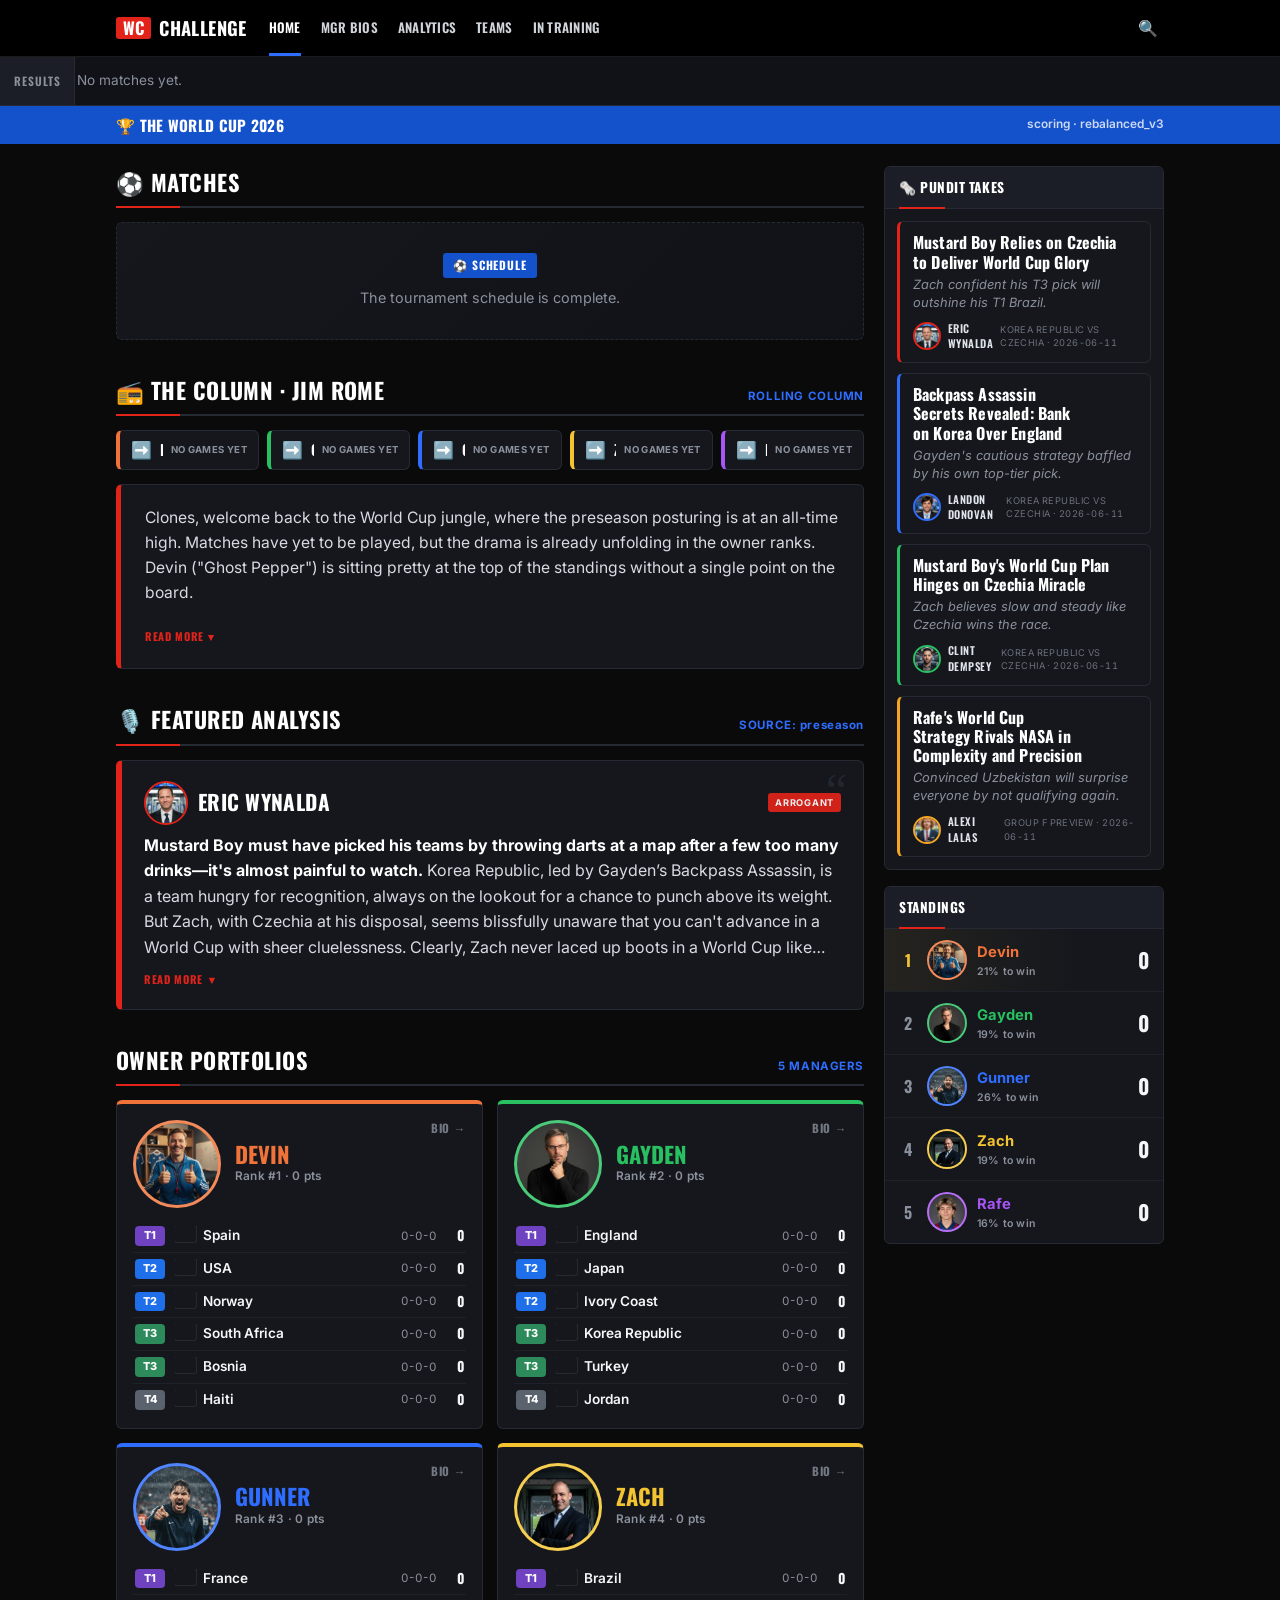
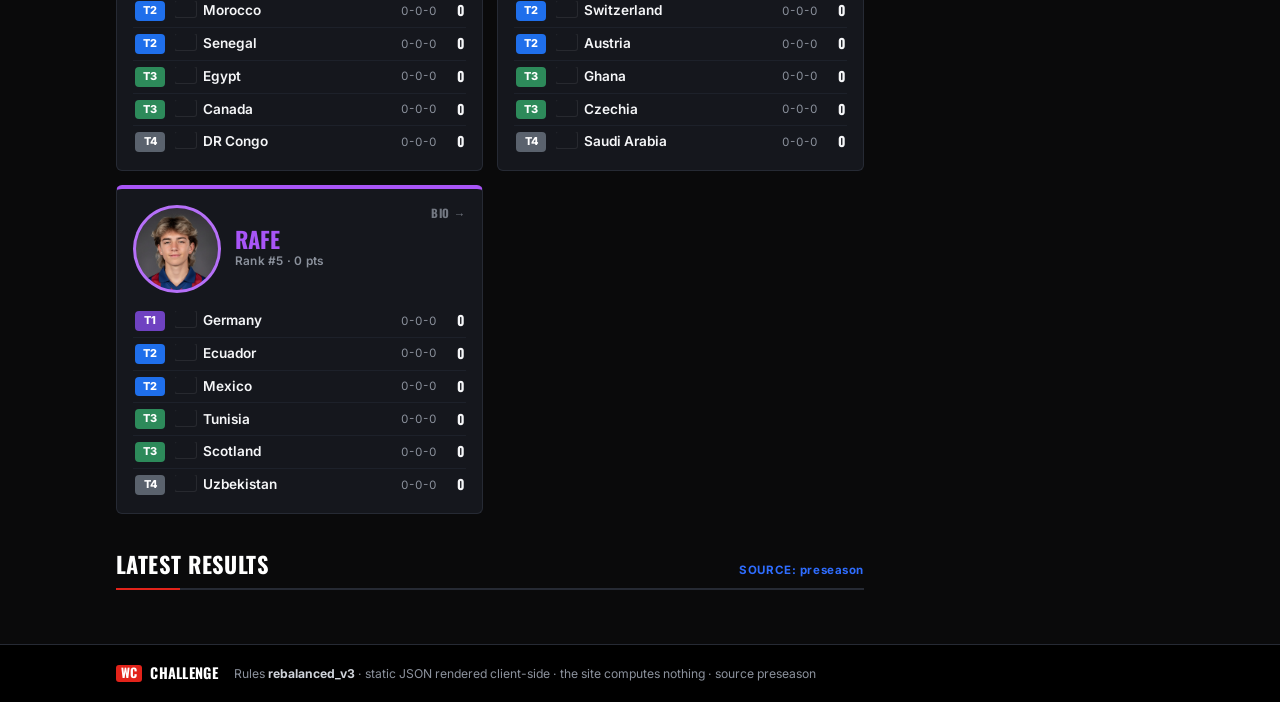
==== site/index.html @ 6f0276f6 "Lead homepage with Today's Matches schedule hero The schedule is the information layer and now leads" ====
<!DOCTYPE html>
<html lang="en">
<head>
  <meta charset="UTF-8" />
  <meta name="viewport" content="width=device-width, initial-scale=1.0" />
  <title>WC Challenge — Fantasy World Cup 2026</title>
  <meta name="description" content="Five owners, six teams each. Real 2026 World Cup results, fantasy points." />
  <link rel="icon" href="data:image/svg+xml,%3Csvg xmlns='http://www.w3.org/2000/svg' viewBox='0 0 32 32'%3E%3Crect width='32' height='32' rx='5' fill='%23e2231a'/%3E%3Ctext x='16' y='22' font-family='Arial,sans-serif' font-size='15' font-weight='bold' text-anchor='middle' fill='white'%3EWC%3C/text%3E%3C/svg%3E" />
  <link rel="preconnect" href="https://fonts.googleapis.com" />
  <link rel="preconnect" href="https://fonts.gstatic.com" crossorigin />
  <link href="https://fonts.googleapis.com/css2?family=Oswald:wght@500;600;700&family=Inter:wght@400;500;600;700;800&display=swap" rel="stylesheet" />
  <link rel="stylesheet" href="style.css" />
</head>
<body>

  <!-- ============ TOP NAV ============ -->
  <header class="topbar">
    <div class="topbar-inner">
      <a class="brand" href="#top" aria-label="WC Challenge home">
        <span class="brand-mark">WC</span>
        <span class="brand-word">CHALLENGE</span>
      </a>
      <nav class="mainnav" aria-label="Primary">
        <a href="index.html" class="active">HOME</a>
        <a href="bios.html">MGR BIOS</a>
        <a href="analytics.html">ANALYTICS</a>
        <a href="teams.html">TEAMS</a>
        <a href="training.html">IN TRAINING</a>
      </nav>
      <div class="topbar-actions">
        <button class="icon-btn" aria-label="Search">🔍</button>
        <button class="icon-btn" aria-label="Menu">☰</button>
      </div>
    </div>
  </header>

  <!-- ============ SCORES TICKER ============ -->
  <div class="ticker" id="top">
    <div class="ticker-label">RESULTS</div>
    <div class="ticker-track" id="ticker-track"><div class="ticker-loading">Loading scores…</div></div>
  </div>

  <!-- ============ LEAGUE BAR ============ -->
  <div class="leaguebar">
    <div class="leaguebar-inner">
      <span class="leaguebar-name">🏆 THE WORLD CUP 2026</span>
      <span class="leaguebar-meta" id="leaguebar-meta">scoring · rebalanced_v3</span>
    </div>
  </div>

  <div class="layout">

    <!-- ============ MAIN CONTENT COLUMN ============ -->
    <main class="main-col">

      <!-- ---- TODAY'S MATCHES (schedule hero — leads the page) ---- -->
      <section class="block" id="matches">
        <div class="block-head">
          <h2 id="tm-title">⚽ TODAY'S MATCHES</h2>
          <span class="block-more" id="tm-meta"></span>
        </div>
        <div id="todays-matches" class="tm-grid loading">Loading the slate…</div>
      </section>

      <!-- ---- THE COLUMN · JIM ROME (rolling narrative, collapsed) ---- -->
      <section class="block" id="news">
        <div class="block-head">
          <h2>📻 THE COLUMN · JIM ROME</h2>
          <span class="block-more">ROLLING COLUMN</span>
        </div>
        <!-- Owner momentum: points each owner banked on the most recent matchday -->
        <div id="owner-momentum" class="momentum-row" aria-label="Owner momentum"></div>
        <div id="jim-rome" class="jimrome-card loading">Loading the column…</div>
        <!-- Upset of the day: tier-gap upset on the most recent matchday (if any) -->
        <div id="upset-of-day"></div>
      </section>

      <!-- ---- TODAY'S PUNDIT (single rotating voice — featured analysis) ---- -->
      <section class="block" id="pundit">
        <div class="block-head">
          <h2>🎙️ FEATURED ANALYSIS</h2>
          <span class="block-more" id="pundit-meta"></span>
        </div>
        <div id="pundit-card" class="loading">Loading today's take…</div>
      </section>

      <!-- ---- OWNER PORTFOLIOS ---- -->
      <section class="block" id="portfolios">
        <div class="block-head">
          <h2>OWNER PORTFOLIOS</h2>
          <span class="block-more">5 MANAGERS</span>
        </div>
        <div id="owner-portfolios" class="loading">Loading portfolios…</div>
      </section>

      <!-- ---- LATEST RESULTS ---- -->
      <section class="block" id="results">
        <div class="block-head">
          <h2>LATEST RESULTS</h2>
          <span class="block-more" id="results-meta"></span>
        </div>
        <div id="results-list" class="loading">Loading results…</div>
      </section>

    </main>

    <!-- ============ SIDEBAR: pundit takes + standings ============ -->
    <aside class="sidebar" id="standings" aria-label="Pundit takes and standings">

      <!-- ---- PUNDIT TAKES (satirical news-ticker strip) — first in sidebar ---- -->
      <div class="sidebar-card" id="pundit-takes-block">
        <div class="sidebar-head">🗞️ PUNDIT TAKES</div>
        <div id="pundit-takes" class="pundit-takes loading">Loading the wire…</div>
      </div>

      <!-- ---- STANDINGS LEADERBOARD ---- -->
      <div class="sidebar-card">
        <div class="sidebar-head">STANDINGS</div>
        <div id="sidebar-board" class="loading">Loading standings…</div>
      </div>
    </aside>

  </div>

  <footer class="site-foot">
    <div class="foot-inner">
      <span class="brand small"><span class="brand-mark">WC</span><span class="brand-word">CHALLENGE</span></span>
      <span>Rules <b id="foot-rules">rebalanced_v3</b> · static JSON rendered client-side · the site computes nothing · source <span id="foot-src">—</span></span>
    </div>
  </footer>

  <script src="https://cdn.jsdelivr.net/npm/chart.js@4.4.6/dist/chart.umd.min.js"></script>
  <script src="https://cdn.jsdelivr.net/npm/marked@12.0.2/marked.min.js"></script>
  <script src="app.js"></script>
  <script src="nav.js"></script>
</body>
</html>
---- site/style.css ----
/* ============================================================
   WC Challenge — Fox Sports–style design system
   Dark theme, Oswald condensed display, blue/red accents.
   ============================================================ */
:root {
  --bg:        #0a0a0b;
  --bg-soft:   #101218;
  --surface:   #15171d;
  --surface-2: #1b1e26;
  --surface-3: #21252f;
  --line:      #262a34;
  --line-soft: #1d212a;
  --text:      #f5f6f8;
  --muted:     #8b919c;
  --muted-2:   #6a707b;
  --blue:      #1452cc;
  --blue-br:   #2f6dff;
  --red:       #e2231a;
  --green:     #28c060;
  --down:      #ec4444;
  --gold:      #f4c430;
  --radius:    6px;
  --maxw:      1080px;
}
* { box-sizing: border-box; }
html { scroll-behavior: smooth; }
body {
  margin: 0;
  background: var(--bg);
  color: var(--text);
  font-family: "Inter", -apple-system, BlinkMacSystemFont, "Segoe UI", Roboto, sans-serif;
  font-size: 15px;
  line-height: 1.45;
  -webkit-font-smoothing: antialiased;
}
a { color: inherit; text-decoration: none; }
.wrap { max-width: var(--maxw); margin: 0 auto; padding: 0 16px; }
.loading, .ticker-loading { color: var(--muted); font-size: .85rem; padding: 14px 2px; }
.flag {
  display: inline-block;
  width: 21px;
  height: 16px;
  margin-right: 7px;
  vertical-align: -2px;
  border-radius: 2px;
  object-fit: cover;
  box-shadow: 0 0 0 1px rgba(255, 255, 255, .08);
}
.boot-meta .flag { width: 16px; height: 12px; margin-right: 5px; vertical-align: -1px; }
.tick-team .flag { width: 40px; height: 30px; margin-right: 0; }

/* display headers use Oswald, condensed + uppercase */
h1, h2, .brand-word, .mainnav a, .block-head h2, .ticker-label, .leaguebar-name {
  font-family: "Oswald", "Inter", sans-serif;
  text-transform: uppercase;
  letter-spacing: .02em;
}

/* ---------------- TOP NAV ---------------- */
.topbar {
  position: sticky; top: 0; z-index: 50;
  background: #000;
  border-bottom: 1px solid #1a1a1c;
}
.topbar-inner {
  max-width: var(--maxw); margin: 0 auto;
  height: 56px; padding: 0 16px;
  display: flex; align-items: center; gap: 22px;
}
.brand { display: flex; align-items: center; gap: 8px; font-weight: 700; }
.brand-mark {
  background: var(--red); color: #fff;
  font-family: "Oswald", sans-serif; font-weight: 700;
  padding: 3px 7px; border-radius: 3px; font-size: 1.05rem; line-height: 1;
  letter-spacing: .01em;
}
.brand-word { font-size: 1.15rem; font-weight: 700; color: #fff; }
.brand.small .brand-mark { font-size: .8rem; padding: 2px 5px; }
.brand.small .brand-word { font-size: .9rem; }

.mainnav { display: flex; gap: 20px; flex: 1; height: 100%; align-items: center; }
.mainnav a {
  font-size: .82rem; font-weight: 600; color: #cfd3da;
  height: 100%; display: flex; align-items: center;
  border-bottom: 3px solid transparent; padding-top: 3px;
  transition: color .15s, border-color .15s;
}
.mainnav a:hover { color: #fff; }
.mainnav a.active { color: #fff; border-bottom-color: var(--blue-br); }

.topbar-actions { display: flex; gap: 6px; }
.icon-btn {
  background: transparent; border: 0; color: #cfd3da; cursor: pointer;
  font-size: 1rem; padding: 6px; border-radius: 4px;
}
.icon-btn:hover { background: #1c1c1f; color: #fff; }
/* The ☰ menu button is the mobile affordance for .mainnav; on desktop the full
   nav is visible inline, so hide the button there (shown again <=760px). */
.icon-btn[aria-label="Menu"] { display: none; }

/* ---------------- SCORES TICKER ---------------- */
.ticker {
  background: var(--bg-soft);
  border-bottom: 1px solid var(--line);
  display: flex; align-items: stretch;
  /* full-bleed: scores span the entire page width, edge to edge (Fox-style) */
  padding-inline: 0;
}
.ticker-label {
  background: var(--surface-2);
  color: var(--muted);
  font-size: .72rem; font-weight: 600; letter-spacing: .08em;
  display: flex; align-items: center; padding: 0 14px;
  border-right: 1px solid var(--line);
  flex: 0 0 auto;
}
.ticker-track {
  display: flex; gap: 0; overflow-x: auto; scrollbar-width: thin;
  flex: 1;
}
.ticker-track::-webkit-scrollbar { height: 6px; }
.ticker-track::-webkit-scrollbar-thumb { background: var(--surface-3); border-radius: 3px; }
.tick {
  flex: 0 0 auto; min-width: 168px;
  padding: 9px 16px; border-right: 1px solid var(--line);
  display: flex; flex-direction: column; gap: 4px;
}
.tick-status { font-size: .62rem; font-weight: 700; letter-spacing: .06em; color: var(--muted-2); text-transform: uppercase; }
.tick-row { display: flex; align-items: center; justify-content: space-between; gap: 10px; font-size: .84rem; }
.tick-row.win .tick-team { color: #fff; font-weight: 700; }
.tick-team { color: var(--muted); display: flex; align-items: center; gap: 7px; white-space: nowrap; }
.tick-score { font-weight: 700; font-variant-numeric: tabular-nums; }
.tick-pts { margin-top: 2px; display: flex; gap: 4px; flex-wrap: wrap; }

/* ---------------- LEAGUE BAR ---------------- */
.leaguebar { background: var(--blue); }
.leaguebar-inner {
  max-width: var(--maxw); margin: 0 auto; padding: 8px 16px;
  display: flex; align-items: center; justify-content: space-between; gap: 12px;
}
.leaguebar-name { font-size: .95rem; font-weight: 700; color: #fff; }
.leaguebar-meta { font-size: .74rem; color: #cdd8f5; font-weight: 600; }

/* ---------------- TODAY'S MATCHES (schedule hero) ---------------- */
.tm-grid { display: block; }                /* wrapper; .tm-cards holds the grid */
.tm-next-note { margin: 0 0 12px; font-size: .85rem; color: var(--muted); }
.tm-next-note b { color: #fff; }
.tm-cards {
  display: grid;
  grid-template-columns: repeat(auto-fill, minmax(300px, 1fr));
  gap: 14px;
}
.tm-card {
  position: relative;
  background: var(--surface);
  border: 1px solid var(--line);
  border-radius: var(--radius);
  overflow: hidden;
  display: flex; flex-direction: column;
}
.tm-card.muted { opacity: .5; }
.tm-card.clash {
  border-color: rgba(244, 196, 48, .55);
  box-shadow: inset 0 0 0 1px rgba(244, 196, 48, .16), 0 0 18px rgba(244, 196, 48, .06);
}

/* OWNER CLASH banner — gold, the highest-drama flag, always card-top (mobile too) */
.tm-clash {
  display: flex; align-items: center; gap: 8px;
  background: linear-gradient(90deg, var(--gold), #f7d873);
  color: #1a1206;
  font-family: "Oswald", sans-serif; font-weight: 700; letter-spacing: .03em;
  font-size: .82rem; text-transform: uppercase; line-height: 1.2;
  padding: 7px 13px;
}
.tm-clash .swords { font-size: .98rem; }

.tm-body { padding: 13px 15px 14px; display: flex; flex-direction: column; gap: 10px; }

.tm-teams { display: flex; flex-direction: column; gap: 9px; }
.tm-team { display: flex; align-items: center; gap: 10px; flex-wrap: wrap; }
.tm-team .flag { width: 30px; height: 22px; margin: 0; }
.tm-name {
  font-family: "Oswald", sans-serif; text-transform: uppercase; letter-spacing: .01em;
  font-weight: 700; font-size: 1.14rem; color: #fff;
}
.tm-team.undrafted .tm-name { color: var(--muted); }
.tm-team.win .tm-name { color: var(--gold); }
.tm-score {
  margin-left: auto;
  font-family: "Oswald", sans-serif; font-weight: 700; font-size: 1.35rem;
  font-variant-numeric: tabular-nums; color: #fff;
}

/* owner tag — ring name + draft-color accent */
.tm-owner {
  display: inline-flex; align-items: center; gap: 5px;
  font-size: .67rem; font-weight: 700; letter-spacing: .02em;
  color: #dfe3ea; background: var(--surface-3);
  border: 1px solid var(--line); border-left: 3px solid var(--c, var(--blue-br));
  border-radius: 4px; padding: 2px 7px; white-space: nowrap;
}
.tm-owner.none { color: var(--muted-2); background: transparent; border-left-color: var(--muted-2); }
.tm-owner-dot { width: 7px; height: 7px; border-radius: 50%; background: var(--c, var(--blue-br)); flex: 0 0 auto; }

/* time + group, one line below team names */
.tm-info {
  display: flex; align-items: center; gap: 8px; flex-wrap: wrap;
  font-size: .72rem; font-weight: 700; letter-spacing: .04em; text-transform: uppercase;
  color: var(--muted);
}
.tm-info .tm-group { color: #cfd3da; }
.tm-info .sep { color: var(--muted-2); }
.tm-info .tm-state.final { color: var(--green); }
.tm-info .tm-state.upcoming { color: var(--blue-br); }

/* upset watch chip */
.tm-upset {
  display: inline-flex; align-items: center; align-self: flex-start;
  font-family: "Oswald", sans-serif; font-weight: 700; letter-spacing: .04em;
  font-size: .68rem; text-transform: uppercase;
  color: #ffd1a6; background: rgba(240, 116, 58, .15);
  border: 1px solid rgba(240, 116, 58, .5); border-radius: 999px; padding: 3px 10px;
}

/* stakes block */
.tm-stakes { display: flex; flex-direction: column; gap: 6px; padding-top: 10px; border-top: 1px solid var(--line-soft); }
.tm-stake {
  font-size: .8rem; color: #cdd2da; line-height: 1.4;
  padding-left: 9px; border-left: 3px solid var(--c, var(--blue-br));
}
.tm-stake b { color: #fff; font-weight: 700; }
.tm-stake .tm-bonus { color: var(--gold); font-weight: 700; }
.tm-stake .tm-adv { display: block; font-size: .72rem; color: var(--muted); margin-top: 1px; }
.tm-stake.none { border-left-color: var(--muted-2); color: var(--muted); font-style: italic; }
.tm-result-pts { display: flex; flex-wrap: wrap; gap: 6px; margin-top: 2px; }

@media (max-width: 640px) {
  .tm-cards { grid-template-columns: 1fr; }
}

/* ---------------- HERO / POWER RANKINGS ---------------- */
.hero {
  display: grid; grid-template-columns: 1.05fr 1fr; gap: 0;
  margin: 22px 0 30px;
  border: 1px solid var(--line); border-radius: var(--radius); overflow: hidden;
  background: var(--surface);
}
.hero-art {
  position: relative; padding: 30px 28px;
  background:
    radial-gradient(120% 140% at 0% 0%, rgba(47,109,255,.32), transparent 55%),
    radial-gradient(120% 140% at 100% 100%, rgba(226,35,26,.30), transparent 55%),
    linear-gradient(135deg, #0c1118, #11151d);
  display: flex; flex-direction: column; justify-content: center; gap: 14px;
  border-right: 1px solid var(--line);
}
.hero-art::after {
  content: ""; position: absolute; inset: 0;
  background-image: repeating-linear-gradient(135deg, rgba(255,255,255,.025) 0 2px, transparent 2px 9px);
  pointer-events: none;
}
.hero-kicker { font-size: .72rem; font-weight: 700; letter-spacing: .14em; color: var(--blue-br); }
.hero-title {
  margin: 0; font-weight: 700; font-size: 3.6rem; line-height: .92;
  letter-spacing: .005em; color: #fff;
  text-shadow: 0 3px 18px rgba(0,0,0,.5);
}
.hero-leader { position: relative; z-index: 1; display: flex; align-items: center; gap: 12px; margin-top: 4px; }
.hero-leader .crown { font-size: 1.5rem; }
.hero-leader .who { font-family: "Oswald", sans-serif; text-transform: uppercase; font-size: 1.35rem; font-weight: 700; }
.hero-leader .lead-pts { font-weight: 800; color: var(--gold); font-size: 1.1rem; }
.hero-leader .lead-cap { font-size: .72rem; color: var(--muted); letter-spacing: .06em; text-transform: uppercase; }

.hero-board { padding: 14px 16px; display: flex; flex-direction: column; }
.rank-row {
  display: grid; grid-template-columns: 22px 16px 60px 1fr auto; align-items: center;
  gap: 11px; padding: 11px 8px; border-bottom: 1px solid var(--line-soft);
}
.owner-avatar {
  width: 60px; height: 60px; border-radius: 50%; position: relative; overflow: hidden;
  background: var(--c, #444); border: 2px solid rgba(255,255,255,.16);
  display: flex; align-items: center; justify-content: center; flex: 0 0 auto;
}
.owner-avatar::after {
  content: attr(data-initial);
  font-family: "Oswald", sans-serif; font-weight: 700; font-size: 1.5rem; color: #fff;
}
.owner-avatar img { position: absolute; inset: 0; width: 100%; height: 100%; object-fit: cover; object-position: center top; }
.owner-avatar.lg { width: 88px; height: 88px; border-width: 3px; }
.owner-avatar.lg::after { font-size: 2.2rem; }

/* ---------------- OWNER PORTFOLIOS ---------------- */
.portfolio-grid { display: grid; grid-template-columns: repeat(auto-fit, minmax(248px, 1fr)); gap: 14px; }
.portfolio-card {
  background: var(--surface); border: 1px solid var(--line);
  border-top: 4px solid var(--c, var(--blue-br)); border-radius: var(--radius);
  padding: 16px 16px 12px; display: flex; flex-direction: column; gap: 12px;
}
.portfolio-card { transition: border-color .15s, transform .15s, box-shadow .15s; }
.portfolio-card:hover { border-color: var(--c, var(--blue-br)); transform: translateY(-2px); box-shadow: 0 8px 24px rgba(0,0,0,.4); }
.portfolio-card:hover .pf-biolink { color: var(--c, var(--blue-br)); opacity: 1; }
.pf-head { display: flex; align-items: center; gap: 14px; }
.pf-biolink { margin-left: auto; align-self: flex-start; font-family: "Oswald", sans-serif; font-size: .72rem; font-weight: 700; letter-spacing: .06em; color: var(--muted); opacity: .8; transition: color .15s, opacity .15s; }
.pf-id { display: flex; flex-direction: column; gap: 3px; }
.pf-name { font-family: "Oswald", sans-serif; text-transform: uppercase; font-weight: 700; font-size: 1.4rem; line-height: 1; }
.pf-sub { font-size: .74rem; color: var(--muted); font-weight: 600; letter-spacing: .02em; }
.pf-teams { display: flex; flex-direction: column; }
.pf-team {
  display: grid; grid-template-columns: 30px 1fr auto auto; align-items: center; gap: 10px;
  padding: 6px 2px; border-top: 1px solid var(--line-soft); font-size: .85rem;
}
.pf-team:first-child { border-top: 0; }
.pf-team-name { font-weight: 600; white-space: nowrap; overflow: hidden; text-overflow: ellipsis; }
.pf-team-rec { font-size: .72rem; color: var(--muted); font-variant-numeric: tabular-nums; }
.pf-team-pts { font-family: "Oswald", sans-serif; font-weight: 700; font-variant-numeric: tabular-nums; min-width: 18px; text-align: right; }
.rank-row:last-child { border-bottom: 0; }
.rank-row .rk { font-family: "Oswald", sans-serif; font-size: 1.25rem; font-weight: 700; color: var(--muted); text-align: center; }
.rank-row.first .rk { color: var(--gold); }
.rank-row .arrow { font-size: .8rem; text-align: center; }
.arrow.up { color: var(--green); }
.arrow.down { color: var(--down); }
.arrow.flat { color: var(--muted-2); }
.rank-row .owner-cell { display: flex; flex-direction: column; gap: 2px; min-width: 0; }
.rank-row .owner-name { font-weight: 700; font-size: 1.02rem; }
.rank-row .owner-sub { font-size: .68rem; color: var(--muted); letter-spacing: .02em; }
.rank-row .owner-pts { font-family: "Oswald", sans-serif; font-size: 1.5rem; font-weight: 700; font-variant-numeric: tabular-nums; }
.bar-tab { width: 4px; align-self: stretch; border-radius: 2px; }

/* ---------------- PUNDIT ROUNDTABLE ---------------- */
.roundtable-grid {
  display: grid; grid-template-columns: repeat(auto-fit, minmax(248px, 1fr)); gap: 14px;
}
.pundit-card {
  position: relative;
  background: var(--surface);
  border: 1px solid var(--line);
  border-left: 5px solid var(--pundit, var(--blue-br));
  border-radius: var(--radius);
  padding: 14px 16px 16px;
  display: flex; flex-direction: column; gap: 8px;
}
.pundit-head { display: flex; align-items: center; gap: 10px; }
.pundit-avatar {
  width: 44px; height: 44px; flex: none; border-radius: 50%;
  object-fit: cover; object-position: top center;
  border: 2px solid var(--pundit, var(--blue-br)); background: #11141a;
}
.pundit-name {
  font-family: "Oswald", sans-serif; text-transform: uppercase; letter-spacing: .02em;
  font-weight: 700; font-size: 1.08rem; color: #fff;
}
.pundit-tone {
  margin-left: auto;
  font-size: .58rem; font-weight: 700; letter-spacing: .08em; text-transform: uppercase;
  color: #fff; background: var(--pundit, var(--blue-br));
  padding: 3px 7px; border-radius: 3px; opacity: .92;
}
.pundit-take { font-size: .9rem; line-height: 1.5; color: #d7dbe2; margin: 0; }
.pundit-take strong { color: #fff; font-weight: 700; }
.take-toggle {
  align-self: flex-start; margin-top: 2px; padding: 0;
  background: transparent; border: 0; cursor: pointer;
  font-family: "Oswald", sans-serif; font-size: .68rem; font-weight: 700;
  letter-spacing: .06em; color: var(--pundit, var(--blue-br));
}
.take-toggle:hover { text-decoration: underline; }
.pundit-card::before {
  content: "\201C"; position: absolute; top: 4px; right: 12px;
  font-family: Georgia, serif; font-size: 2.4rem; line-height: 1; color: var(--line); opacity: .8;
}
.roundtable-warming {
  border: 1px dashed var(--line); border-radius: var(--radius);
  background: linear-gradient(135deg, var(--surface), var(--bg-soft));
  padding: 26px 22px; text-align: center; color: var(--muted); font-size: .95rem;
}

/* single rotating pundit — one full-width card instead of the four-up grid */
.pundit-card.solo {
  border-left-width: 6px;
  padding: 20px 22px 22px;
}
.pundit-card.solo .pundit-name { font-size: 1.32rem; }
.pundit-card.solo .pundit-take { font-size: 1rem; line-height: 1.6; }
.pundit-card.solo::before { font-size: 3rem; top: 6px; right: 16px; }

/* ---------------- PUNDIT TAKES (Babylon Bee–style satirical wire) ----------------
   Stacked deadpan one-liners: headline + knife-twist subtitle + tiny byline.
   No body, no read-more — the headline is the whole unit. */
.pundit-takes { display: flex; flex-direction: column; gap: 9px; }
.take-card {
  position: relative;
  background: var(--surface);
  border: 1px solid var(--line);
  border-left: 4px solid var(--pundit, var(--blue-br));
  border-radius: var(--radius);
  padding: 13px 16px 11px;
  transition: background .15s ease, border-color .15s ease;
}
.take-card:hover { background: var(--surface-2); border-color: var(--surface-3); }
.take-headline {
  margin: 0;
  font-family: "Oswald", sans-serif;
  font-weight: 700;
  font-size: 1.16rem;
  line-height: 1.18;
  letter-spacing: .01em;
  color: #fff;
  text-wrap: balance;
}
.take-subtitle {
  margin: 5px 0 0;
  font-size: .88rem;
  line-height: 1.4;
  font-style: italic;
  color: var(--muted);
}
.take-byline {
  display: flex; align-items: center; gap: 8px;
  margin-top: 11px;
}
.take-avatar {
  width: 34px; height: 34px; flex: none; border-radius: 50%;
  object-fit: cover; object-position: top center;
  border: 2px solid var(--pundit, var(--blue-br)); background: #11141a;
}
.take-pundit {
  font-family: "Oswald", sans-serif; text-transform: uppercase;
  letter-spacing: .04em; font-weight: 600; font-size: .74rem; color: #dfe3ea;
}
.take-meta {
  margin-left: auto;
  font-size: .64rem; letter-spacing: .05em; text-transform: uppercase;
  color: var(--muted-2); font-variant-numeric: tabular-nums;
}

/* Pundit Takes living in the narrow sidebar: full-width tiny cards, stacked.
   Tighter padding + smaller type + 28px headshots so they fit the 280px rail. */
#pundit-takes-block { margin-bottom: 16px; }
#pundit-takes-block .pundit-takes { padding: 12px; gap: 10px; }
#pundit-takes-block .pundit-takes.loading { padding: 16px 14px; }
#pundit-takes-block .take-card { padding: 11px 13px 10px; border-left-width: 3px; }
#pundit-takes-block .take-headline { font-size: 1rem; line-height: 1.2; }
#pundit-takes-block .take-subtitle { font-size: .8rem; margin-top: 4px; }
#pundit-takes-block .take-byline { margin-top: 9px; gap: 7px; }
#pundit-takes-block .take-avatar { width: 28px; height: 28px; border-width: 2px; }
#pundit-takes-block .take-pundit { font-size: .68rem; }
#pundit-takes-block .take-meta { font-size: .58rem; }

/* ---------------- LAYOUT: main column + standings sidebar ---------------- */
.layout {
  max-width: var(--maxw); margin: 0 auto; padding: 22px 16px 0;
  display: flex; align-items: flex-start; gap: 20px;
}
.main-col { flex: 1 1 auto; min-width: 0; }            /* ~780px on a 1080 layout */
.sidebar { flex: 0 0 280px; position: sticky; top: 72px; }

.sidebar-card {
  background: var(--surface); border: 1px solid var(--line);
  border-radius: var(--radius); overflow: hidden;
}
.sidebar-head {
  position: relative;
  font-family: "Oswald", sans-serif; text-transform: uppercase; letter-spacing: .04em;
  font-size: .85rem; font-weight: 700; color: #fff;
  padding: 11px 14px; background: var(--surface-2);
  border-bottom: 1px solid var(--line);
}
.sidebar-head::after {
  content: ""; position: absolute; left: 14px; bottom: -1px;
  width: 46px; height: 2px; background: var(--red);
}
.sb-row {
  display: grid; grid-template-columns: 18px 40px 1fr auto; align-items: center;
  gap: 10px; padding: 11px 14px; border-bottom: 1px solid var(--line-soft);
}
.sb-row:last-child { border-bottom: 0; }
.sb-row.first { background: linear-gradient(90deg, rgba(244,196,48,.07), transparent 70%); }
.sb-rk { font-family: "Oswald", sans-serif; font-weight: 700; color: var(--muted); text-align: center; font-size: 1rem; }
.sb-row.first .sb-rk { color: var(--gold); }
.sb-id { display: flex; flex-direction: column; gap: 1px; min-width: 0; }
.sb-name { font-weight: 700; font-size: .92rem; white-space: nowrap; overflow: hidden; text-overflow: ellipsis; }
.sb-prob { font-size: .66rem; color: var(--muted); font-weight: 600; letter-spacing: .02em; }
.sb-pts { font-family: "Oswald", sans-serif; font-weight: 700; font-size: 1.3rem; font-variant-numeric: tabular-nums; }

/* 40px circular portrait variant of .owner-avatar (used in the sidebar) */
.owner-avatar.sm { width: 40px; height: 40px; border-width: 2px; }
.owner-avatar.sm::after { font-size: 1rem; }

/* mobile: sidebar collapses to a compact, non-sticky horizontal bar at the top */
@media (max-width: 768px) {
  .layout { flex-direction: column; padding-top: 0; gap: 0; }
  .sidebar { order: -1; position: static; flex: none; width: 100%; top: auto; margin: 0 0 18px; }
  .sidebar-card { border-radius: 0; border-left: 0; border-right: 0; }
  .sidebar-head { display: none; }
  /* keep the Pundit Takes wire as a normal stacked card on mobile (head visible) */
  #pundit-takes-block { margin-bottom: 18px; }
  #pundit-takes-block .sidebar-head { display: block; }
  #sidebar-board { display: flex; }
  .sb-row {
    flex: 1; display: flex; flex-direction: column; align-items: center; gap: 2px;
    padding: 9px 6px; text-align: center;
    border-bottom: 0; border-right: 1px solid var(--line-soft);
  }
  .sb-row:last-child { border-right: 0; }
  .sb-row.first { background: rgba(244,196,48,.06); }
  .sb-row .sb-rk, .sb-row .owner-avatar, .sb-row .sb-prob { display: none; }
  .sb-name { font-size: .82rem; }
  .sb-pts { font-size: 1.15rem; }
}

/* ---------------- CONTENT BLOCKS ---------------- */
.block { margin: 0 0 34px; }
.block-head {
  display: flex; align-items: baseline; justify-content: space-between;
  border-bottom: 2px solid var(--line);
  padding-bottom: 8px; margin-bottom: 14px; position: relative;
}
.block-head::before {
  content: ""; position: absolute; left: 0; bottom: -2px; width: 64px; height: 2px; background: var(--red);
}
.block-head h2 { margin: 0; font-size: 1.4rem; font-weight: 700; color: #fff; }
.block-more { font-size: .72rem; font-weight: 700; color: var(--blue-br); letter-spacing: .05em; }

/* ---------------- TABLES ---------------- */
.table-wrap { border: 1px solid var(--line); border-radius: var(--radius); overflow: hidden; }
table { width: 100%; border-collapse: collapse; }
thead th {
  background: var(--surface-2); color: var(--muted);
  font-size: .68rem; font-weight: 700; letter-spacing: .06em; text-transform: uppercase;
  text-align: left; padding: 9px 12px; border-bottom: 1px solid var(--line);
}
tbody td { padding: 10px 12px; border-bottom: 1px solid var(--line-soft); font-size: .9rem; }
tbody tr:last-child td { border-bottom: 0; }
tbody tr { background: var(--surface); transition: background .12s; }
tbody tr:nth-child(even) { background: var(--bg-soft); }
tbody tr:hover { background: var(--surface-3); }
td.num, th.num { text-align: right; font-variant-numeric: tabular-nums; }
td.rk-col { color: var(--muted); font-family: "Oswald", sans-serif; font-weight: 700; width: 34px; }
.team-name { font-weight: 700; }
.pts-strong { font-family: "Oswald", sans-serif; font-weight: 700; font-size: 1.05rem; }

/* tier chips */
.tier { display: inline-block; min-width: 26px; text-align: center; padding: 2px 6px; border-radius: 4px; font-size: .68rem; font-weight: 800; color: #fff; }
.tier-1 { background: #6f42c1; } .tier-2 { background: #1f6feb; }
.tier-3 { background: #2d8a5a; } .tier-4 { background: #5a626d; }

/* owner pill */
.owner-pill { display: inline-flex; align-items: center; gap: 6px; font-weight: 700; }
.owner-dot { width: 8px; height: 8px; border-radius: 50%; flex: 0 0 auto; }
.pts-pill {
  display: inline-flex; align-items: center; gap: 5px;
  background: var(--surface-3); border: 1px solid var(--line);
  border-radius: 999px; padding: 2px 8px; font-size: .72rem; font-weight: 700;
}
.pts-pill .pd { width: 7px; height: 7px; border-radius: 50%; }

/* ---------------- RESULTS ---------------- */
.result-day { margin-bottom: 18px; }
.result-day-label {
  font-family: "Oswald", sans-serif; text-transform: uppercase; letter-spacing: .04em;
  font-size: .8rem; font-weight: 600; color: var(--muted);
  display: flex; align-items: center; gap: 10px; margin: 0 0 10px;
}
.result-day-label::after { content: ""; flex: 1; height: 1px; background: var(--line); }
.result-grid { display: grid; grid-template-columns: repeat(auto-fill, minmax(248px, 1fr)); gap: 12px; }
.match-card {
  background: var(--surface); border: 1px solid var(--line); border-radius: var(--radius);
  padding: 12px 14px; display: flex; flex-direction: column; gap: 8px;
}
.match-stage { font-size: .62rem; font-weight: 700; letter-spacing: .08em; color: var(--muted-2); text-transform: uppercase; }
.match-line { display: flex; align-items: center; justify-content: space-between; gap: 10px; }
.match-line.win .mt { color: #fff; font-weight: 700; }
.mt { color: var(--muted); font-size: .92rem; }
.ms { font-family: "Oswald", sans-serif; font-weight: 700; font-size: 1.1rem; font-variant-numeric: tabular-nums; }
.match-pts { display: flex; flex-wrap: wrap; gap: 6px; padding-top: 6px; border-top: 1px solid var(--line-soft); }
.match-pts.none { color: var(--muted-2); font-size: .72rem; }

/* ---------------- GOLDEN BOOT ---------------- */
.boot-list { border: 1px solid var(--line); border-radius: var(--radius); overflow: hidden; }
.boot-row {
  display: grid; grid-template-columns: 34px 1fr auto; align-items: center; gap: 12px;
  padding: 10px 14px; border-bottom: 1px solid var(--line-soft); background: var(--surface);
}
.boot-row:nth-child(even) { background: var(--bg-soft); }
.boot-row:last-child { border-bottom: 0; }
.boot-rk { font-family: "Oswald", sans-serif; font-weight: 700; color: var(--muted); text-align: center; }
.boot-row.top .boot-rk { color: var(--gold); }
.boot-who { display: flex; flex-direction: column; gap: 2px; min-width: 0; }
.boot-player { font-weight: 700; }
.boot-meta { font-size: .72rem; color: var(--muted); }
.boot-goals { display: flex; align-items: center; gap: 6px; font-family: "Oswald", sans-serif; font-weight: 700; font-size: 1.15rem; }
.boot-goals .ball { font-size: .9rem; }
.boot-pens { font-size: .64rem; color: var(--muted-2); font-weight: 700; }

/* ---------------- NEWS EMPTY ---------------- */
.news-empty {
  border: 1px dashed var(--line); border-radius: var(--radius);
  background: linear-gradient(135deg, var(--surface), var(--bg-soft));
  padding: 30px 22px; text-align: center; color: var(--muted);
}
.news-empty-badge {
  display: inline-block; background: var(--blue); color: #fff;
  font-family: "Oswald", sans-serif; font-weight: 700; letter-spacing: .08em;
  font-size: .72rem; padding: 4px 10px; border-radius: 3px; margin-bottom: 10px;
}
.news-empty p { margin: 0; font-size: .9rem; }

/* ---------------- JIM ROME'S TAKE ---------------- */
.jimrome-card {
  background: var(--surface); border: 1px solid var(--line);
  border-left: 5px solid var(--red); border-radius: var(--radius);
  padding: 20px 24px;
}
.jimrome-body { color: #d7dbe2; font-size: .95rem; line-height: 1.65; }
.jimrome-body p { margin: 0 0 13px; }
.jimrome-body p:last-child { margin-bottom: 0; }
.jimrome-body strong { color: #fff; font-weight: 700; }
.jimrome-body em { color: var(--muted); }
.jimrome-body h1, .jimrome-body h2, .jimrome-body h3 {
  font-family: "Oswald", sans-serif; text-transform: uppercase; letter-spacing: .02em;
  color: #fff; margin: 0 0 10px; font-size: 1.15rem;
}
.jimrome-body a { color: var(--blue-br); text-decoration: underline; }
.jimrome-body ul, .jimrome-body ol { margin: 0 0 13px; padding-left: 20px; }
/* collapsed teaser + READ MORE toggle (column sits below the match cards) */
.jimrome-preview { margin: 0; color: #d7dbe2; font-size: .98rem; line-height: 1.6; }
.jimrome-toggle { color: var(--red); margin-top: 10px; }

/* ---------------- FOOTER ---------------- */
.site-foot { border-top: 1px solid var(--line); margin-top: 20px; background: #000; }
.foot-inner {
  max-width: var(--maxw); margin: 0 auto; padding: 18px 16px;
  display: flex; align-items: center; gap: 16px; flex-wrap: wrap;
  color: var(--muted); font-size: .76rem;
}
.foot-inner b { color: #cfd3da; }

/* ---------------- RESPONSIVE ---------------- */
@media (max-width: 760px) {
  .hero { grid-template-columns: 1fr; }
  .hero-art { border-right: 0; border-bottom: 1px solid var(--line); }
  .hero-title { font-size: 2.8rem; }
  .leaguebar-meta { display: none; }

  /* Reveal the hamburger; it toggles .open on .mainnav (see nav.js). */
  .icon-btn[aria-label="Menu"] { display: inline-flex; }

  /* Collapsed by default; .open drops the full link list as a full-width
     panel beneath the sticky topbar. .topbar is position:sticky, so the
     absolute panel anchors to it (top = the 56px topbar-inner height). */
  .mainnav { display: none; }
  .mainnav.open {
    display: flex;
    flex-direction: column;
    align-items: stretch;
    gap: 0;
    height: auto;
    position: absolute;
    top: 56px; left: 0; right: 0;
    background: #000;
    border-bottom: 1px solid #1a1a1c;
    padding: 4px 0;
    z-index: 60;
    max-height: calc(100vh - 56px);
    overflow-y: auto;
    box-shadow: 0 8px 24px rgba(0, 0, 0, .5);
  }
  .mainnav.open a {
    height: auto;
    padding: 13px 18px;
    border-bottom: 1px solid #141416;
    border-left: 3px solid transparent;
  }
  /* Stacked items: move the active indicator from the bottom edge to the left. */
  .mainnav.open a.active {
    border-bottom-color: #141416;
    border-left-color: var(--blue-br);
  }
}

/* ---------------- WIN PROBABILITY CHART ---------------- */
.winprob-wrap {
  position: relative;
  height: 340px;
  padding: 16px 12px 6px;
  background: var(--surface);
  border: 1px solid var(--line);
  border-radius: var(--radius);
}
.winprob-note {
  margin: 10px 2px 0;
  font-size: .78rem;
  color: var(--muted-2);
  line-height: 1.45;
}
@media (max-width: 640px) {
  .winprob-wrap { height: 280px; }
}

/* ---------------- OWNER MOMENTUM (Rome inline badges) ---------------- */
.momentum-row { display: grid; grid-template-columns: repeat(auto-fit, minmax(108px, 1fr)); gap: 8px; margin: 0 0 14px; }
.mom-badge {
  display: flex; align-items: center; gap: 8px; min-width: 0;
  background: var(--surface); border: 1px solid var(--line);
  border-left: 4px solid var(--c, var(--blue-br)); border-radius: var(--radius);
  padding: 8px 11px;
}
.mom-icon { font-size: 1.05rem; line-height: 1; flex: 0 0 auto; }
.mom-owner {
  font-family: "Oswald", sans-serif; text-transform: uppercase; font-weight: 700;
  font-size: .92rem; color: #fff; white-space: nowrap; overflow: hidden; text-overflow: ellipsis;
}
.mom-note {
  margin-left: auto; font-size: .6rem; font-weight: 700; letter-spacing: .04em;
  text-transform: uppercase; color: var(--muted); white-space: nowrap;
}
.mom-badge.hot { border-left-color: var(--red); }
.mom-badge.hot .mom-note { color: var(--red); }
.mom-badge.cold .mom-note { color: var(--blue-br); }
@media (max-width: 640px) { .momentum-row { grid-template-columns: repeat(2, 1fr); } }

/* Upset of the day — highlighted one-liner below Rome's take */
.upset-banner {
  display: flex; align-items: center; gap: 10px; margin-top: 12px;
  padding: 10px 14px; border-radius: var(--radius);
  background: linear-gradient(90deg, rgba(226,35,26,.18), rgba(226,35,26,.04));
  border: 1px solid rgba(226,35,26,.4);
}
.upset-tag {
  font-family: "Oswald", sans-serif; font-weight: 700; letter-spacing: .06em;
  font-size: .72rem; color: #fff; background: var(--red);
  padding: 3px 8px; border-radius: 3px; white-space: nowrap; flex: 0 0 auto;
}
.upset-text { font-size: .9rem; color: #f5d9d7; }
.upset-text b { color: #fff; }

/* ============================================================
   ANALYTICS PAGE
   ============================================================ */
.analytics-section { margin-bottom: 44px; }
.subblock { margin: 22px 0 0; }
.sub-head {
  font-family: "Oswald", sans-serif; text-transform: uppercase; letter-spacing: .02em;
  font-size: 1.05rem; font-weight: 600; color: #fff; margin: 0 0 4px;
  display: flex; align-items: baseline; gap: 10px;
}
.sub-meta { font-family: "Inter", sans-serif; font-size: .68rem; font-weight: 700; color: var(--blue-br); letter-spacing: .05em; text-transform: none; }
.sub-note { margin: 0 0 12px; font-size: .82rem; color: var(--muted); line-height: 1.5; }
.sub-note.tiny { font-size: .72rem; color: var(--muted-2); margin-top: 10px; }
.muted-range { color: var(--muted-2); font-size: .82em; font-weight: 500; }
.muted { color: var(--muted); }
td.pos, .pos { color: var(--green); }
td.neg, .neg { color: var(--down); }
td.pos, td.neg { font-weight: 700; }

/* Rome pull-quote callout */
.rome-quote {
  margin: 0 0 6px; padding: 14px 18px; position: relative;
  background: linear-gradient(135deg, rgba(226,35,26,.10), var(--surface) 60%);
  border: 1px solid var(--line); border-left: 5px solid var(--red);
  border-radius: var(--radius); display: flex; align-items: center; gap: 12px; flex-wrap: wrap;
}
.rome-quote .rome-mark { font-size: 1.15rem; flex: 0 0 auto; }
.rome-quote .rome-text { font-size: 1rem; font-weight: 600; color: #f0e3e2; font-style: italic; flex: 1 1 200px; }
.rome-quote cite { font-style: normal; font-family: "Oswald", sans-serif; text-transform: uppercase; font-size: .72rem; font-weight: 700; letter-spacing: .06em; color: var(--red); }

/* chart wrapper (reuses winprob-wrap sizing) */
.chart-wrap {
  position: relative; height: 320px; padding: 16px 12px 6px;
  background: var(--surface); border: 1px solid var(--line); border-radius: var(--radius);
}
@media (max-width: 640px) { .chart-wrap { height: 260px; } }

/* 1B luck verdict tags */
.luck-tag { display: inline-block; font-size: .68rem; font-weight: 700; letter-spacing: .03em; padding: 3px 8px; border-radius: 999px; white-space: nowrap; }
.luck-tag.hot { background: rgba(226,35,26,.16); color: #ff7a72; border: 1px solid rgba(226,35,26,.4); }
.luck-tag.pace { background: rgba(40,192,96,.14); color: #5fd98c; border: 1px solid rgba(40,192,96,.35); }
.luck-tag.cursed { background: rgba(120,120,130,.18); color: #b6bcc6; border: 1px solid var(--line); }

/* 1C / 3B horizontal bars */
.bar-row { display: grid; grid-template-columns: 150px 1fr 130px; align-items: center; gap: 12px; padding: 8px 2px; }
.bar-label { font-family: "Oswald", sans-serif; font-weight: 700; text-transform: uppercase; font-size: .95rem; display: flex; flex-direction: column; gap: 2px; }
.bar-sub { font-family: "Inter", sans-serif; font-weight: 600; text-transform: none; font-size: .66rem; color: var(--muted); letter-spacing: .02em; }
.couch-flag { color: #ff7a72; }
.bar-track { position: relative; height: 22px; background: var(--surface-2); border: 1px solid var(--line); border-radius: 4px; overflow: hidden; }
.bar-fill { position: absolute; top: 0; bottom: 0; left: 0; border-radius: 4px 0 0 4px; }
.bar-fill.ceil { background: repeating-linear-gradient(45deg, var(--surface-3) 0 6px, var(--surface-2) 6px 12px); opacity: .9; }
.bar-fill.cur { box-shadow: 0 0 0 1px rgba(0,0,0,.25); }
.bar-leader { position: absolute; top: -2px; bottom: -2px; width: 2px; background: var(--gold); box-shadow: 0 0 4px rgba(244,196,48,.7); }
.bar-val { font-family: "Oswald", sans-serif; font-weight: 700; font-variant-numeric: tabular-nums; text-align: right; font-size: .95rem; }
.bar-row.couch .bar-label > span:first-child { color: var(--muted) !important; }

/* 1D elimination watch */
#elim-grid { display: flex; flex-direction: column; gap: 10px; }
.elim-row { display: grid; grid-template-columns: 130px 1fr; align-items: center; gap: 12px; padding: 10px 12px; background: var(--surface); border: 1px solid var(--line); border-left: 4px solid var(--c, var(--blue-br)); border-radius: var(--radius); }
.elim-owner { display: flex; flex-direction: column; gap: 2px; font-family: "Oswald", sans-serif; font-weight: 700; text-transform: uppercase; font-size: 1rem; }
.elim-count { font-family: "Inter", sans-serif; font-weight: 600; text-transform: none; font-size: .66rem; color: var(--muted); }
.elim-teams { display: flex; flex-wrap: wrap; gap: 6px; }
.elim-team { display: inline-flex; align-items: center; gap: 5px; padding: 3px 8px 3px 6px; background: var(--surface-2); border: 1px solid var(--line); border-radius: 999px; font-size: .74rem; font-weight: 600; }
.elim-team .flag { width: 18px; height: 13px; margin: 0; }
.elim-name { color: #d7dbe2; }
.elim-team.dead { opacity: .4; filter: grayscale(1); text-decoration: line-through; }

/* 2A draft value index tags */
.dvi-tag { display: inline-block; margin-left: 6px; font-size: .56rem; font-weight: 800; letter-spacing: .05em; padding: 1px 5px; border-radius: 3px; vertical-align: 1px; }
.dvi-tag.steal { background: rgba(40,192,96,.2); color: #5fd98c; }
.dvi-tag.bust { background: rgba(226,35,26,.2); color: #ff7a72; }
.dvi-avg td { color: var(--muted); font-style: italic; background: var(--bg-soft) !important; border-top: 1px solid var(--line); }

/* 2C dependency index */
#dep-list { display: flex; flex-direction: column; gap: 10px; }
.dep-row { display: grid; grid-template-columns: 180px 1fr 190px; align-items: center; gap: 12px; }
.dep-label { font-family: "Oswald", sans-serif; font-weight: 700; text-transform: uppercase; font-size: .95rem; display: flex; flex-direction: column; gap: 2px; }
.dep-sub { font-family: "Inter", sans-serif; font-weight: 600; text-transform: none; font-size: .68rem; color: var(--muted); }
.dep-track { height: 18px; background: var(--surface-2); border: 1px solid var(--line); border-radius: 4px; overflow: hidden; }
.dep-fill { height: 100%; border-radius: 4px 0 0 4px; }
.dep-val { font-family: "Oswald", sans-serif; font-weight: 700; font-size: .95rem; }
.dep-note { font-family: "Inter", sans-serif; font-weight: 600; font-size: .64rem; color: var(--muted); display: block; }

/* 3A head-to-head cards */
.h2h-cards { display: grid; grid-template-columns: repeat(auto-fit, minmax(230px, 1fr)); gap: 12px; }
.h2h-card { background: var(--surface); border: 1px solid var(--line); border-radius: var(--radius); padding: 12px 14px; display: flex; flex-direction: column; gap: 6px; }
.h2h-card.dominant { border-color: rgba(244,196,48,.4); box-shadow: inset 0 0 0 1px rgba(244,196,48,.12); }
.h2h-card.empty { opacity: .7; }
.h2h-pair { font-family: "Oswald", sans-serif; font-weight: 700; text-transform: uppercase; font-size: 1.05rem; display: flex; align-items: center; gap: 8px; }
.h2h-pair .vs { color: var(--muted-2); font-size: .8rem; }
.h2h-rec { font-family: "Oswald", sans-serif; font-weight: 700; font-size: 1.1rem; }
.h2h-diff { font-size: .8rem; color: var(--muted); }
.h2h-swing { font-family: "Oswald", sans-serif; font-weight: 700; }
.h2h-swing.pos { color: var(--green); } .h2h-swing.neg { color: var(--down); }

/* 3B schedule difficulty */
#sched-list { display: flex; flex-direction: column; gap: 8px; }
.sched-row { display: grid; grid-template-columns: 28px 1fr 130px 44px; align-items: center; gap: 12px; }
.sched-rank { font-family: "Oswald", sans-serif; font-weight: 700; color: var(--muted); text-align: center; font-size: 1.1rem; }
.sched-owner { display: flex; flex-direction: column; gap: 2px; font-family: "Oswald", sans-serif; font-weight: 700; text-transform: uppercase; font-size: .95rem; min-width: 0; }
.sched-sub { font-family: "Inter", sans-serif; font-weight: 600; text-transform: none; font-size: .66rem; color: var(--muted); white-space: nowrap; overflow: hidden; text-overflow: ellipsis; }
.sched-bar { height: 16px; background: var(--surface-2); border: 1px solid var(--line); border-radius: 4px; overflow: hidden; }
.sched-fill { height: 100%; border-radius: 4px 0 0 4px; }
.sched-val { font-family: "Oswald", sans-serif; font-weight: 700; font-size: 1.05rem; text-align: right; }

/* 4A prediction accuracy */
.stat-row { display: grid; grid-template-columns: repeat(3, 1fr); gap: 12px; margin-bottom: 14px; }
.stat-card { background: var(--surface); border: 1px solid var(--line); border-radius: var(--radius); padding: 14px 16px; text-align: center; }
.stat-num { display: block; font-family: "Oswald", sans-serif; font-weight: 700; font-size: 2rem; color: #fff; line-height: 1; }
.stat-num .stat-of { font-size: 1.1rem; color: var(--muted); }
.stat-lbl { display: block; margin-top: 6px; font-size: .7rem; font-weight: 700; letter-spacing: .04em; text-transform: uppercase; color: var(--muted); }
.pred-table-wrap { max-height: 460px; overflow-y: auto; border: 1px solid var(--line); border-radius: var(--radius); }
.pred-table-wrap::-webkit-scrollbar { width: 8px; }
.pred-table-wrap::-webkit-scrollbar-thumb { background: var(--surface-3); border-radius: 4px; }
.pred-table thead th { position: sticky; top: 0; z-index: 1; }
.pred-table td { font-size: .82rem; }
.pred-date { color: var(--muted); font-variant-numeric: tabular-nums; white-space: nowrap; }
.pred-match { white-space: nowrap; }
.pred-match .vs { color: var(--muted-2); font-size: .8em; }
.pred-match .flag { width: 18px; height: 13px; }
.pred-probs { white-space: nowrap; }
.pred-probs .prob { display: inline-block; font-size: .72rem; color: var(--muted); padding: 1px 5px; border-radius: 3px; font-variant-numeric: tabular-nums; }
.pred-probs .prob.pick { background: var(--surface-3); color: #fff; font-weight: 700; }
.pred-mark { text-align: center; font-size: .95rem; }
tbody tr.pred-hit { background: rgba(40,192,96,.08); }
tbody tr.pred-hit:hover { background: rgba(40,192,96,.16); }
tbody tr.pred-miss { background: rgba(226,35,26,.08); }
tbody tr.pred-miss:hover { background: rgba(226,35,26,.16); }

@media (max-width: 720px) {
  .bar-row { grid-template-columns: 110px 1fr 96px; }
  .dep-row { grid-template-columns: 120px 1fr; }
  .dep-val { grid-column: 2; text-align: left; }
  .stat-row { grid-template-columns: 1fr; }
  .sched-row { grid-template-columns: 24px 1fr 70px 36px; }
}
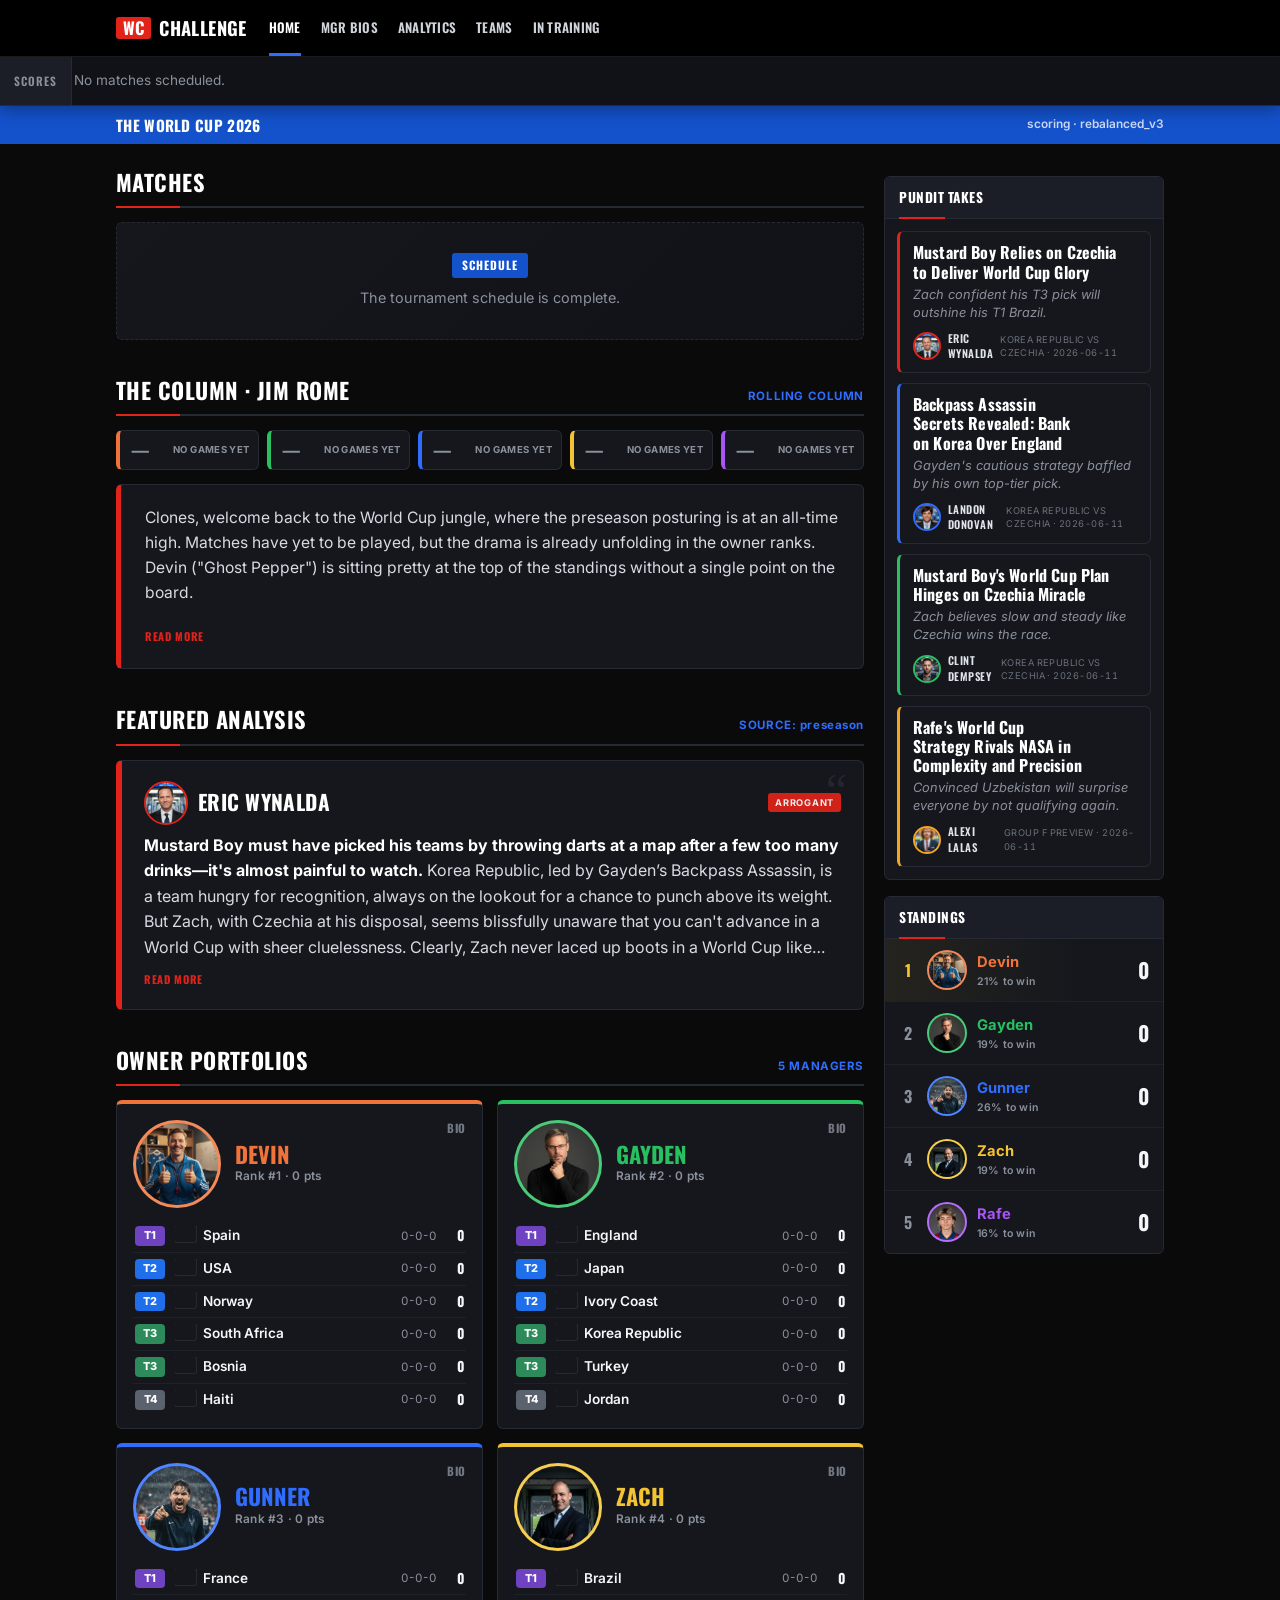
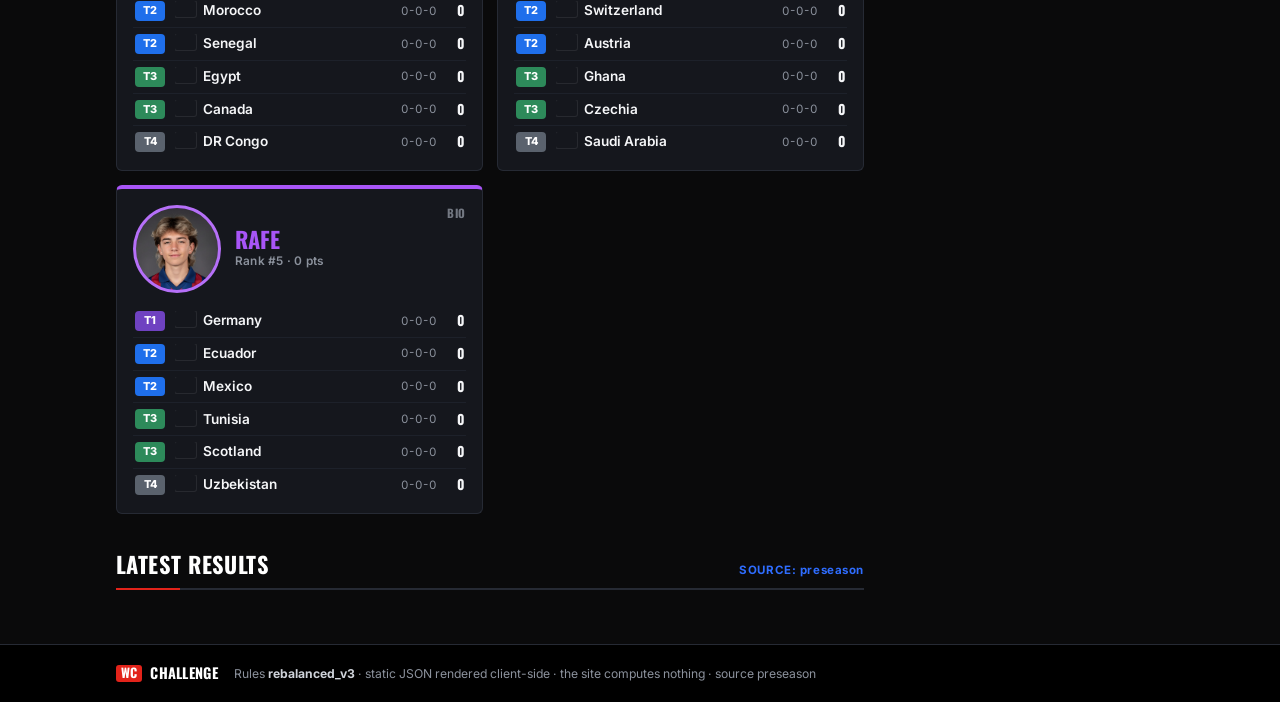
==== commit cad3744d: "Homepage v2: scores ticker, yesterday's results, dynamic match art Frontend redesign (Steps 3-5) on " ====
--- a/site/index.html
+++ b/site/index.html
@@ -28,22 +28,21 @@
         <a href="training.html">IN TRAINING</a>
       </nav>
       <div class="topbar-actions">
-        <button class="icon-btn" aria-label="Search">🔍</button>
-        <button class="icon-btn" aria-label="Menu">☰</button>
+        <button class="icon-btn menu-btn" aria-label="Menu">MENU</button>
       </div>
     </div>
   </header>
 
-  <!-- ============ SCORES TICKER ============ -->
+  <!-- ============ SCORES TICKER (today's glance layer) ============ -->
   <div class="ticker" id="top">
-    <div class="ticker-label">RESULTS</div>
+    <div class="ticker-label" id="ticker-label">TODAY</div>
     <div class="ticker-track" id="ticker-track"><div class="ticker-loading">Loading scores…</div></div>
   </div>
 
   <!-- ============ LEAGUE BAR ============ -->
   <div class="leaguebar">
     <div class="leaguebar-inner">
-      <span class="leaguebar-name">🏆 THE WORLD CUP 2026</span>
+      <span class="leaguebar-name">THE WORLD CUP 2026</span>
       <span class="leaguebar-meta" id="leaguebar-meta">scoring · rebalanced_v3</span>
     </div>
   </div>
@@ -53,10 +52,19 @@
     <!-- ============ MAIN CONTENT COLUMN ============ -->
     <main class="main-col">
 
+      <!-- ---- YESTERDAY'S RESULTS (most recent scored day; hidden until data) ---- -->
+      <section class="block" id="yesterday" hidden>
+        <div class="block-head">
+          <h2 id="yr-title">YESTERDAY'S RESULTS</h2>
+          <span class="block-more" id="yr-meta"></span>
+        </div>
+        <div id="yesterday-results"></div>
+      </section>
+
       <!-- ---- TODAY'S MATCHES (schedule hero — leads the page) ---- -->
       <section class="block" id="matches">
         <div class="block-head">
-          <h2 id="tm-title">⚽ TODAY'S MATCHES</h2>
+          <h2 id="tm-title">TODAY'S MATCHES</h2>
           <span class="block-more" id="tm-meta"></span>
         </div>
         <div id="todays-matches" class="tm-grid loading">Loading the slate…</div>
@@ -65,7 +73,7 @@
       <!-- ---- THE COLUMN · JIM ROME (rolling narrative, collapsed) ---- -->
       <section class="block" id="news">
         <div class="block-head">
-          <h2>📻 THE COLUMN · JIM ROME</h2>
+          <h2>THE COLUMN · JIM ROME</h2>
           <span class="block-more">ROLLING COLUMN</span>
         </div>
         <!-- Owner momentum: points each owner banked on the most recent matchday -->
@@ -78,7 +86,7 @@
       <!-- ---- TODAY'S PUNDIT (single rotating voice — featured analysis) ---- -->
       <section class="block" id="pundit">
         <div class="block-head">
-          <h2>🎙️ FEATURED ANALYSIS</h2>
+          <h2>FEATURED ANALYSIS</h2>
           <span class="block-more" id="pundit-meta"></span>
         </div>
         <div id="pundit-card" class="loading">Loading today's take…</div>
@@ -109,7 +117,7 @@
 
       <!-- ---- PUNDIT TAKES (satirical news-ticker strip) — first in sidebar ---- -->
       <div class="sidebar-card" id="pundit-takes-block">
-        <div class="sidebar-head">🗞️ PUNDIT TAKES</div>
+        <div class="sidebar-head">PUNDIT TAKES</div>
         <div id="pundit-takes" class="pundit-takes loading">Loading the wire…</div>
       </div>
 
--- a/site/style.css
+++ b/site/style.css
@@ -94,8 +94,13 @@
   font-size: 1rem; padding: 6px; border-radius: 4px;
 }
 .icon-btn:hover { background: #1c1c1f; color: #fff; }
-/* The ☰ menu button is the mobile affordance for .mainnav; on desktop the full
-   nav is visible inline, so hide the button there (shown again <=760px). */
+/* MENU is the mobile affordance for .mainnav; on desktop the full nav is visible
+   inline, so hide the button there (shown again <=760px). Typographic, not an icon. */
+.menu-btn {
+  font-family: "Oswald", sans-serif; font-weight: 700; font-size: .78rem;
+  letter-spacing: .08em; text-transform: uppercase; padding: 7px 12px;
+  border: 1px solid #2a2a2e; border-radius: 4px;
+}
 .icon-btn[aria-label="Menu"] { display: none; }
 
 /* ---------------- SCORES TICKER ---------------- */
@@ -105,6 +110,9 @@
   display: flex; align-items: stretch;
   /* full-bleed: scores span the entire page width, edge to edge (Fox-style) */
   padding-inline: 0;
+  /* the glance layer stays put under the sticky topbar as the page scrolls */
+  position: sticky; top: 56px; z-index: 40;
+  box-shadow: 0 6px 14px rgba(0, 0, 0, .28);
 }
 .ticker-label {
   background: var(--surface-2);
@@ -121,16 +129,25 @@
 .ticker-track::-webkit-scrollbar { height: 6px; }
 .ticker-track::-webkit-scrollbar-thumb { background: var(--surface-3); border-radius: 3px; }
 .tick {
-  flex: 0 0 auto; min-width: 168px;
-  padding: 9px 16px; border-right: 1px solid var(--line);
-  display: flex; flex-direction: column; gap: 4px;
-}
-.tick-status { font-size: .62rem; font-weight: 700; letter-spacing: .06em; color: var(--muted-2); text-transform: uppercase; }
-.tick-row { display: flex; align-items: center; justify-content: space-between; gap: 10px; font-size: .84rem; }
-.tick-row.win .tick-team { color: #fff; font-weight: 700; }
+  flex: 0 0 auto; min-width: 150px;
+  padding: 8px 16px; border-right: 1px solid var(--line);
+  display: flex; flex-direction: column; gap: 3px;
+}
+/* owner-clash cells get a subtle gold wash */
+.tick.clash { background: linear-gradient(180deg, rgba(244,196,48,.12), rgba(244,196,48,.03)); }
+.tick-grp { font-size: .58rem; font-weight: 700; letter-spacing: .07em; color: var(--muted-2); text-transform: uppercase; }
+.tick-row { display: flex; align-items: center; justify-content: space-between; gap: 12px; font-size: .86rem; }
+.tick-row.win .tick-code { color: #fff; }
 .tick-team { color: var(--muted); display: flex; align-items: center; gap: 7px; white-space: nowrap; }
-.tick-score { font-weight: 700; font-variant-numeric: tabular-nums; }
-.tick-pts { margin-top: 2px; display: flex; gap: 4px; flex-wrap: wrap; }
+.tick-team .flag { width: 22px; height: 16px; margin: 0; }
+.tick-code { font-family: "Oswald", sans-serif; font-weight: 600; letter-spacing: .03em; color: #cfd3da; }
+.tick-row.win .tick-code { font-weight: 700; }
+.tick-val { font-family: "Oswald", sans-serif; font-weight: 700; font-size: 1rem; font-variant-numeric: tabular-nums; min-width: 12px; text-align: right; }
+/* thin owner-color accent bar under a drafted team (transparent if undrafted) */
+.tick-bar { height: 2px; border-radius: 2px; margin: 1px 0 2px; }
+.tick-foot { margin-top: 1px; font-size: .62rem; font-weight: 700; letter-spacing: .04em; text-transform: uppercase; }
+.tick-foot .tf-time { color: var(--blue-br); }
+.tick-foot .tf-final { color: var(--green); }
 
 /* ---------------- LEAGUE BAR ---------------- */
 .leaguebar { background: var(--blue); }
@@ -164,6 +181,17 @@
   box-shadow: inset 0 0 0 1px rgba(244, 196, 48, .16), 0 0 18px rgba(244, 196, 48, .06);
 }
 
+/* COVER ART — match-cover (16:9) or clash banner (3:1) as a card-top image header.
+   For a clash, the gold OWNER CLASH badge overlays the banner's lower edge. */
+.tm-cover { position: relative; line-height: 0; background: #0c0e14; border-bottom: 1px solid var(--line); }
+.tm-cover-img { display: block; width: 100%; height: auto; }
+.tm-cover-badge {
+  position: absolute; left: 0; right: 0; bottom: 0;
+  background: linear-gradient(90deg, var(--gold), #f7d873);
+  color: #1a1206; font-family: "Oswald", sans-serif; font-weight: 700; letter-spacing: .03em;
+  font-size: .8rem; line-height: 1.2; text-transform: uppercase; padding: 6px 13px;
+}
+
 /* OWNER CLASH banner — gold, the highest-drama flag, always card-top (mobile too) */
 .tm-clash {
   display: flex; align-items: center; gap: 8px;
@@ -237,6 +265,45 @@
 
 @media (max-width: 640px) {
   .tm-cards { grid-template-columns: 1fr; }
+}
+
+/* ---------------- YESTERDAY'S RESULTS (compact recap) ---------------- */
+.yr-list { display: flex; flex-direction: column; gap: 8px; }
+.yr-row {
+  display: flex; align-items: center; justify-content: space-between; gap: 16px; flex-wrap: wrap;
+  background: var(--surface); border: 1px solid var(--line); border-radius: var(--radius);
+  padding: 10px 15px;
+}
+.yr-row.clash { border-color: rgba(244, 196, 48, .5); box-shadow: inset 0 0 0 1px rgba(244, 196, 48, .12); }
+.yr-fixture { display: flex; align-items: center; gap: 11px; min-width: 0; flex: 1 1 auto; }
+.yr-team { display: flex; align-items: center; gap: 7px; min-width: 0; }
+.yr-team .flag { width: 24px; height: 18px; margin: 0; }
+.yr-name { font-family: "Oswald", sans-serif; font-weight: 700; text-transform: uppercase; letter-spacing: .01em; font-size: 1rem; color: #e8eaf0; white-space: nowrap; }
+.yr-team.win .yr-name { color: var(--gold); }
+.yr-team.undrafted .yr-name { color: var(--muted); }
+.yr-owner {
+  font-size: .58rem; font-weight: 700; text-transform: uppercase; letter-spacing: .03em;
+  color: #dfe3ea; background: var(--surface-3);
+  border-left: 3px solid var(--c, var(--blue-br)); border-radius: 3px; padding: 1px 6px; white-space: nowrap;
+}
+.yr-score { font-family: "Oswald", sans-serif; font-weight: 700; font-size: 1.2rem; font-variant-numeric: tabular-nums; color: #fff; padding: 0 2px; flex: 0 0 auto; }
+.yr-pts { display: flex; gap: 10px; flex-wrap: wrap; }
+.yr-pt { font-size: .78rem; color: #cdd2da; border-left: 3px solid var(--c, var(--blue-br)); padding-left: 8px; white-space: nowrap; }
+.yr-pt b { color: #fff; font-weight: 700; }
+.yr-reason { color: var(--muted); }
+.yr-pts.none { color: var(--muted-2); font-style: italic; font-size: .78rem; }
+.yr-clash {
+  display: flex; align-items: center; gap: 8px;
+  font-family: "Oswald", sans-serif; font-weight: 700; text-transform: uppercase; letter-spacing: .03em;
+  font-size: .76rem; color: var(--muted);
+}
+.yr-clash-side { color: #fff; padding-bottom: 1px; border-bottom: 2px solid var(--c, var(--blue-br)); }
+.yr-clash-side.won { color: var(--gold); }
+.yr-clash-side.lost { color: var(--muted-2); opacity: .6; }
+.yr-vs { color: var(--muted-2); font-weight: 600; }
+@media (max-width: 560px) {
+  .yr-row { gap: 8px; }
+  .yr-fixture { flex-basis: 100%; }
 }
 
 /* ---------------- HERO / POWER RANKINGS ---------------- */
@@ -453,7 +520,9 @@
   display: flex; align-items: flex-start; gap: 20px;
 }
 .main-col { flex: 1 1 auto; min-width: 0; }            /* ~780px on a 1080 layout */
-.sidebar { flex: 0 0 280px; position: sticky; top: 72px; }
+/* stick below BOTH the sticky topbar (56px) and the sticky scores ticker (~112px)
+   so the standings rail never slides under the glance layer */
+.sidebar { flex: 0 0 280px; position: sticky; top: 176px; }
 
 .sidebar-card {
   background: var(--surface); border: 1px solid var(--line);
@@ -706,7 +775,10 @@
   border-left: 4px solid var(--c, var(--blue-br)); border-radius: var(--radius);
   padding: 8px 11px;
 }
-.mom-icon { font-size: 1.05rem; line-height: 1; flex: 0 0 auto; }
+.mom-pts {
+  font-family: "Oswald", sans-serif; font-weight: 700; font-size: 1.1rem; line-height: 1;
+  font-variant-numeric: tabular-nums; color: var(--muted); flex: 0 0 auto; min-width: 26px;
+}
 .mom-owner {
   font-family: "Oswald", sans-serif; text-transform: uppercase; font-weight: 700;
   font-size: .92rem; color: #fff; white-space: nowrap; overflow: hidden; text-overflow: ellipsis;
@@ -716,8 +788,8 @@
   text-transform: uppercase; color: var(--muted); white-space: nowrap;
 }
 .mom-badge.hot { border-left-color: var(--red); }
-.mom-badge.hot .mom-note { color: var(--red); }
-.mom-badge.cold .mom-note { color: var(--blue-br); }
+.mom-badge.hot .mom-pts, .mom-badge.hot .mom-note { color: var(--red); }
+.mom-badge.cold .mom-pts, .mom-badge.cold .mom-note { color: var(--blue-br); }
 @media (max-width: 640px) { .momentum-row { grid-template-columns: repeat(2, 1fr); } }
 
 /* Upset of the day — highlighted one-liner below Rome's take */
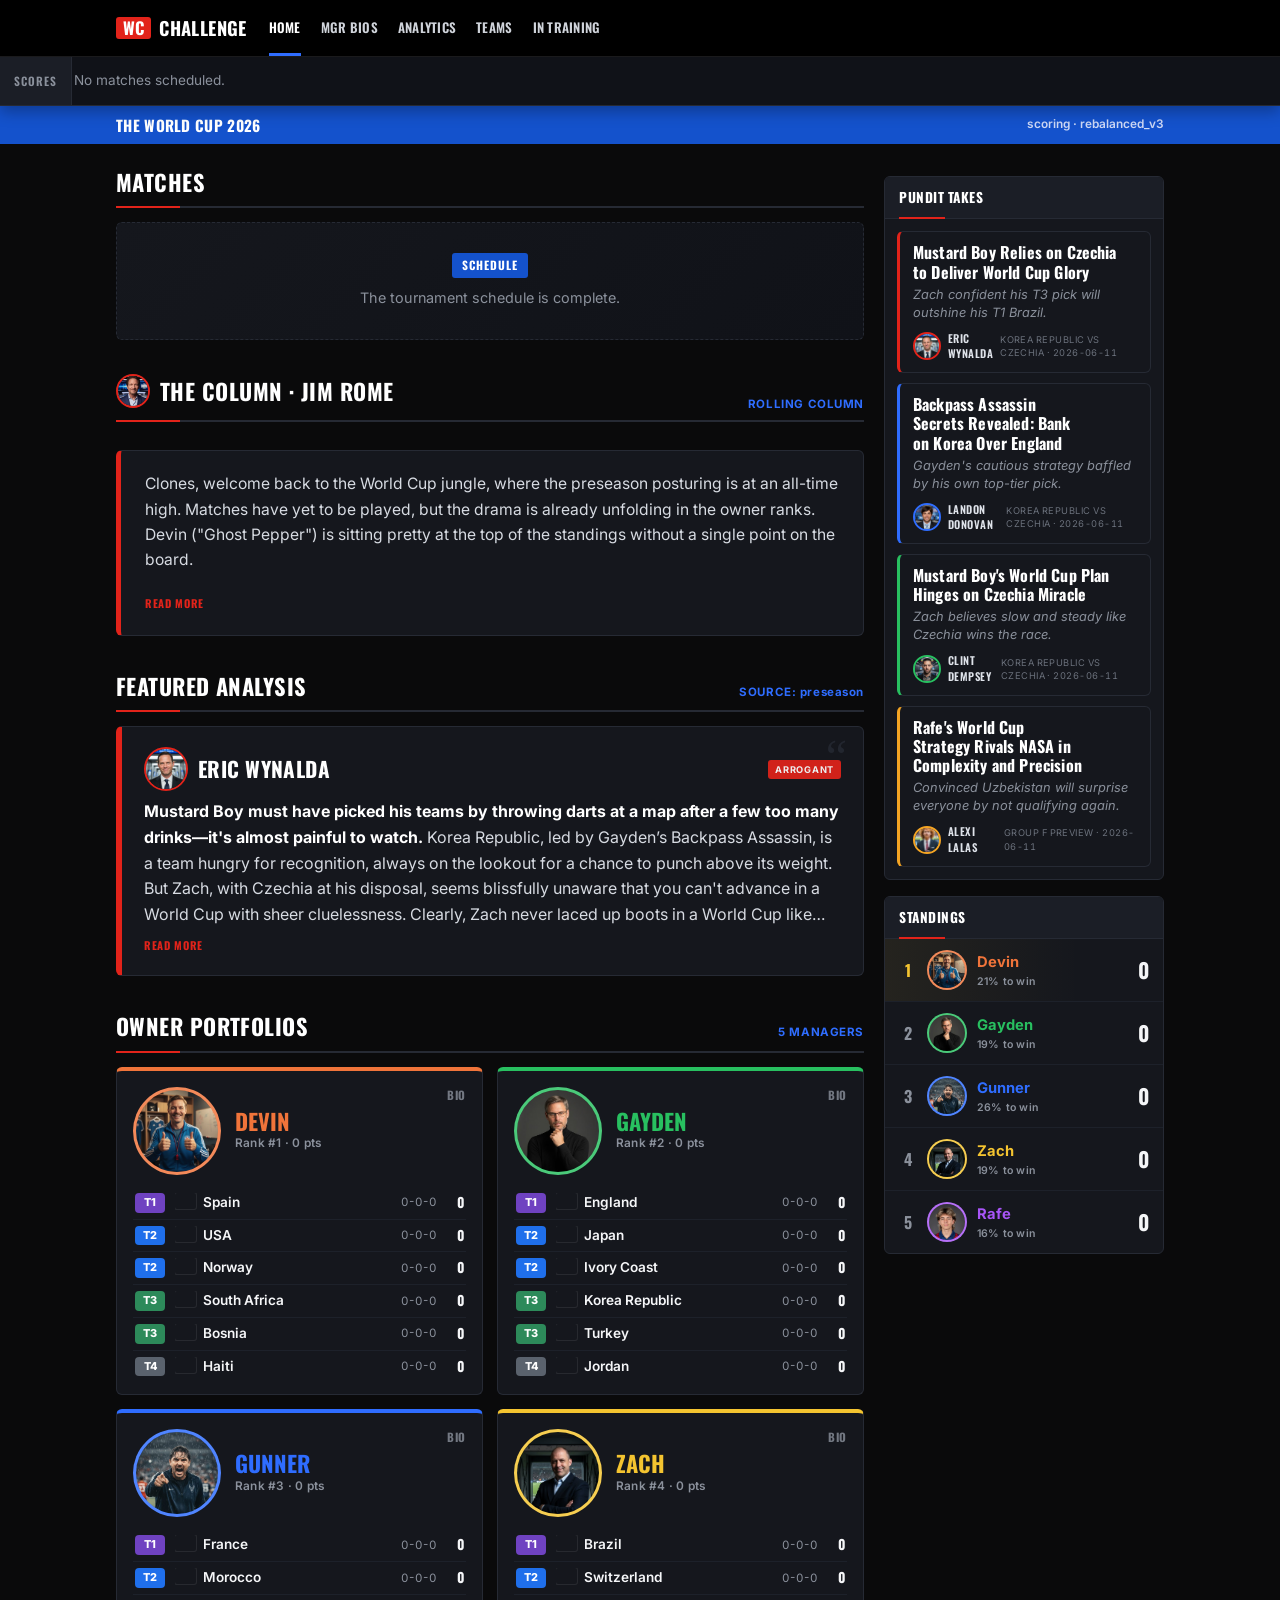
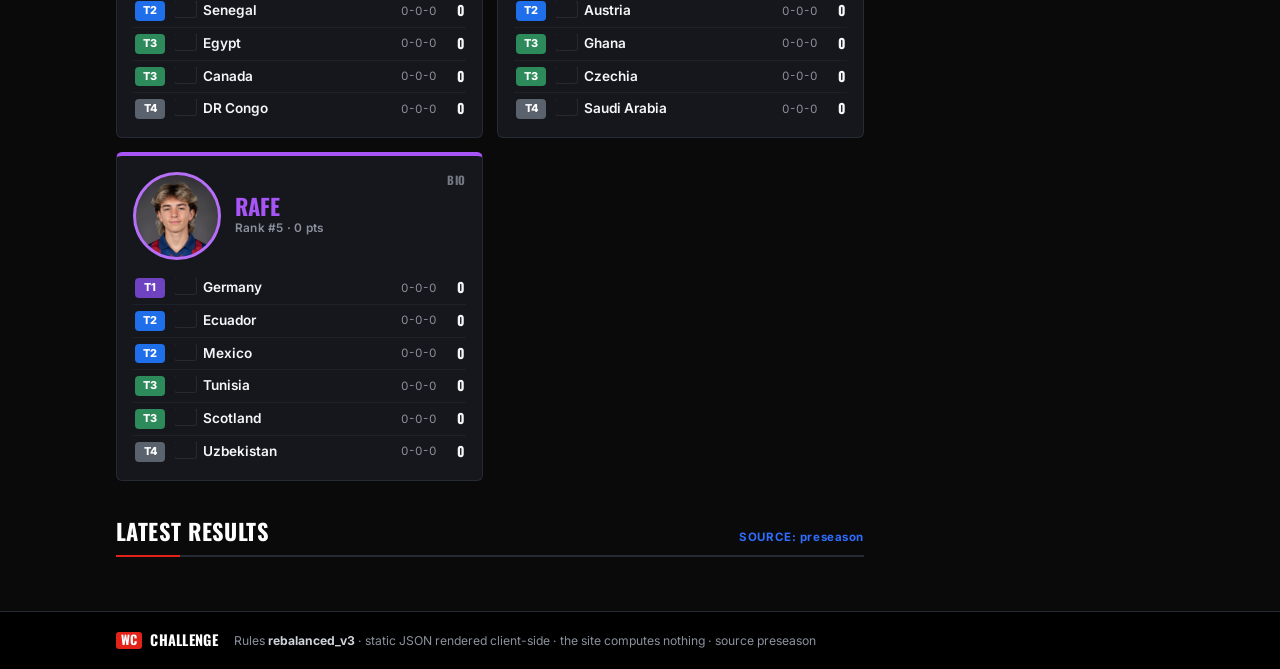
==== commit 1f62d173: "Homepage v2 fixes: real-face clash banners, Rome avatar, ticker scores, pundit rotation - Ticker: wi" ====
--- a/site/index.html
+++ b/site/index.html
@@ -73,7 +73,12 @@
       <!-- ---- THE COLUMN · JIM ROME (rolling narrative, collapsed) ---- -->
       <section class="block" id="news">
         <div class="block-head">
-          <h2>THE COLUMN · JIM ROME</h2>
+          <div class="block-head-title">
+            <img class="column-avatar" src="assets/portraits/pundits/rome/rome.png"
+                 alt="Jim Rome" width="34" height="34" loading="lazy"
+                 onerror="this.style.display='none'">
+            <h2>THE COLUMN · JIM ROME</h2>
+          </div>
           <span class="block-more">ROLLING COLUMN</span>
         </div>
         <!-- Owner momentum: points each owner banked on the most recent matchday -->
--- a/site/style.css
+++ b/site/style.css
@@ -142,7 +142,9 @@
 .tick-team .flag { width: 22px; height: 16px; margin: 0; }
 .tick-code { font-family: "Oswald", sans-serif; font-weight: 600; letter-spacing: .03em; color: #cfd3da; }
 .tick-row.win .tick-code { font-weight: 700; }
-.tick-val { font-family: "Oswald", sans-serif; font-weight: 700; font-size: 1rem; font-variant-numeric: tabular-nums; min-width: 12px; text-align: right; }
+/* score value: loser dimmer, winner bold + white so the result reads at a glance */
+.tick-val { font-family: "Oswald", sans-serif; font-weight: 600; font-size: 1rem; font-variant-numeric: tabular-nums; min-width: 12px; text-align: right; color: var(--muted); }
+.tick-row.win .tick-val { font-weight: 800; color: #fff; }
 /* thin owner-color accent bar under a drafted team (transparent if undrafted) */
 .tick-bar { height: 2px; border-radius: 2px; margin: 1px 0 2px; }
 .tick-foot { margin-top: 1px; font-size: .62rem; font-weight: 700; letter-spacing: .04em; text-transform: uppercase; }
@@ -589,6 +591,13 @@
   content: ""; position: absolute; left: 0; bottom: -2px; width: 64px; height: 2px; background: var(--red);
 }
 .block-head h2 { margin: 0; font-size: 1.4rem; font-weight: 700; color: #fff; }
+/* Jim Rome's circular avatar beside THE COLUMN header (pundit-avatar treatment) */
+.block-head-title { display: flex; align-items: center; gap: 10px; }
+.column-avatar {
+  width: 34px; height: 34px; flex: none; border-radius: 50%;
+  object-fit: cover; object-position: top center;
+  border: 2px solid var(--red); background: #11141a;
+}
 .block-more { font-size: .72rem; font-weight: 700; color: var(--blue-br); letter-spacing: .05em; }
 
 /* ---------------- TABLES ---------------- */
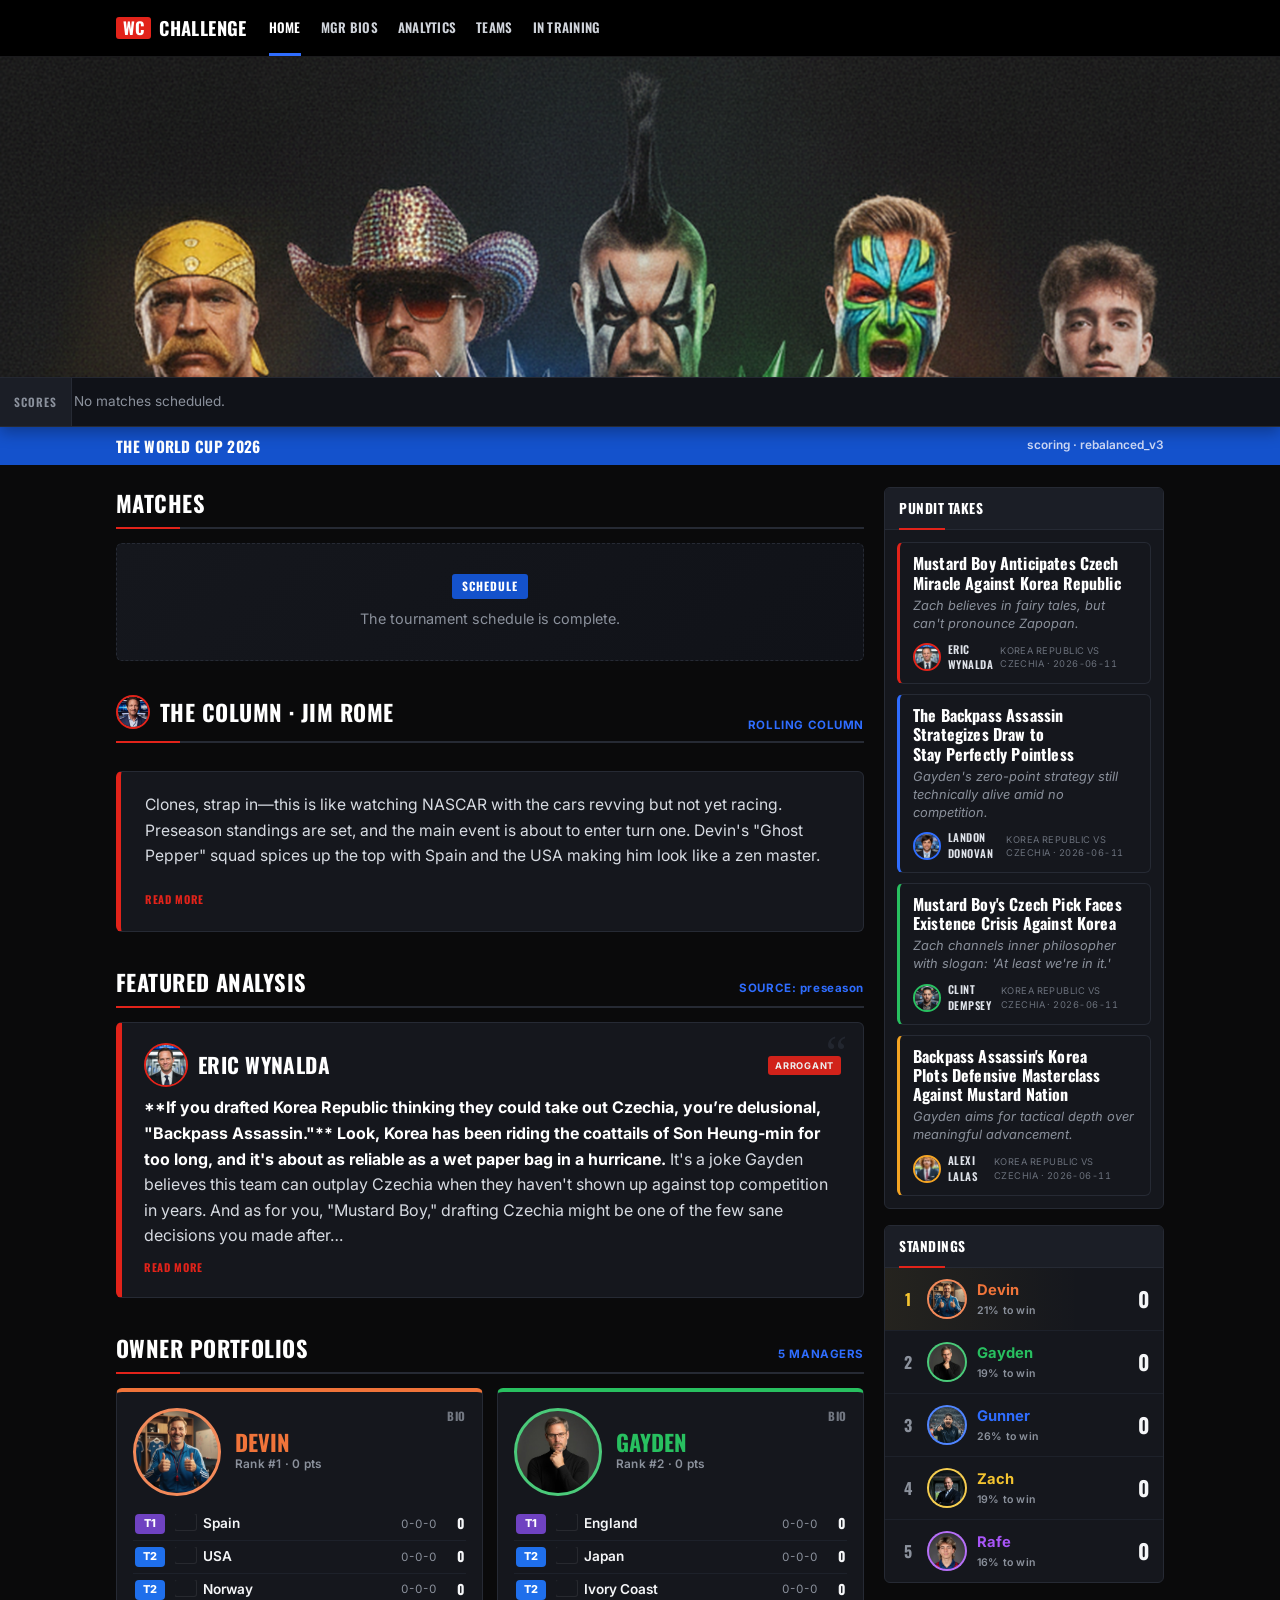
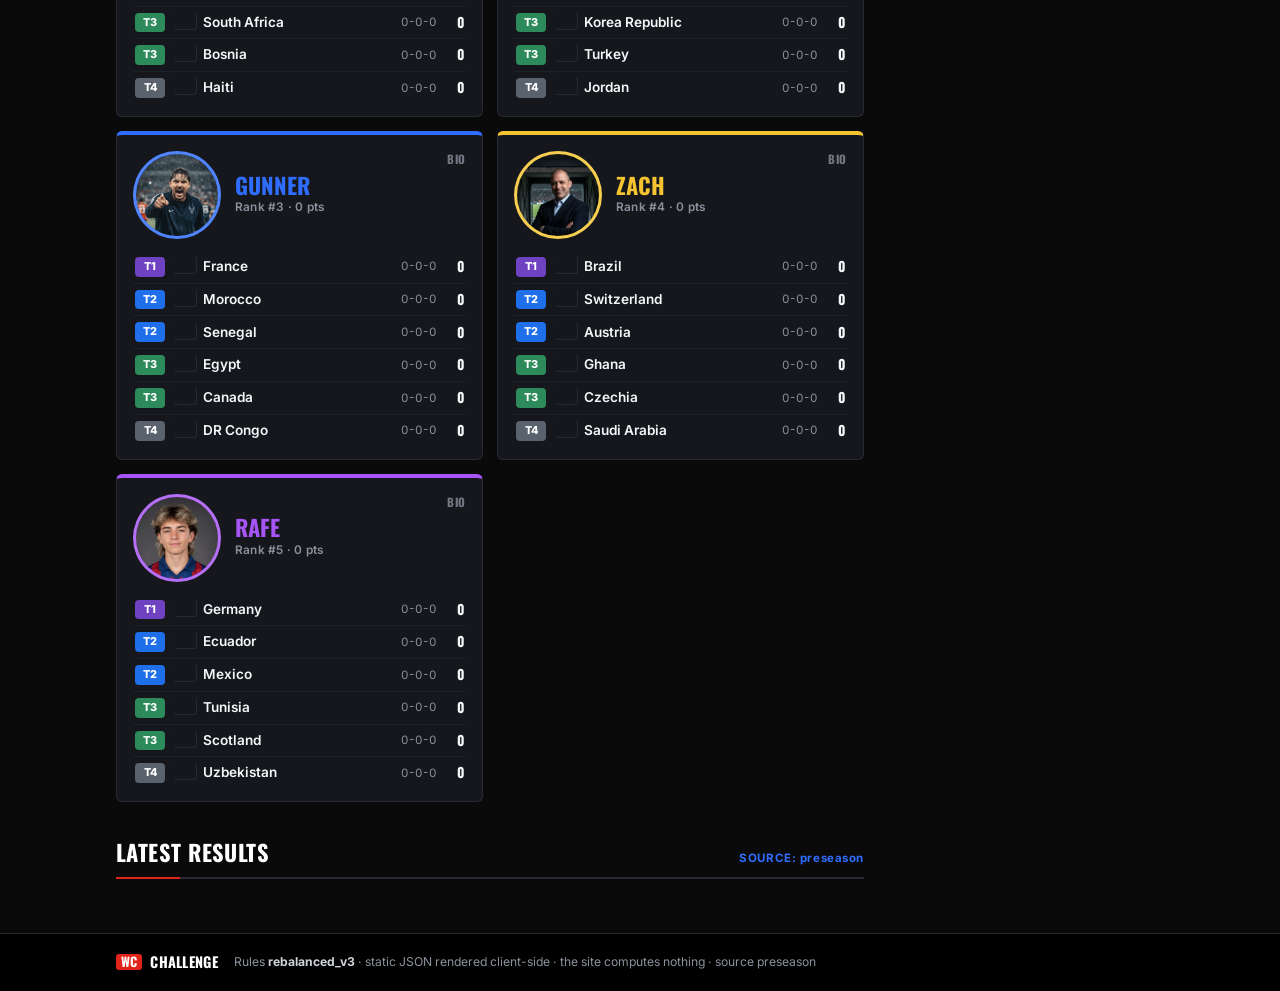
==== commit b0c3902c: "Step 2: dynamic editorial banners + frontend rotation + workflow generate_editorial_illustrations.py" ====
--- a/site/index.html
+++ b/site/index.html
@@ -32,6 +32,11 @@
       </div>
     </div>
   </header>
+
+  <!-- ============ ROTATING BANNER (random decoration: static + dynamic pool) ============ -->
+  <!-- app.js renderBanner() injects one random <img> from banner_manifest.json. Pure visual
+       decoration, no text overlay. Stays empty (collapsed) until/unless a banner loads. -->
+  <div class="hero-banner" id="hero-banner" aria-hidden="true"></div>
 
   <!-- ============ SCORES TICKER (today's glance layer) ============ -->
   <div class="ticker" id="top">
--- a/site/style.css
+++ b/site/style.css
@@ -102,6 +102,24 @@
   border: 1px solid #2a2a2e; border-radius: 4px;
 }
 .icon-btn[aria-label="Menu"] { display: none; }
+
+/* ---------------- ROTATING BANNER ----------------
+   Full-width decoration strip below the nav, above the ticker. Caps at the banner's
+   native 1400px so it never upscales past source resolution; 4:1 letterbox, the image
+   covers it. Collapses to nothing when empty (no manifest / failed load). */
+.hero-banner {
+  width: 100%; max-width: 1400px; margin: 0 auto;
+  background: #0c0e14;
+  border-bottom: 1px solid var(--line);
+  line-height: 0;            /* kill descender gap under the inline-replaced img */
+}
+.hero-banner:empty { display: none; border: 0; }
+.hero-banner-img {
+  display: block; width: 100%; aspect-ratio: 1400 / 350;
+  object-fit: cover; background: #0c0e14;
+  opacity: 0; transition: opacity .6s ease;
+}
+.hero-banner-img.loaded { opacity: 1; }
 
 /* ---------------- SCORES TICKER ---------------- */
 .ticker {
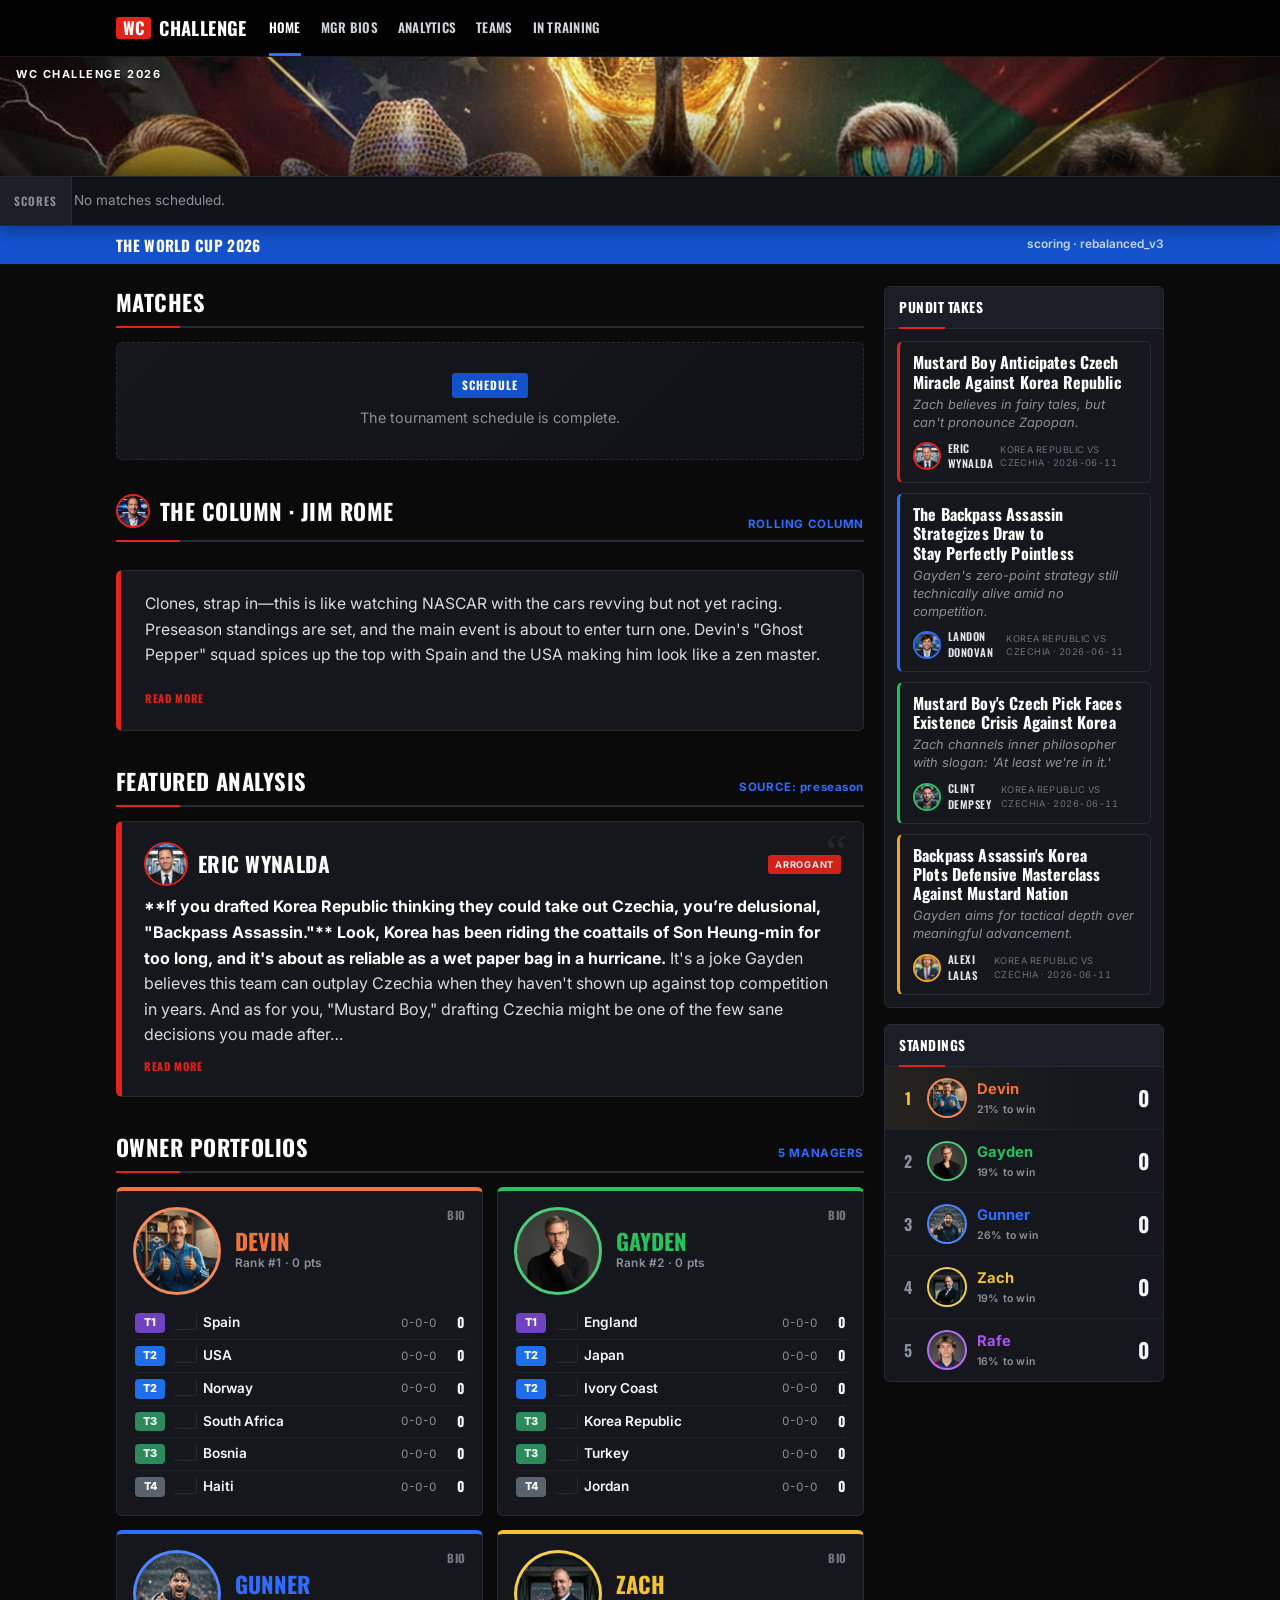
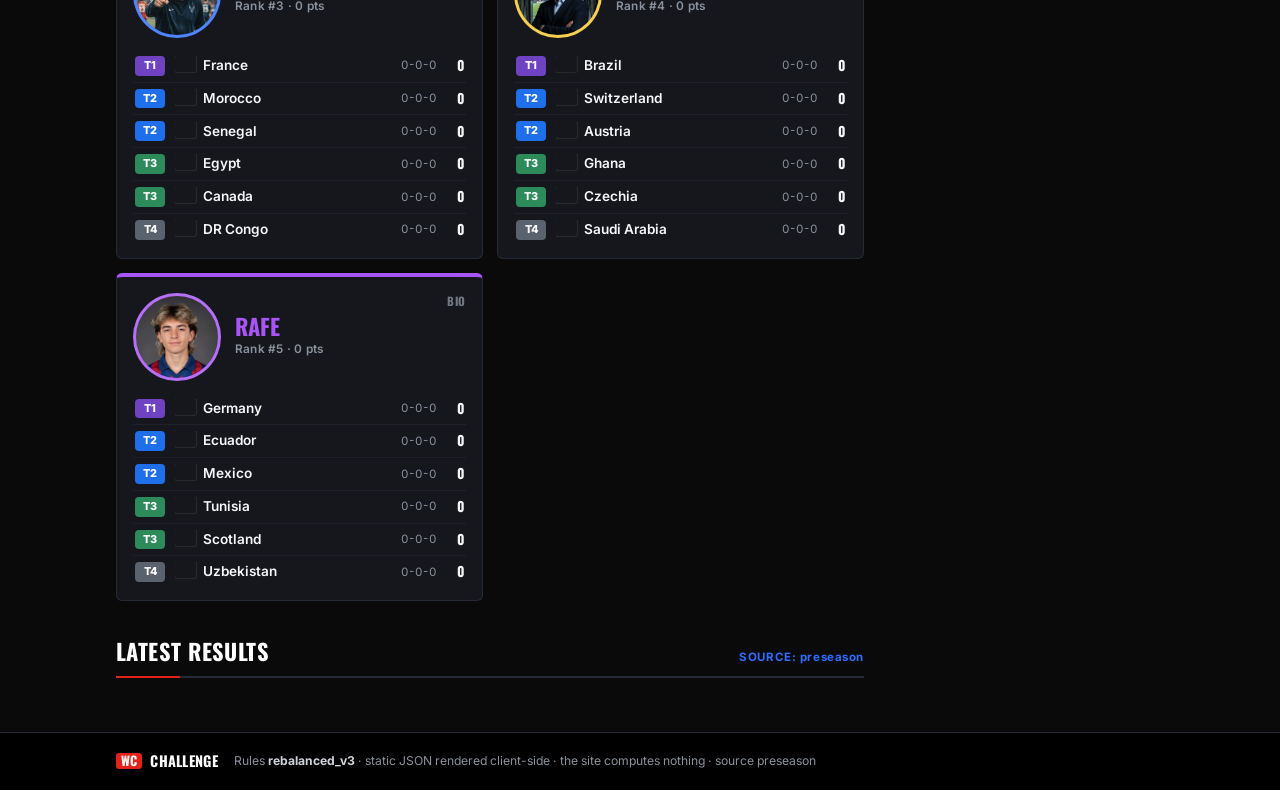
==== commit 47923a0b: "Hero banner: Fox-style background-image + text overlay Swap the banner from an <img> to a CSS backgr" ====
--- a/site/index.html
+++ b/site/index.html
@@ -33,10 +33,11 @@
     </div>
   </header>
 
-  <!-- ============ ROTATING BANNER (random decoration: static + dynamic pool) ============ -->
-  <!-- app.js renderBanner() injects one random <img> from banner_manifest.json. Pure visual
-       decoration, no text overlay. Stays empty (collapsed) until/unless a banner loads. -->
-  <div class="hero-banner" id="hero-banner" aria-hidden="true"></div>
+  <!-- ============ HERO BANNER (Fox-style image header + text overlay) ============ -->
+  <!-- app.js renderBanner() sets a random banner_manifest.json image as this div's CSS
+       background (the box clips it, so faces never warp) and overlays the "WC Challenge
+       2026" kicker + the day's featured match. Stays empty (collapsed) until it renders. -->
+  <div class="hero-banner" id="hero-banner"></div>
 
   <!-- ============ SCORES TICKER (today's glance layer) ============ -->
   <div class="ticker" id="top">
--- a/site/style.css
+++ b/site/style.css
@@ -103,23 +103,51 @@
 }
 .icon-btn[aria-label="Menu"] { display: none; }
 
-/* ---------------- ROTATING BANNER ----------------
-   Full-width decoration strip below the nav, above the ticker. Caps at the banner's
-   native 1400px so it never upscales past source resolution; 4:1 letterbox, the image
-   covers it. Collapses to nothing when empty (no manifest / failed load). */
+/* ---------------- HERO BANNER ----------------
+   Fox-style fixed-height header below the nav, above the ticker. A random illustration
+   is set as a background-image (via app.js renderBanner) and clipped by the container
+   — background-size: cover + a fixed height means the image keeps its natural
+   proportions and the box just shows a slice, so faces never warp regardless of source
+   aspect. background-position biases toward the upper face zone. A bottom-up dark
+   gradient keeps the overlaid text legible over any banner. Collapses (removed) only if
+   it can't render at all. */
 .hero-banner {
+  position: relative;
   width: 100%; max-width: 1400px; margin: 0 auto;
-  background: #0c0e14;
+  height: 120px;
+  background-size: cover;
+  background-position: center 20%;   /* bias toward faces */
+  background-repeat: no-repeat;
+  background-color: #0c0e14;         /* fallback before/without an image */
   border-bottom: 1px solid var(--line);
-  line-height: 0;            /* kill descender gap under the inline-replaced img */
-}
+  overflow: hidden;
+  opacity: 0; transition: opacity .6s ease;
+}
+.hero-banner.loaded { opacity: 1; }
 .hero-banner:empty { display: none; border: 0; }
-.hero-banner-img {
-  display: block; width: 100%; aspect-ratio: 1400 / 350;
-  object-fit: cover; background: #0c0e14;
-  opacity: 0; transition: opacity .6s ease;
-}
-.hero-banner-img.loaded { opacity: 1; }
+/* Subtle dark gradient at the bottom so white text always reads clean. */
+.hero-banner::after {
+  content: ""; position: absolute; inset: 0; pointer-events: none;
+  background: linear-gradient(transparent 40%, rgba(0, 0, 0, 0.6));
+}
+.hero-banner-kicker {
+  position: absolute; top: 10px; left: 16px; z-index: 1;
+  font-size: 11px; font-weight: 700; letter-spacing: .14em;
+  text-transform: uppercase; color: #fff;
+  text-shadow: 0 1px 3px rgba(0, 0, 0, .7);
+}
+.hero-banner-feature {
+  position: absolute; left: 0; right: 0; bottom: 12px; z-index: 1;
+  text-align: center; padding: 0 14px;
+  font-size: 19px; font-weight: 800; letter-spacing: .04em;
+  text-transform: uppercase; color: #fff;
+  text-shadow: 0 1px 4px rgba(0, 0, 0, .8);
+}
+@media (max-width: 640px) {
+  .hero-banner { height: 80px; }
+  .hero-banner-kicker { top: 7px; left: 12px; font-size: 9px; }
+  .hero-banner-feature { bottom: 8px; font-size: 13px; }
+}
 
 /* ---------------- SCORES TICKER ---------------- */
 .ticker {
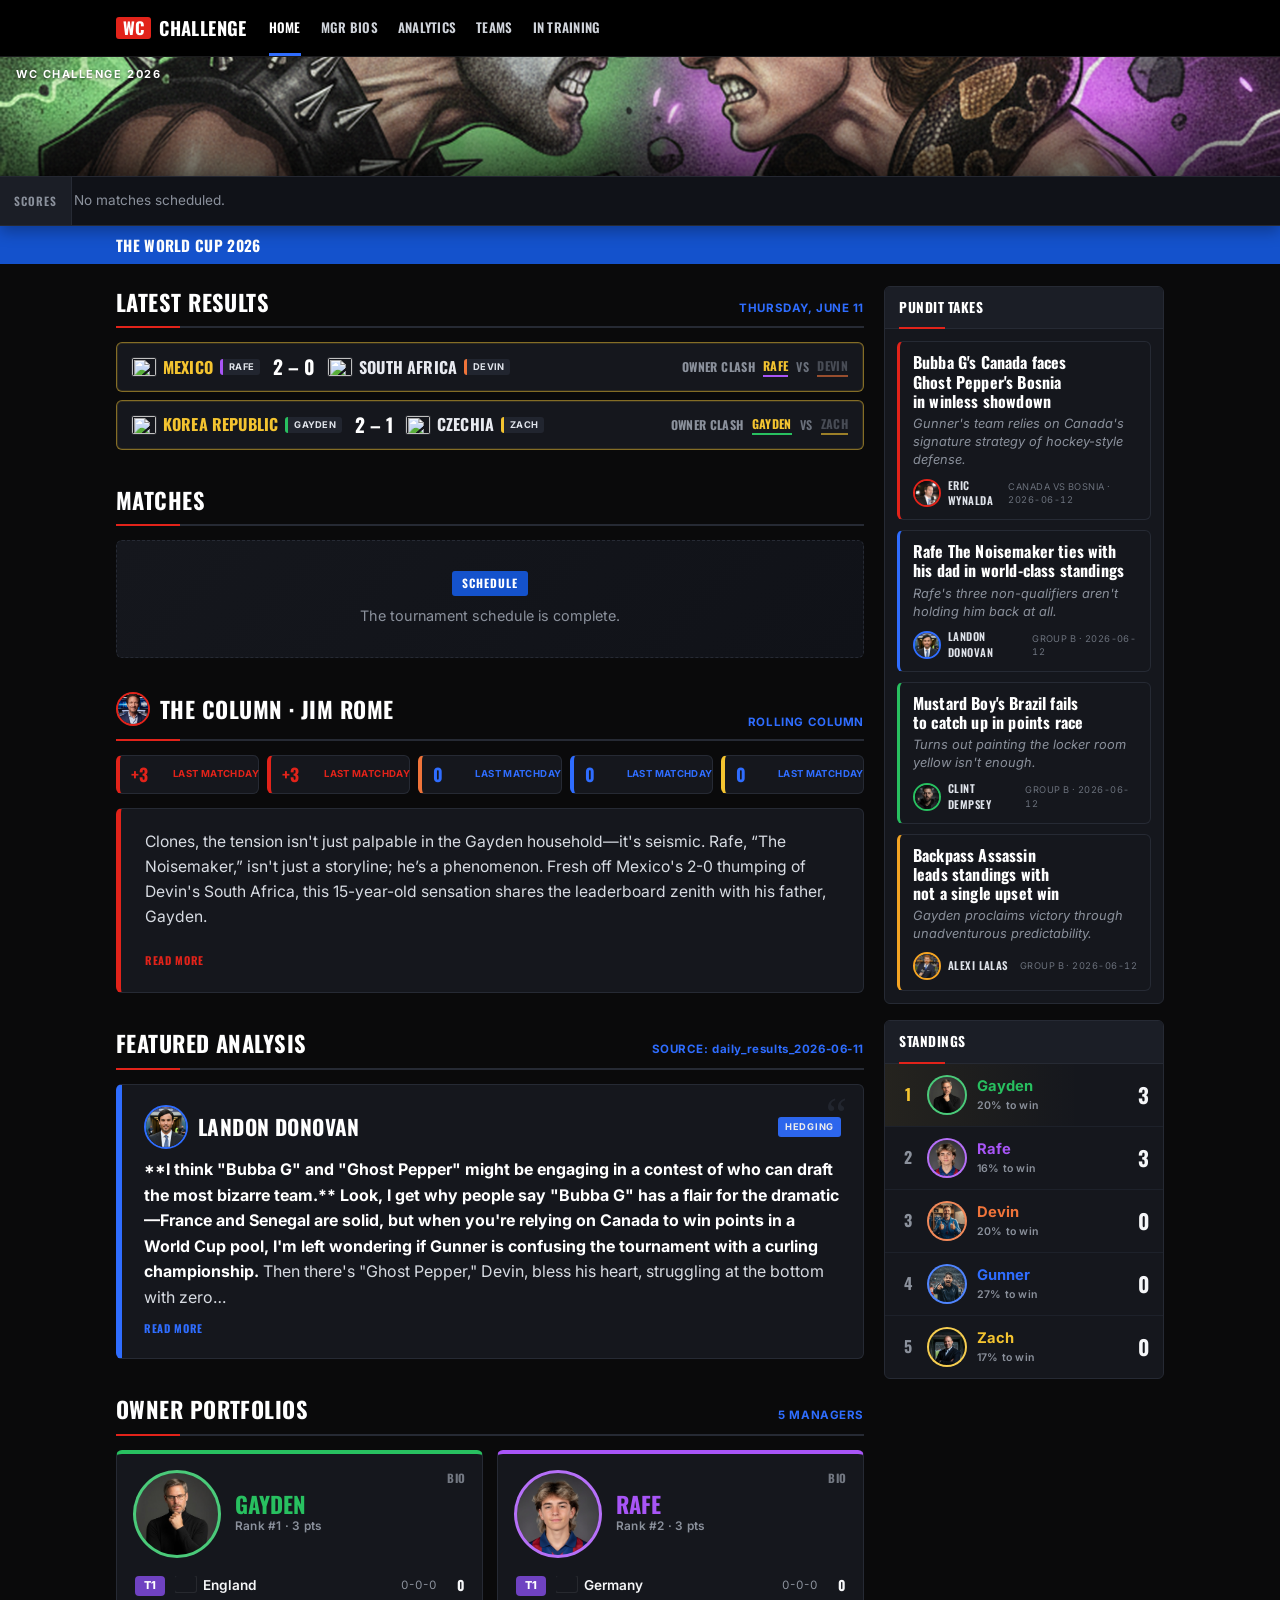
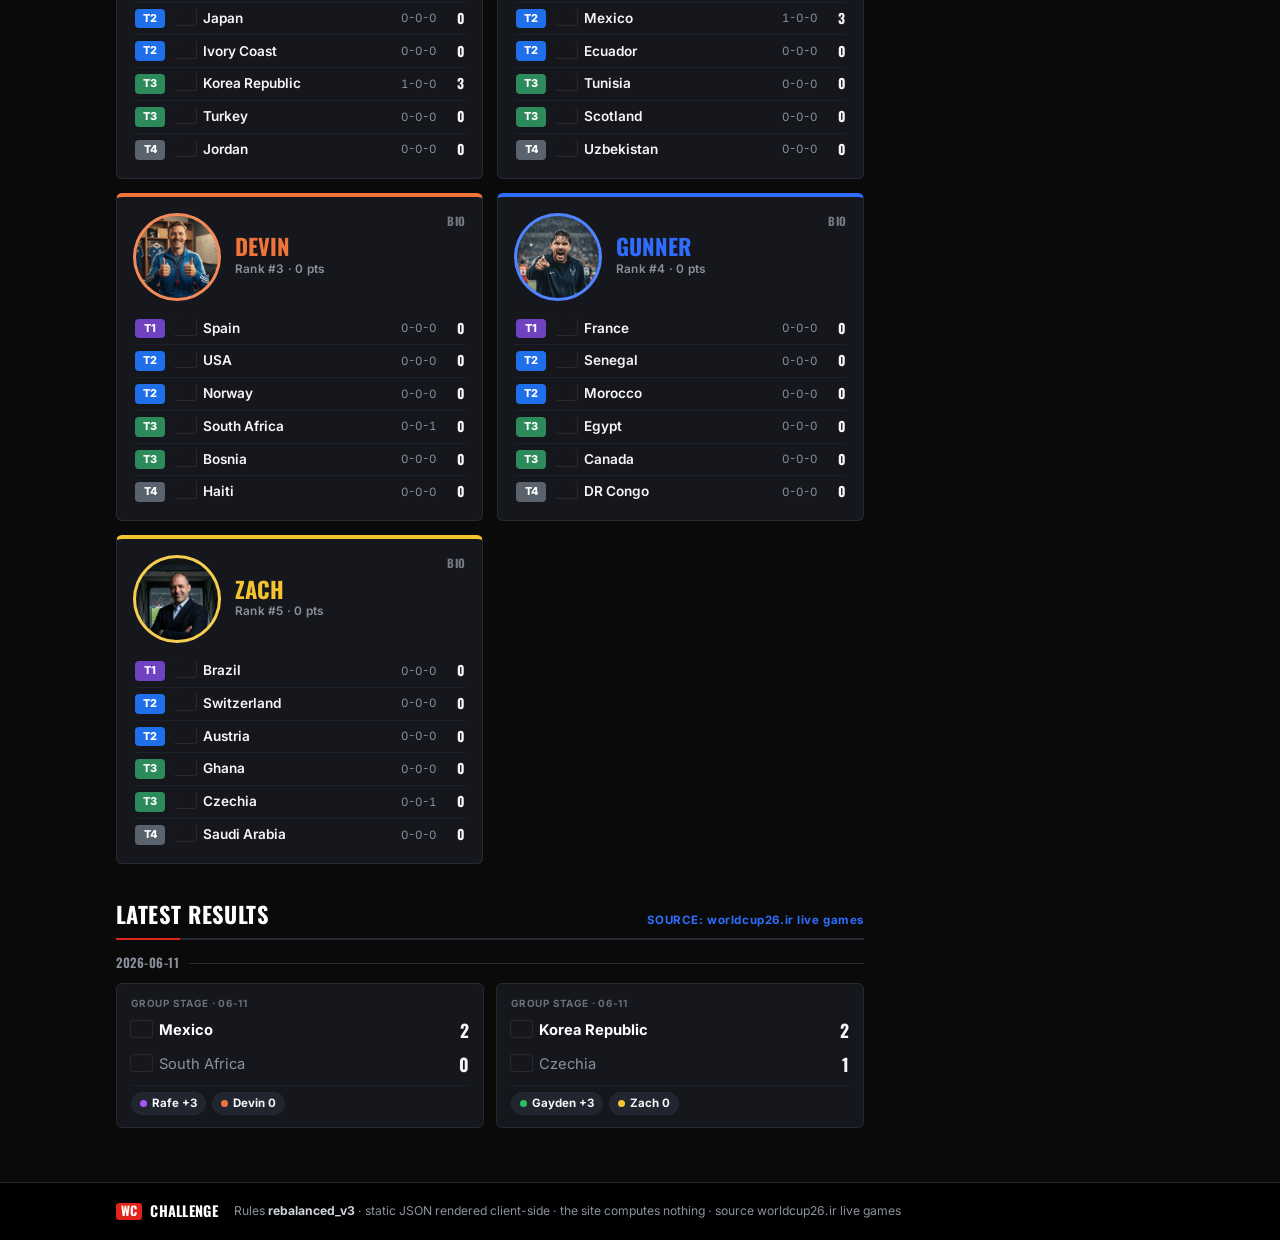
==== commit 54b9d6ed: "fix: force hero banner to 120px and drop scoring version from league bar - Enforce hero-banner heigh" ====
--- a/site/index.html
+++ b/site/index.html
@@ -49,7 +49,6 @@
   <div class="leaguebar">
     <div class="leaguebar-inner">
       <span class="leaguebar-name">THE WORLD CUP 2026</span>
-      <span class="leaguebar-meta" id="leaguebar-meta">scoring · rebalanced_v3</span>
     </div>
   </div>
 
--- a/site/style.css
+++ b/site/style.css
@@ -114,13 +114,14 @@
 .hero-banner {
   position: relative;
   width: 100%; max-width: 1400px; margin: 0 auto;
-  height: 120px;
+  height: 120px !important;
+  max-height: 120px !important;
   background-size: cover;
-  background-position: center 20%;   /* bias toward faces */
+  background-position: center 15%;   /* bias toward the top, where the faces are */
   background-repeat: no-repeat;
   background-color: #0c0e14;         /* fallback before/without an image */
   border-bottom: 1px solid var(--line);
-  overflow: hidden;
+  overflow: hidden !important;
   opacity: 0; transition: opacity .6s ease;
 }
 .hero-banner.loaded { opacity: 1; }
@@ -144,7 +145,7 @@
   text-shadow: 0 1px 4px rgba(0, 0, 0, .8);
 }
 @media (max-width: 640px) {
-  .hero-banner { height: 80px; }
+  .hero-banner { height: 80px !important; max-height: 80px !important; }
   .hero-banner-kicker { top: 7px; left: 12px; font-size: 9px; }
   .hero-banner-feature { bottom: 8px; font-size: 13px; }
 }
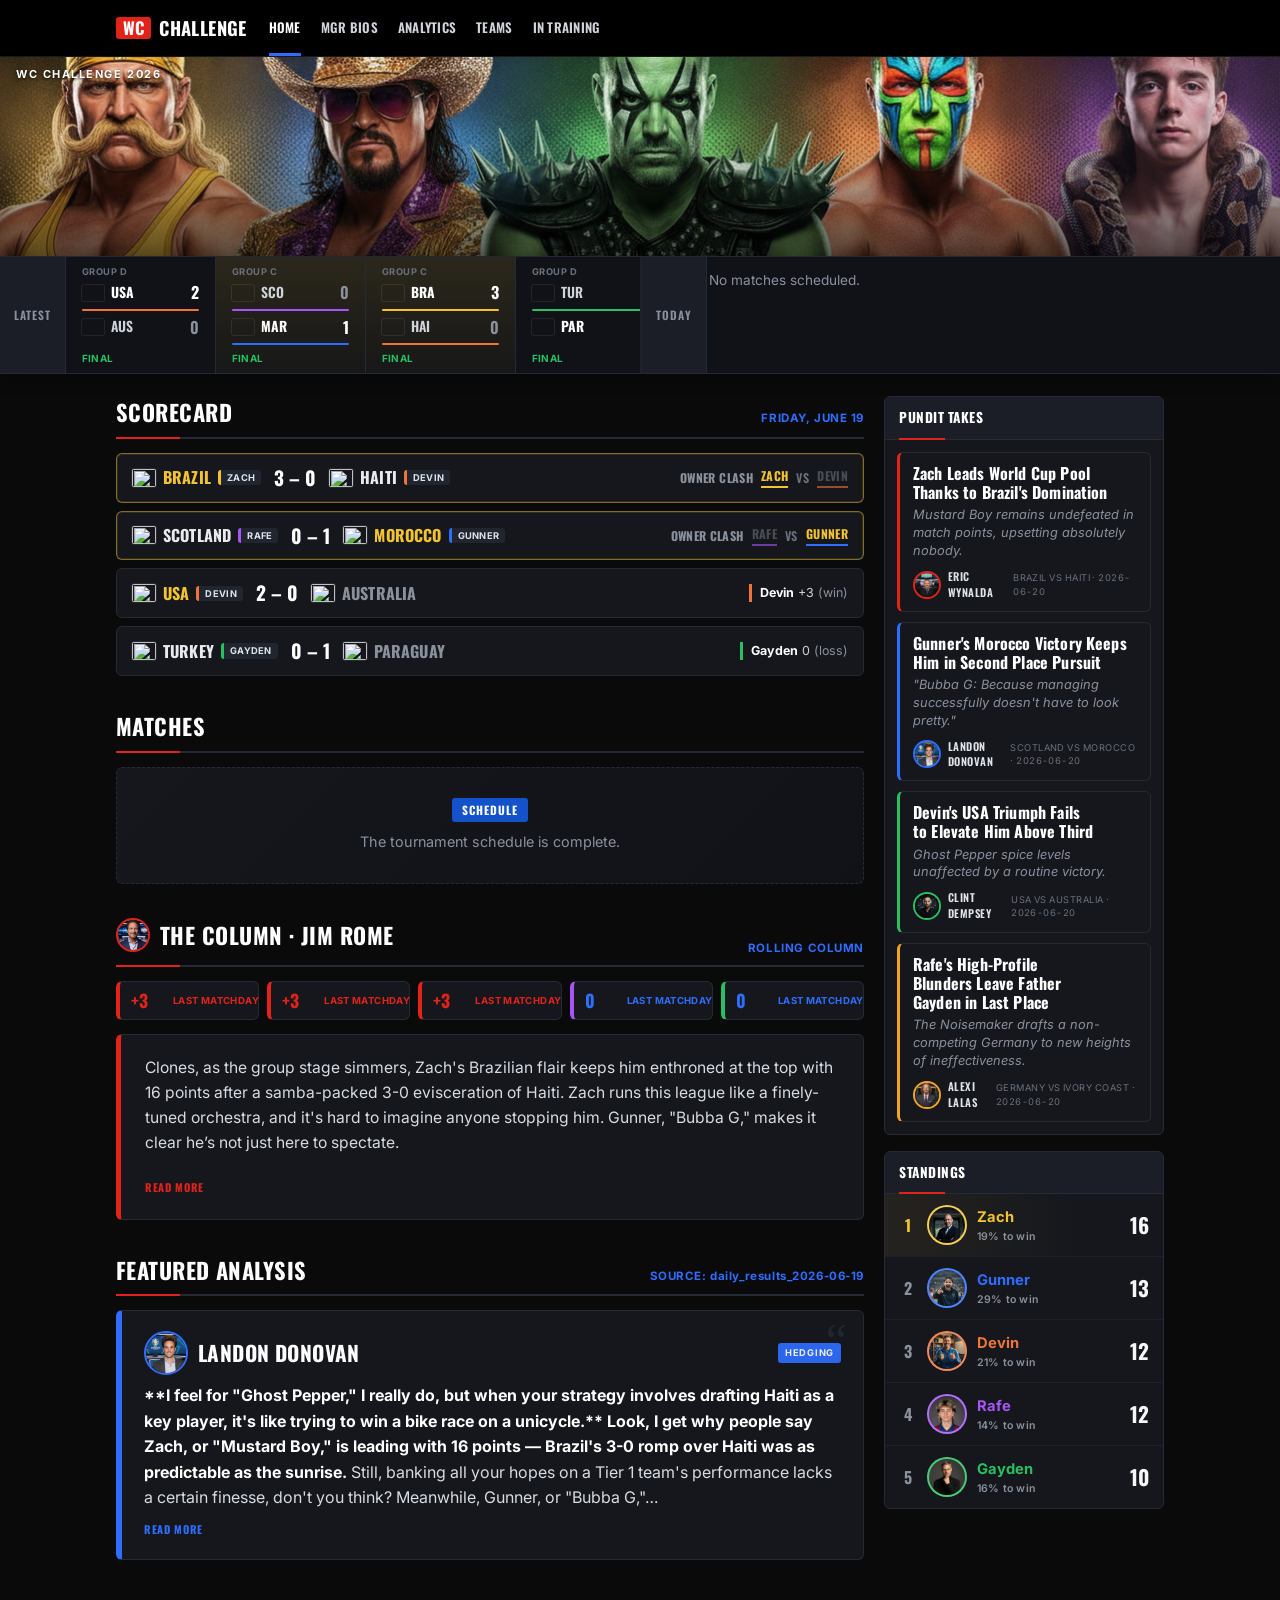
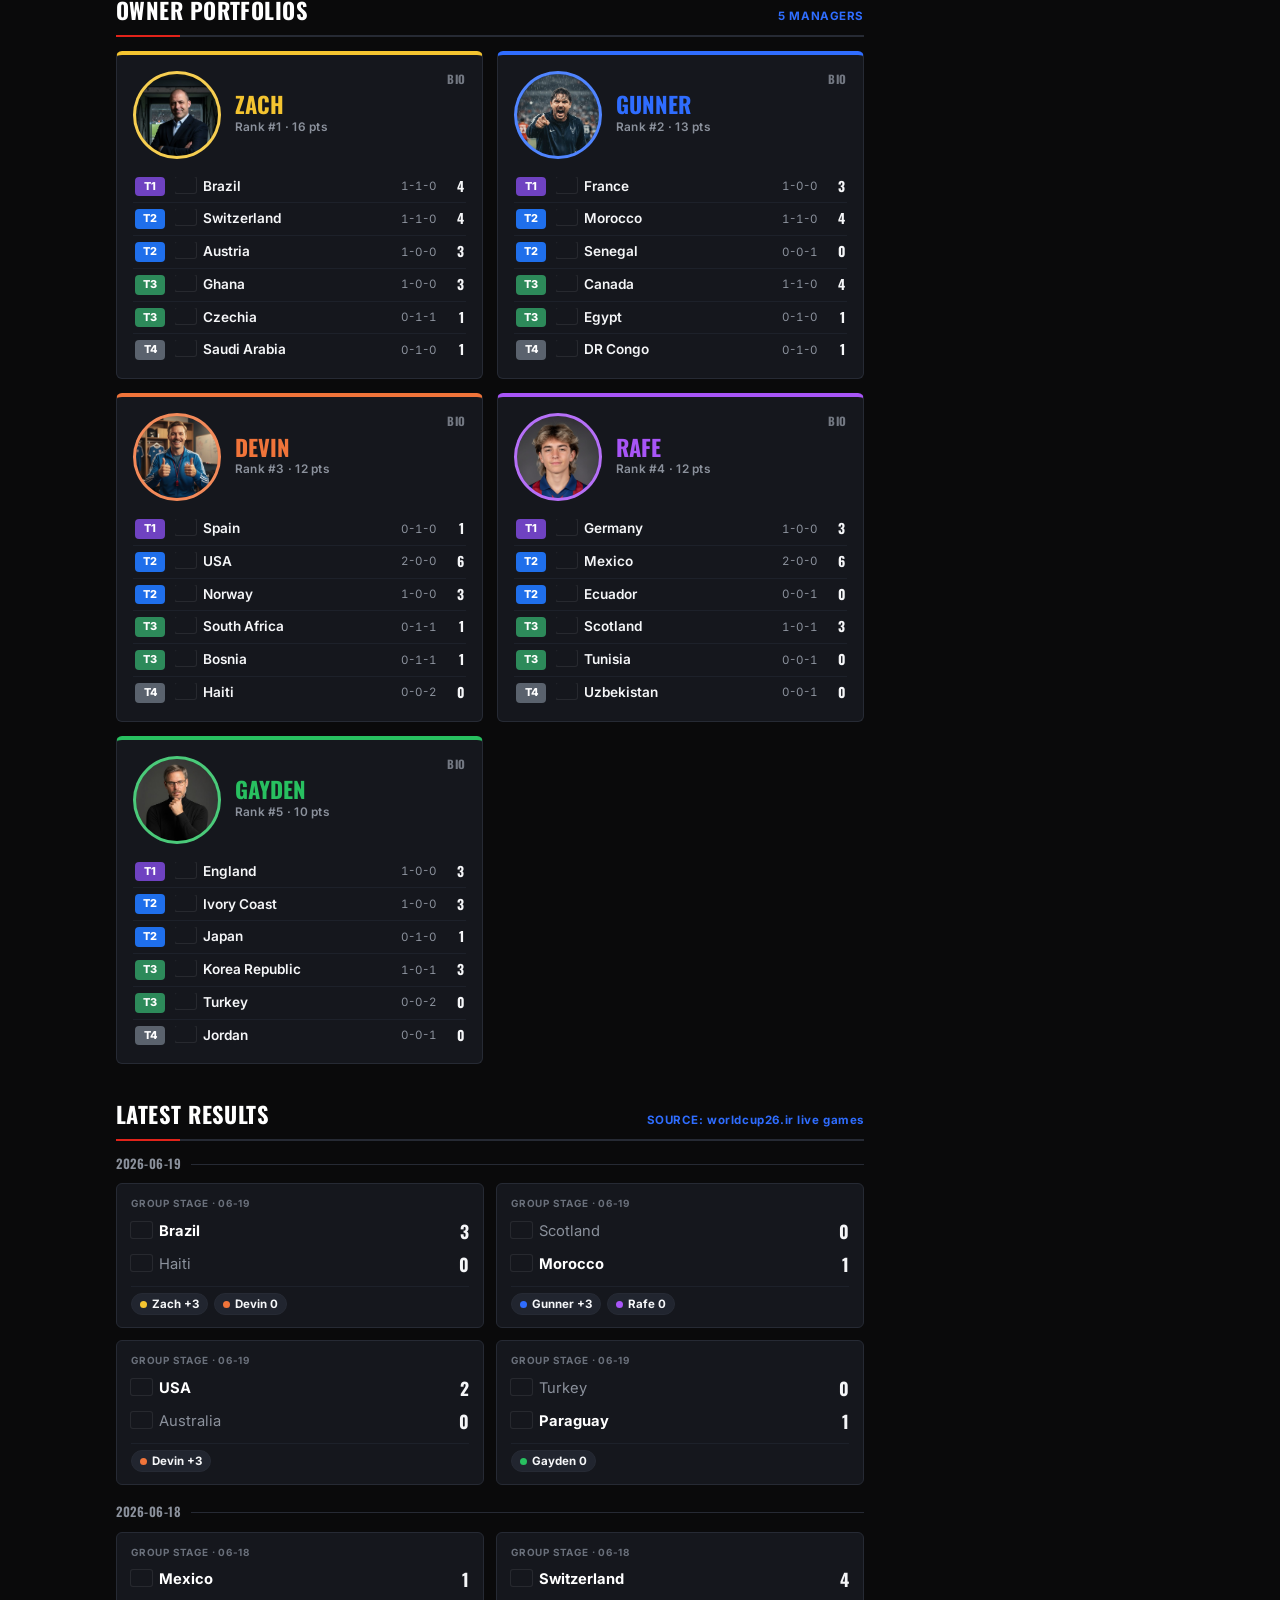
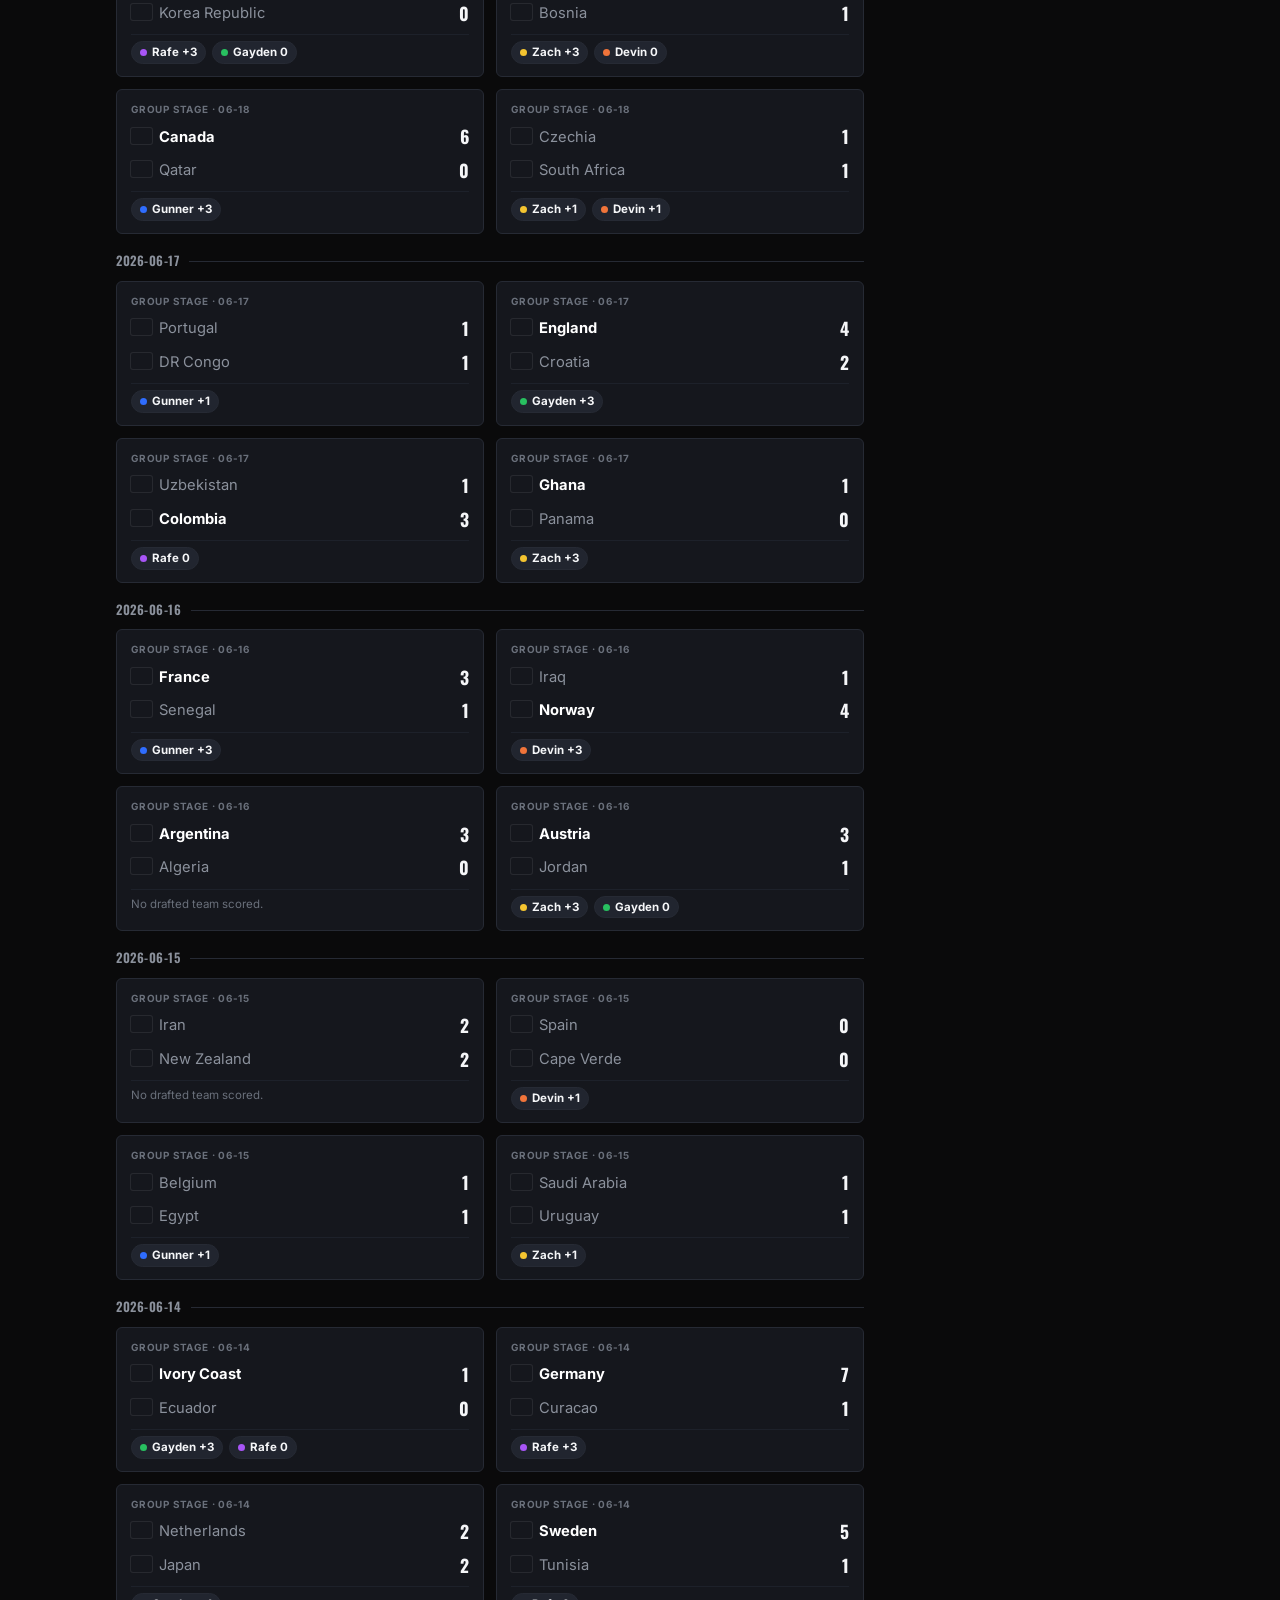
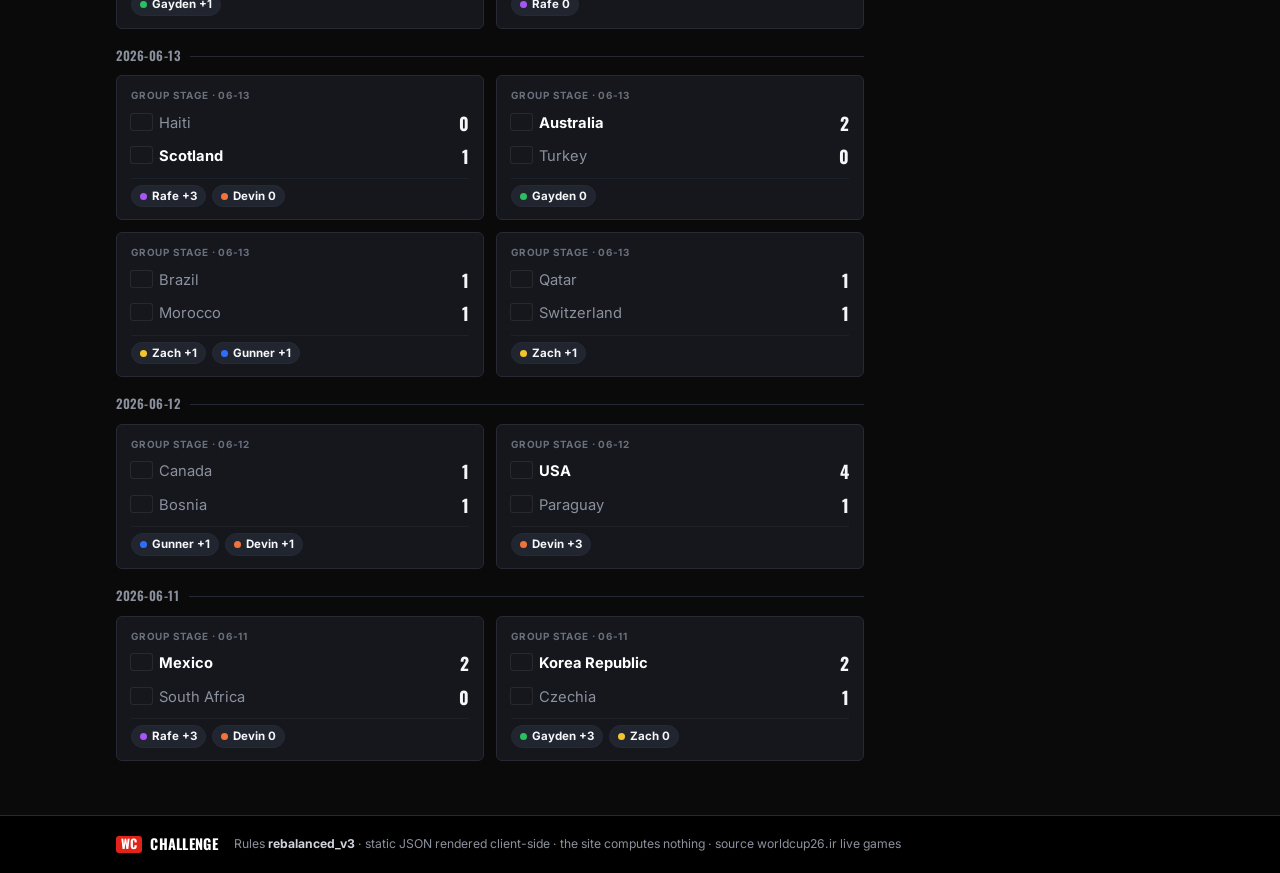
==== commit 151f96d2: "Merge yesterday + today into one ticker strip; drop leaguebar - index.html: replace standalone leagu" ====
--- a/site/index.html
+++ b/site/index.html
@@ -39,16 +39,19 @@
        2026" kicker + the day's featured match. Stays empty (collapsed) until it renders. -->
   <div class="hero-banner" id="hero-banner"></div>
 
-  <!-- ============ SCORES TICKER (today's glance layer) ============ -->
+  <!-- ============ SCORES TICKER (glance layer) ============ -->
+  <!-- One horizontal band, two halves side by side: YESTERDAY's finals (left) and
+       TODAY's upcoming fixtures (right), split by a subtle vertical divider. Each
+       half scrolls horizontally on overflow. Both are rendered by renderScoreStrip()
+       in app.js — same cell format so the strip reads as one unified ticker. -->
   <div class="ticker" id="top">
-    <div class="ticker-label" id="ticker-label">TODAY</div>
-    <div class="ticker-track" id="ticker-track"><div class="ticker-loading">Loading scores…</div></div>
-  </div>
-
-  <!-- ============ LEAGUE BAR ============ -->
-  <div class="leaguebar">
-    <div class="leaguebar-inner">
-      <span class="leaguebar-name">THE WORLD CUP 2026</span>
+    <div class="ticker-section">
+      <div class="ticker-label" id="ticker-label-yesterday">YESTERDAY</div>
+      <div class="ticker-track" id="ticker-track-yesterday"><div class="ticker-loading">Loading…</div></div>
+    </div>
+    <div class="ticker-section ticker-section--today">
+      <div class="ticker-label" id="ticker-label">TODAY</div>
+      <div class="ticker-track" id="ticker-track"><div class="ticker-loading">Loading scores…</div></div>
     </div>
   </div>
 
@@ -57,10 +60,12 @@
     <!-- ============ MAIN CONTENT COLUMN ============ -->
     <main class="main-col">
 
-      <!-- ---- YESTERDAY'S RESULTS (most recent scored day; hidden until data) ---- -->
+      <!-- ---- SCORECARD (detailed cards for the most recent scored day — owner
+           clashes, point breakdowns, win/loss tags; the ticker is the glanceable
+           summary, these are the detail view. Hidden until data) ---- -->
       <section class="block" id="yesterday" hidden>
         <div class="block-head">
-          <h2 id="yr-title">YESTERDAY'S RESULTS</h2>
+          <h2 id="yr-title">SCORECARD</h2>
           <span class="block-more" id="yr-meta"></span>
         </div>
         <div id="yesterday-results"></div>
--- a/site/style.css
+++ b/site/style.css
@@ -105,23 +105,24 @@
 
 /* ---------------- HERO BANNER ----------------
    Fox-style fixed-height header below the nav, above the ticker. A random illustration
-   is set as a background-image (via app.js renderBanner) and clipped by the container
-   — background-size: cover + a fixed height means the image keeps its natural
-   proportions and the box just shows a slice, so faces never warp regardless of source
-   aspect. background-position biases toward the upper face zone. A bottom-up dark
-   gradient keeps the overlaid text legible over any banner. Collapses (removed) only if
-   it can't render at all. */
+   is set as a background-image (via app.js renderBanner). The image IS the container:
+   banners are produced at the EXACT display size (1400x200, a 7:1 cinematic letterbox) —
+   the generator face-crops each one to 7:1 so the faces are already framed. background-size:
+   cover fills the box keeping the image's own proportions: because the box and the image
+   share the 7:1 ratio, there's no vertical guillotine and no horizontal stretch — only a
+   negligible side-trim when the viewport is narrower than 1400px. A bottom-up dark gradient
+   keeps the overlaid text legible over any banner. Collapses (removed) only if it can't
+   render at all. */
 .hero-banner {
   position: relative;
   width: 100%; max-width: 1400px; margin: 0 auto;
-  height: 120px !important;
-  max-height: 120px !important;
-  background-size: cover;
-  background-position: center 15%;   /* bias toward the top, where the faces are */
+  height: 200px;
+  background-size: cover;            /* 7:1 image in a 7:1 box: negligible side-trim, no stretch */
+  background-position: center;       /* centre the side-trim (mobile/narrow): keep the middle faces, not the left edge */
   background-repeat: no-repeat;
   background-color: #0c0e14;         /* fallback before/without an image */
   border-bottom: 1px solid var(--line);
-  overflow: hidden !important;
+  overflow: hidden;
   opacity: 0; transition: opacity .6s ease;
 }
 .hero-banner.loaded { opacity: 1; }
@@ -145,12 +146,15 @@
   text-shadow: 0 1px 4px rgba(0, 0, 0, .8);
 }
 @media (max-width: 640px) {
-  .hero-banner { height: 80px !important; max-height: 80px !important; }
+  .hero-banner { height: 140px; }   /* same image, scaled down to the mobile slot */
   .hero-banner-kicker { top: 7px; left: 12px; font-size: 9px; }
   .hero-banner-feature { bottom: 8px; font-size: 13px; }
 }
 
 /* ---------------- SCORES TICKER ---------------- */
+/* One horizontal band split into two halves side by side: YESTERDAY (left) and
+   TODAY (right), divided by a subtle vertical rule. Each half is label + a track
+   that scrolls horizontally on overflow, independently of the other. */
 .ticker {
   background: var(--bg-soft);
   border-bottom: 1px solid var(--line);
@@ -161,6 +165,11 @@
   position: sticky; top: 56px; z-index: 40;
   box-shadow: 0 6px 14px rgba(0, 0, 0, .28);
 }
+/* each half claims an equal share; min-width:0 lets the track scroll instead of
+   forcing the band wider than the viewport */
+.ticker-section { display: flex; align-items: stretch; flex: 1 1 50%; min-width: 0; }
+/* the vertical divider between the two halves — subtle, 2px */
+.ticker-section--today { border-left: 2px solid #1c2030; }
 .ticker-label {
   background: var(--surface-2);
   color: var(--muted);
@@ -171,7 +180,9 @@
 }
 .ticker-track {
   display: flex; gap: 0; overflow-x: auto; scrollbar-width: thin;
-  flex: 1;
+  /* min-width:0 lets the track shrink below its content so overflow-x scrolls
+     instead of forcing the section (and the page) wider than the viewport */
+  flex: 1; min-width: 0;
 }
 .ticker-track::-webkit-scrollbar { height: 6px; }
 .ticker-track::-webkit-scrollbar-thumb { background: var(--surface-3); border-radius: 3px; }
@@ -198,15 +209,6 @@
 .tick-foot .tf-time { color: var(--blue-br); }
 .tick-foot .tf-final { color: var(--green); }
 
-/* ---------------- LEAGUE BAR ---------------- */
-.leaguebar { background: var(--blue); }
-.leaguebar-inner {
-  max-width: var(--maxw); margin: 0 auto; padding: 8px 16px;
-  display: flex; align-items: center; justify-content: space-between; gap: 12px;
-}
-.leaguebar-name { font-size: .95rem; font-weight: 700; color: #fff; }
-.leaguebar-meta { font-size: .74rem; color: #cdd8f5; font-weight: 600; }
-
 /* ---------------- TODAY'S MATCHES (schedule hero) ---------------- */
 .tm-grid { display: block; }                /* wrapper; .tm-cards holds the grid */
 .tm-next-note { margin: 0 0 12px; font-size: .85rem; color: var(--muted); }
@@ -231,7 +233,9 @@
 }
 
 /* COVER ART — match-cover (16:9) or clash banner (3:1) as a card-top image header.
-   For a clash, the gold OWNER CLASH badge overlays the banner's lower edge. */
+   For a clash, the gold OWNER CLASH badge overlays the banner's lower edge. Both display
+   at their natural aspect (the clash banner's two owners sit on the left/right halves, so
+   the card shows the whole banner — no crop — and both faces read clearly). */
 .tm-cover { position: relative; line-height: 0; background: #0c0e14; border-bottom: 1px solid var(--line); }
 .tm-cover-img { display: block; width: 100%; height: auto; }
 .tm-cover-badge {
@@ -766,7 +770,6 @@
   .hero { grid-template-columns: 1fr; }
   .hero-art { border-right: 0; border-bottom: 1px solid var(--line); }
   .hero-title { font-size: 2.8rem; }
-  .leaguebar-meta { display: none; }
 
   /* Reveal the hamburger; it toggles .open on .mainnav (see nav.js). */
   .icon-btn[aria-label="Menu"] { display: inline-flex; }
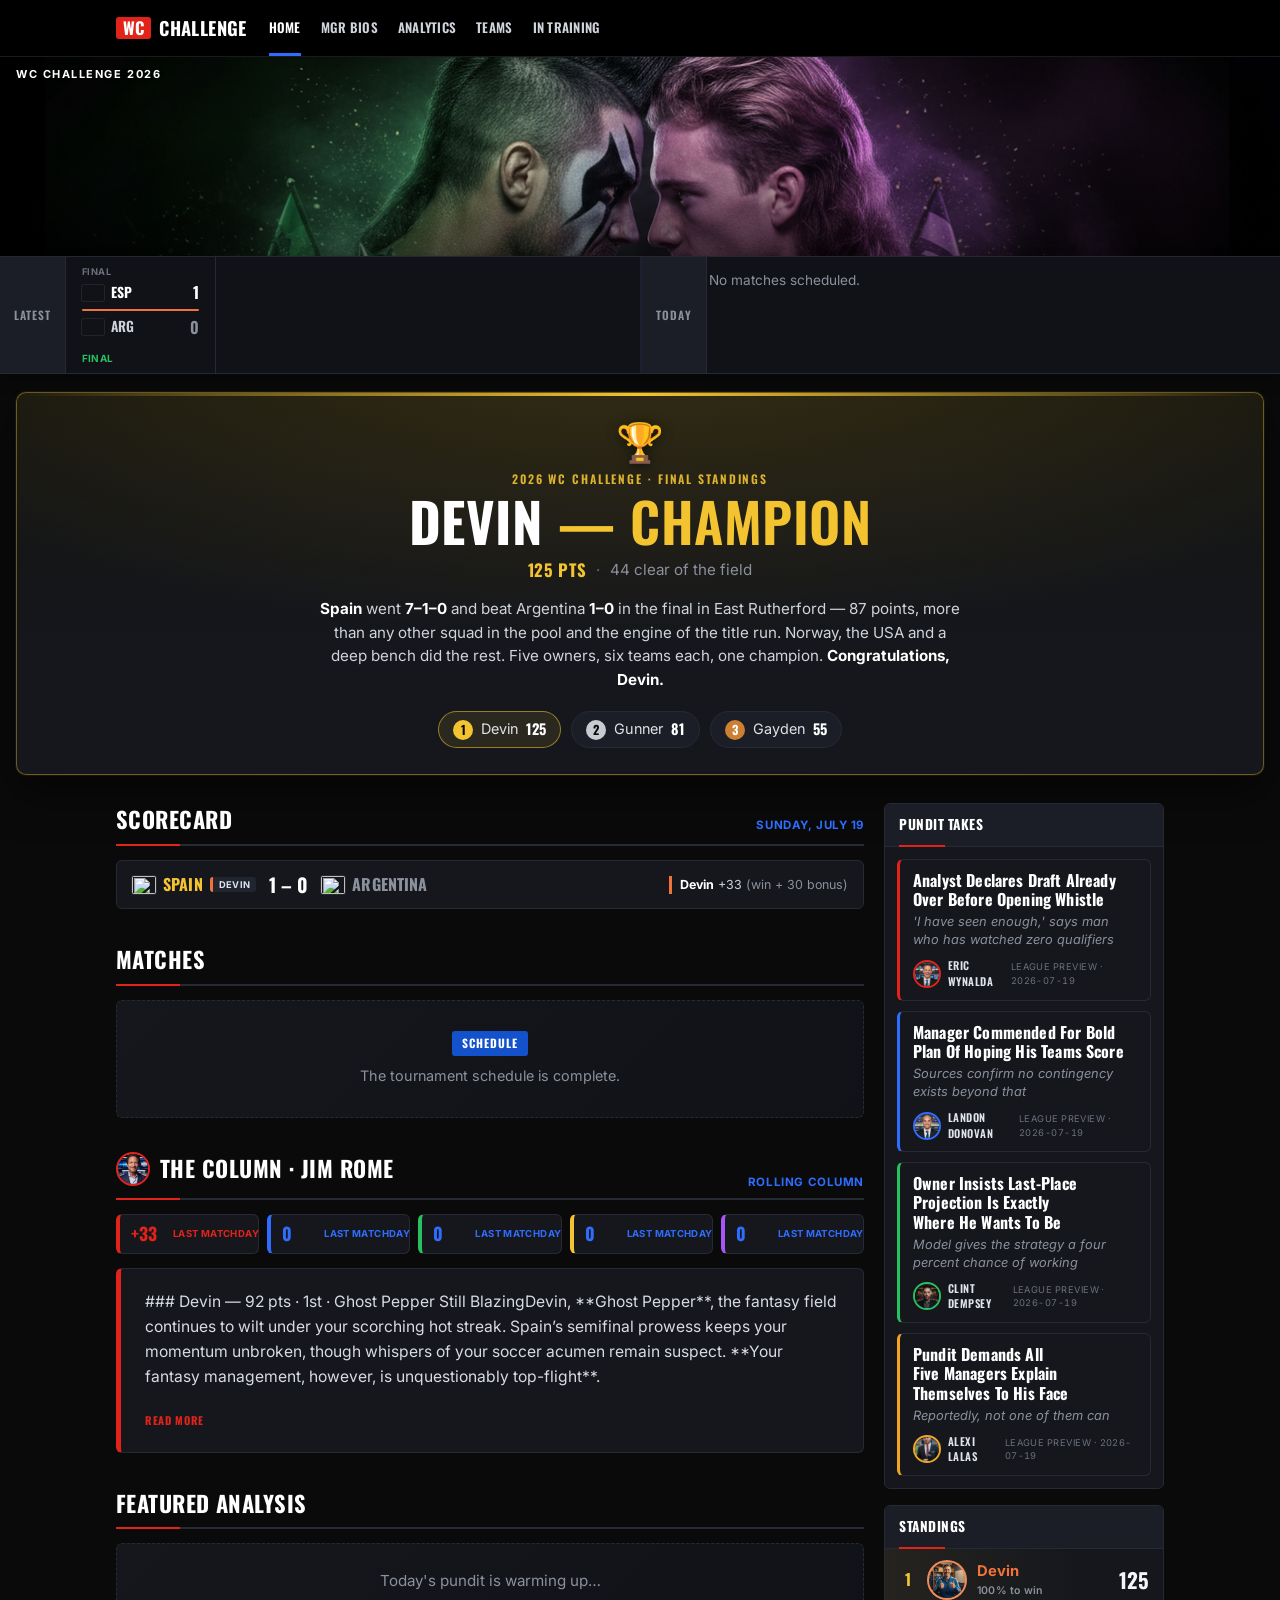
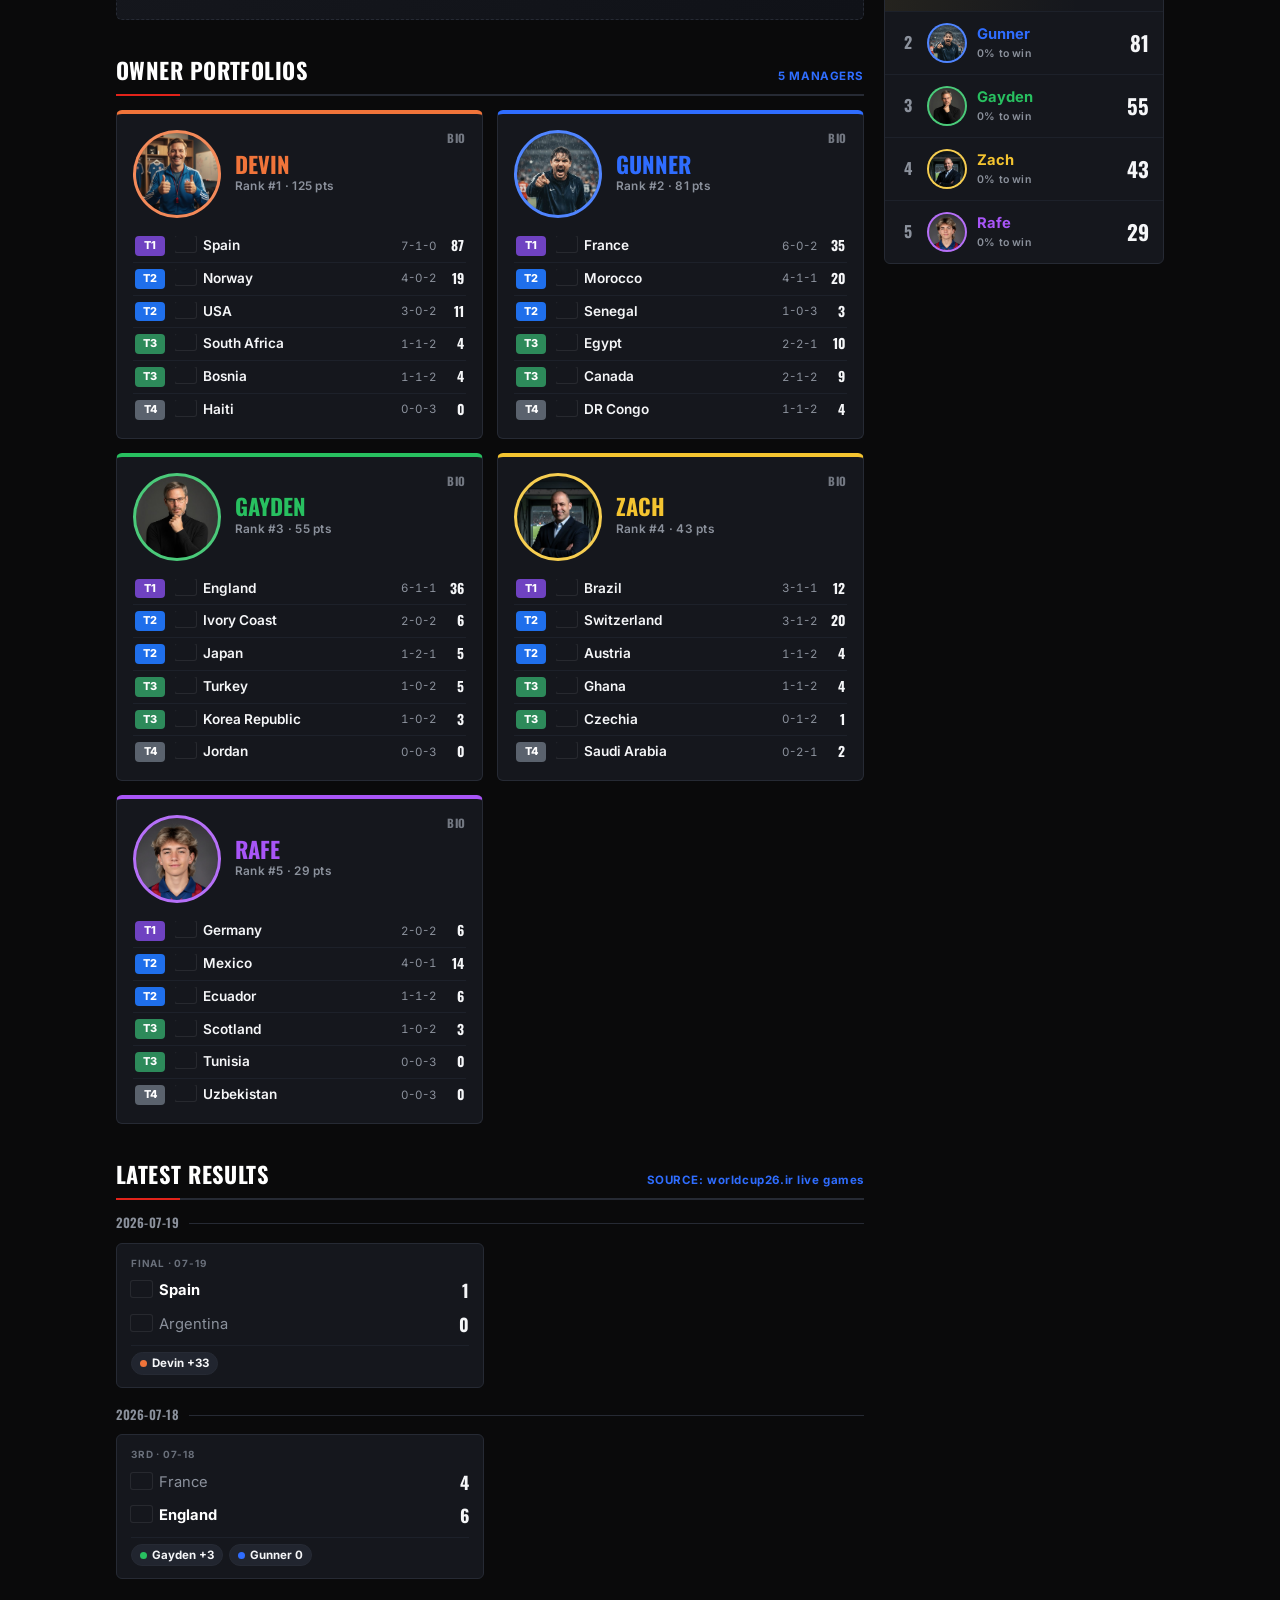
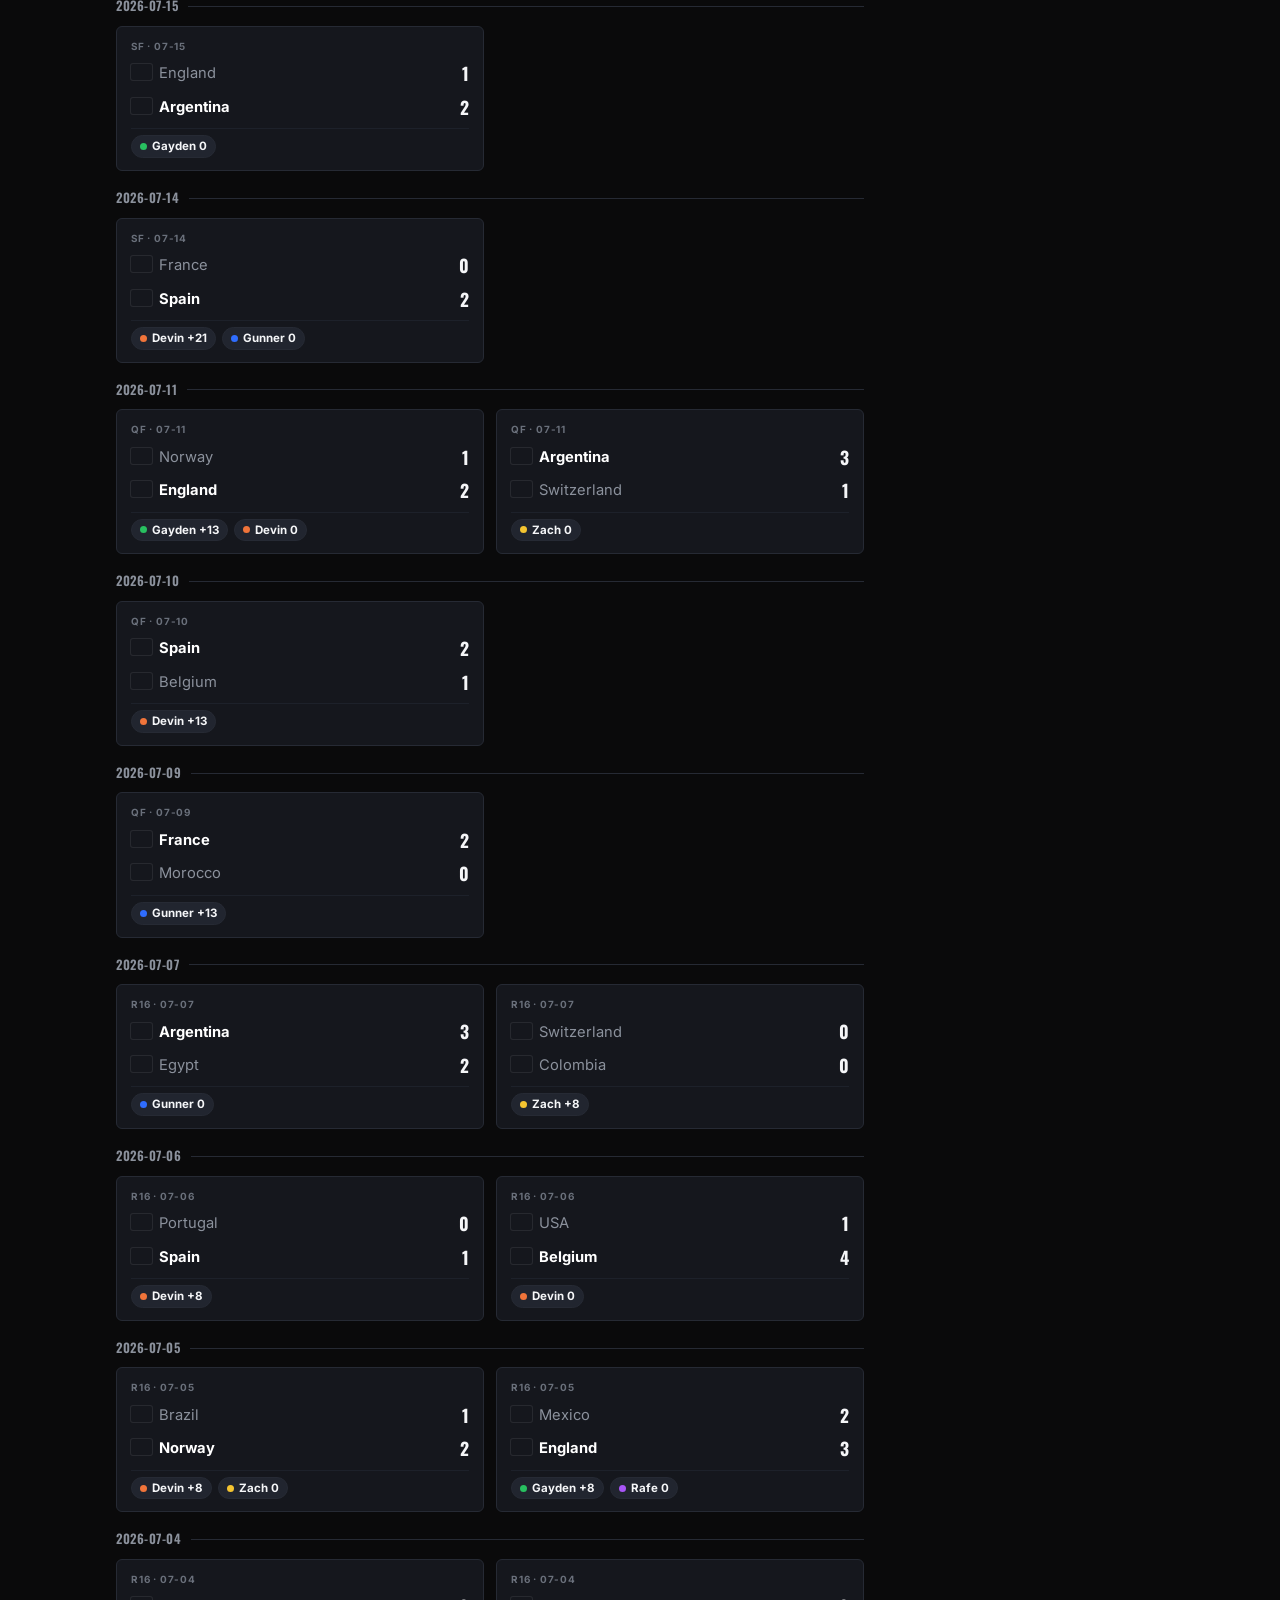
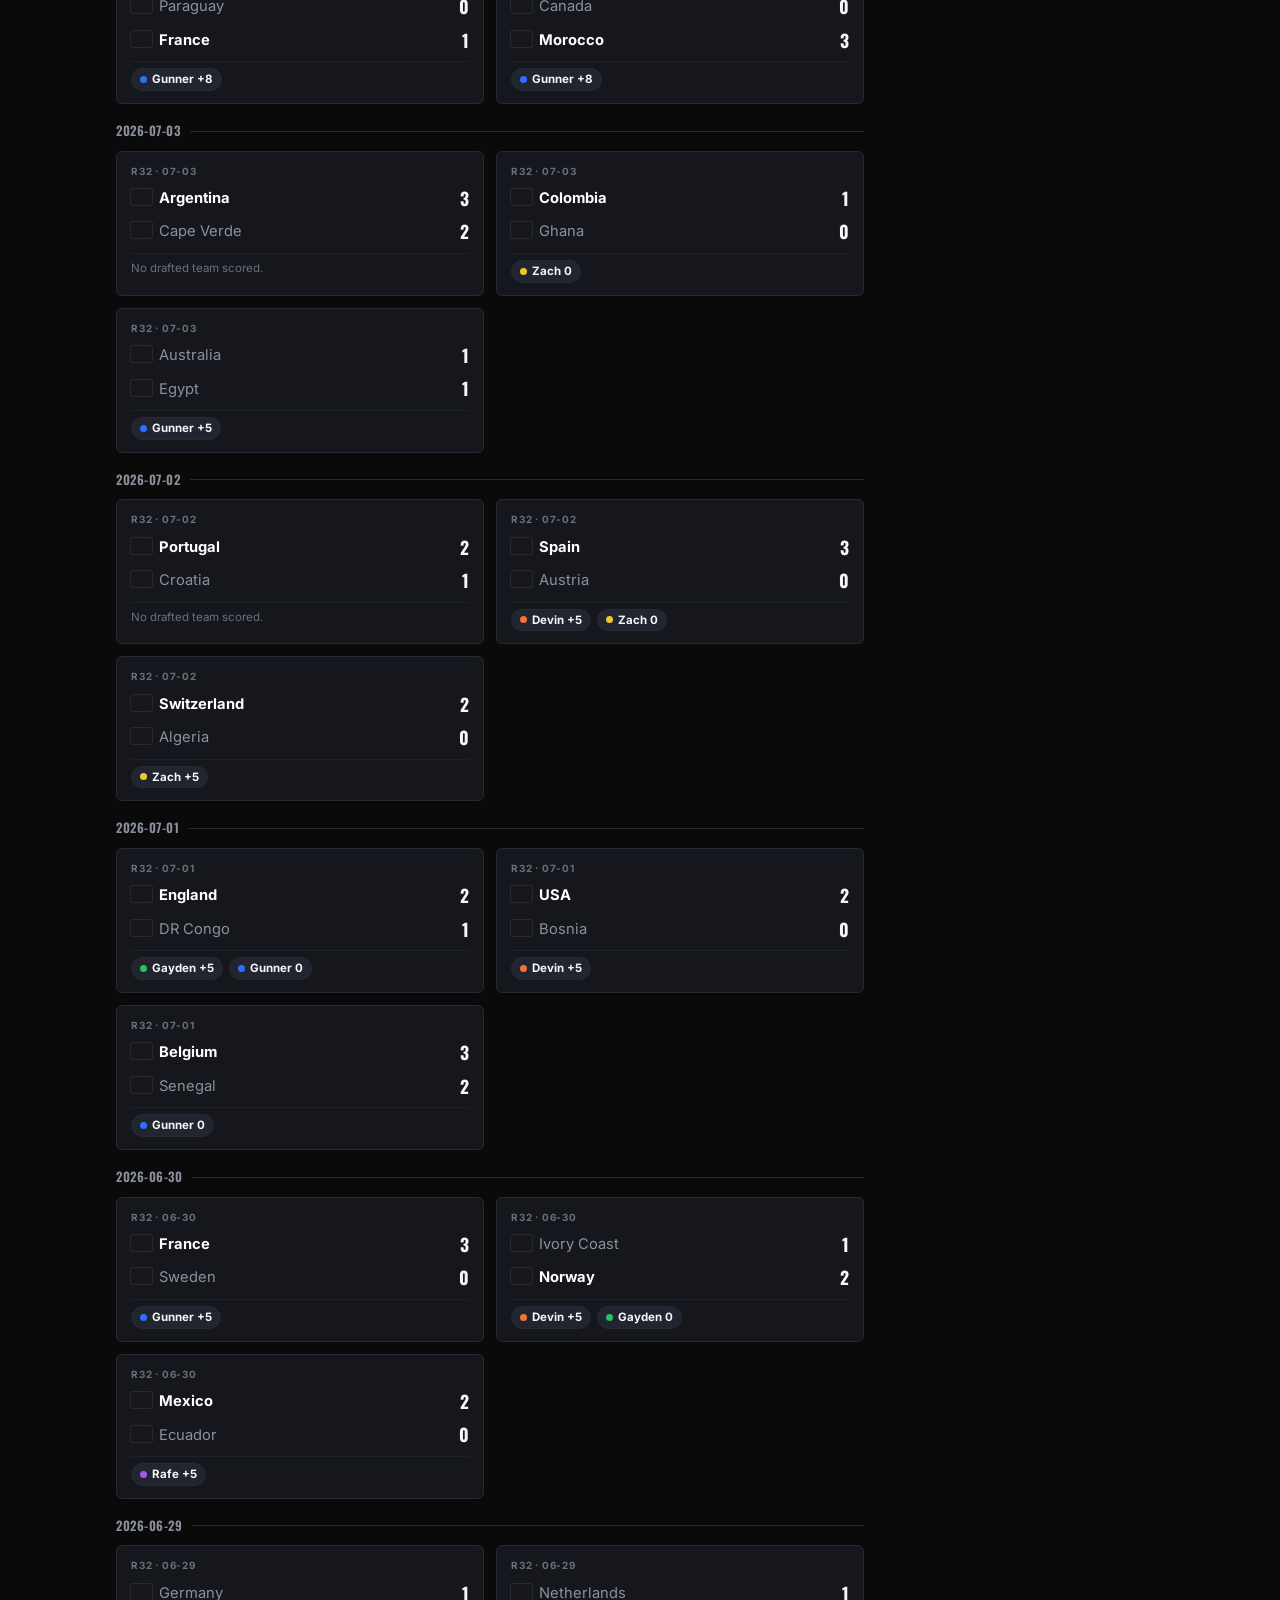
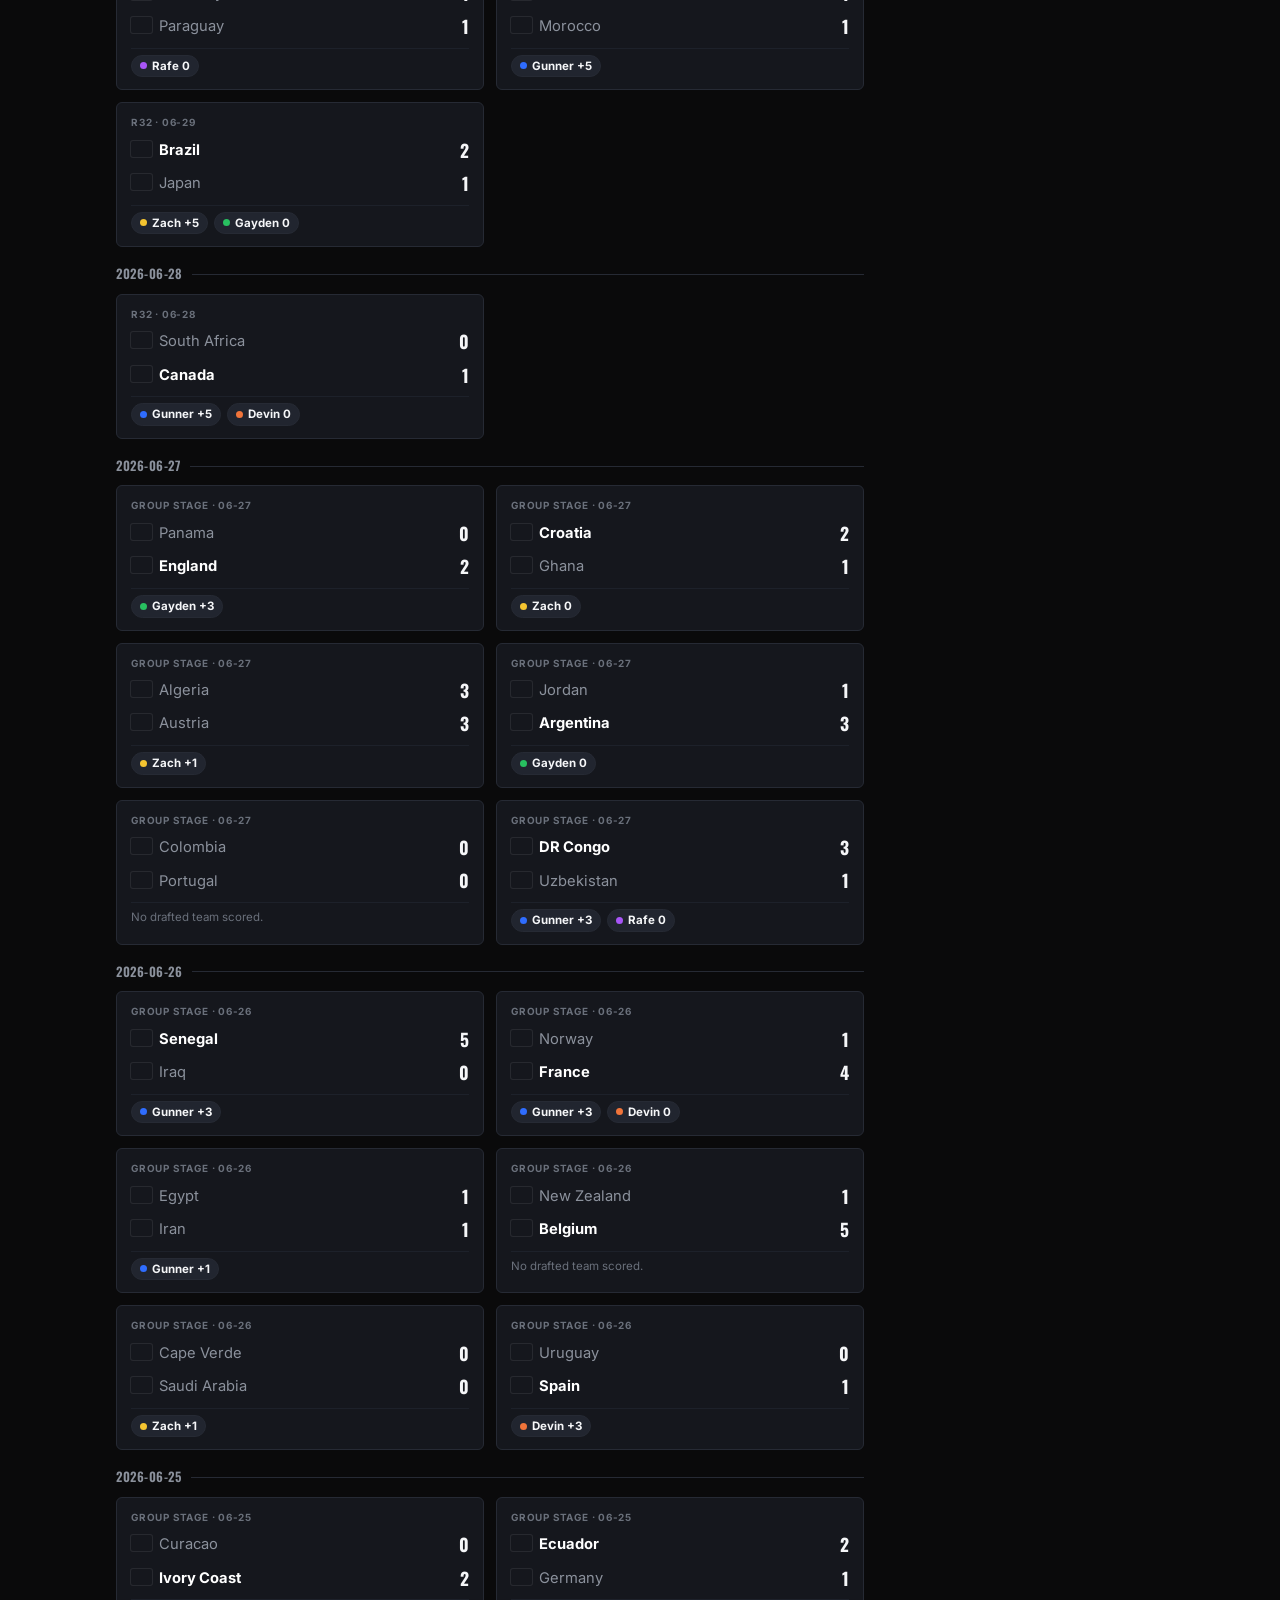
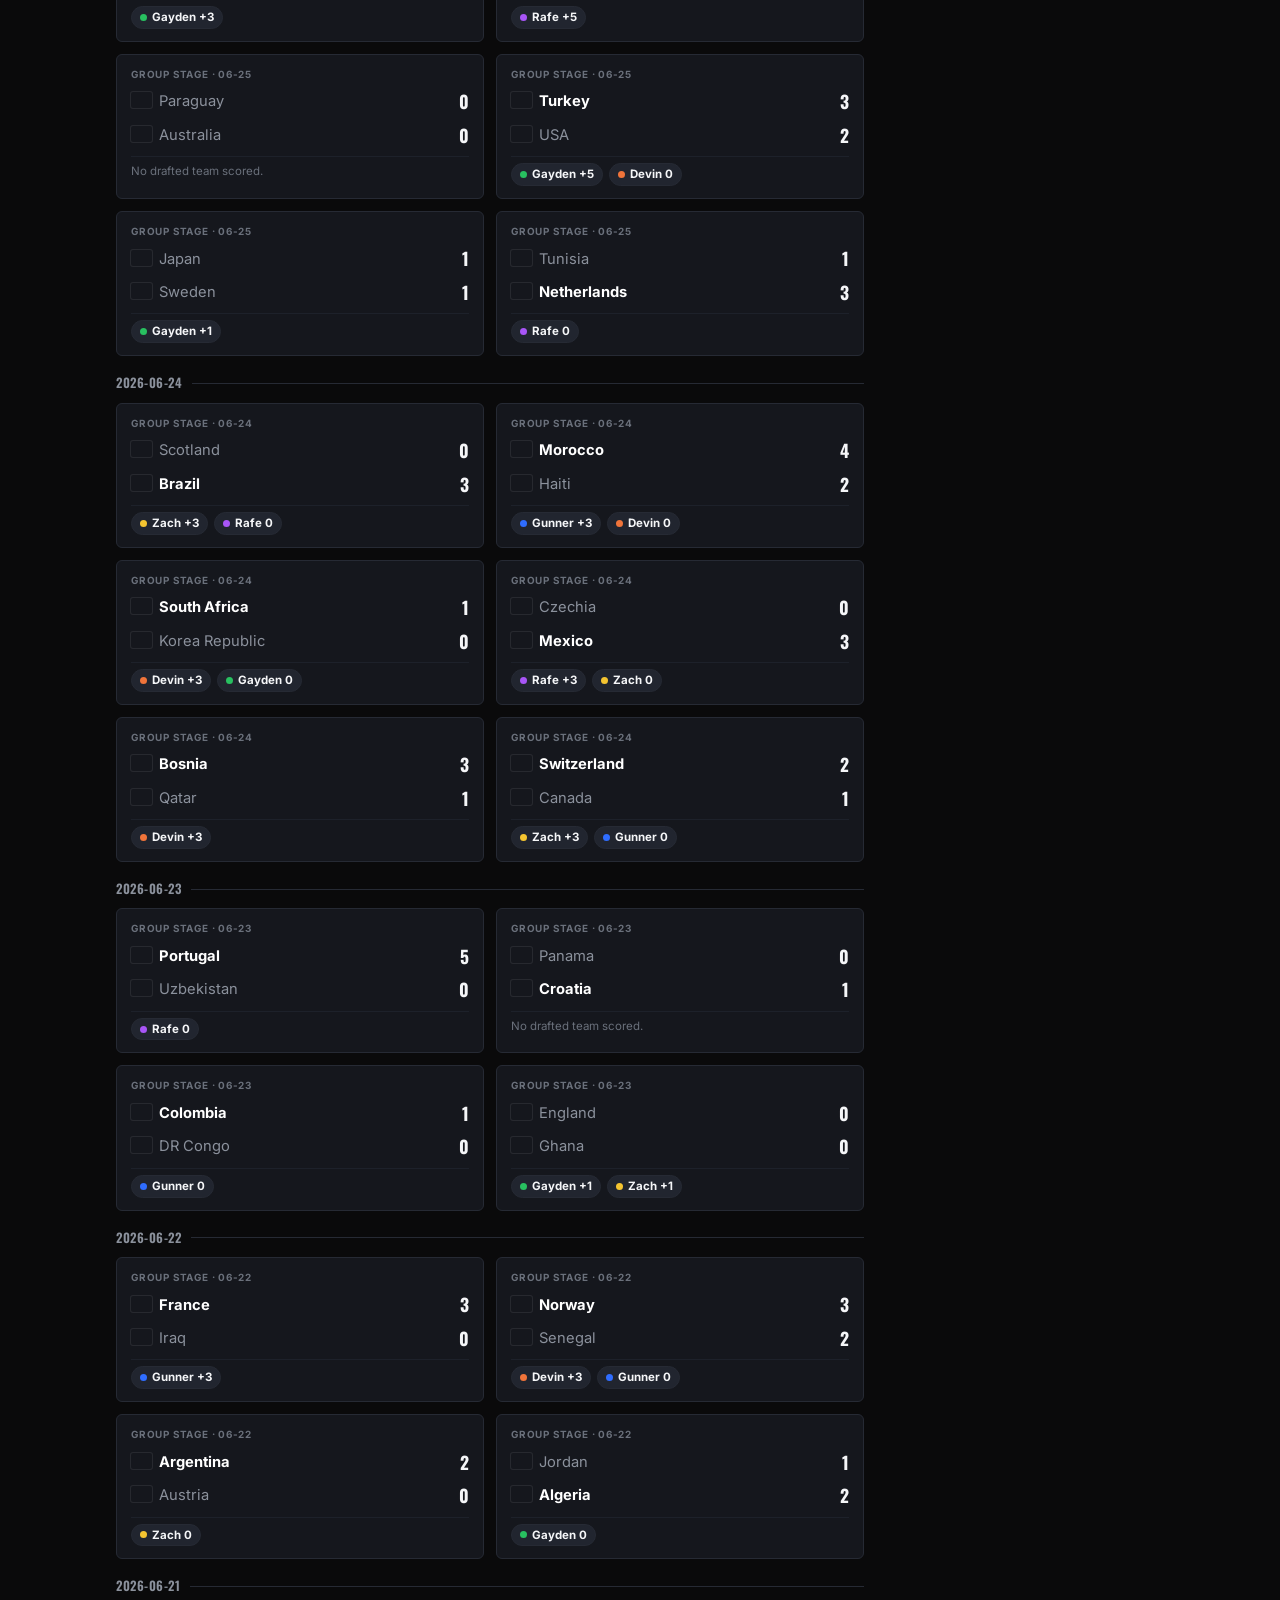
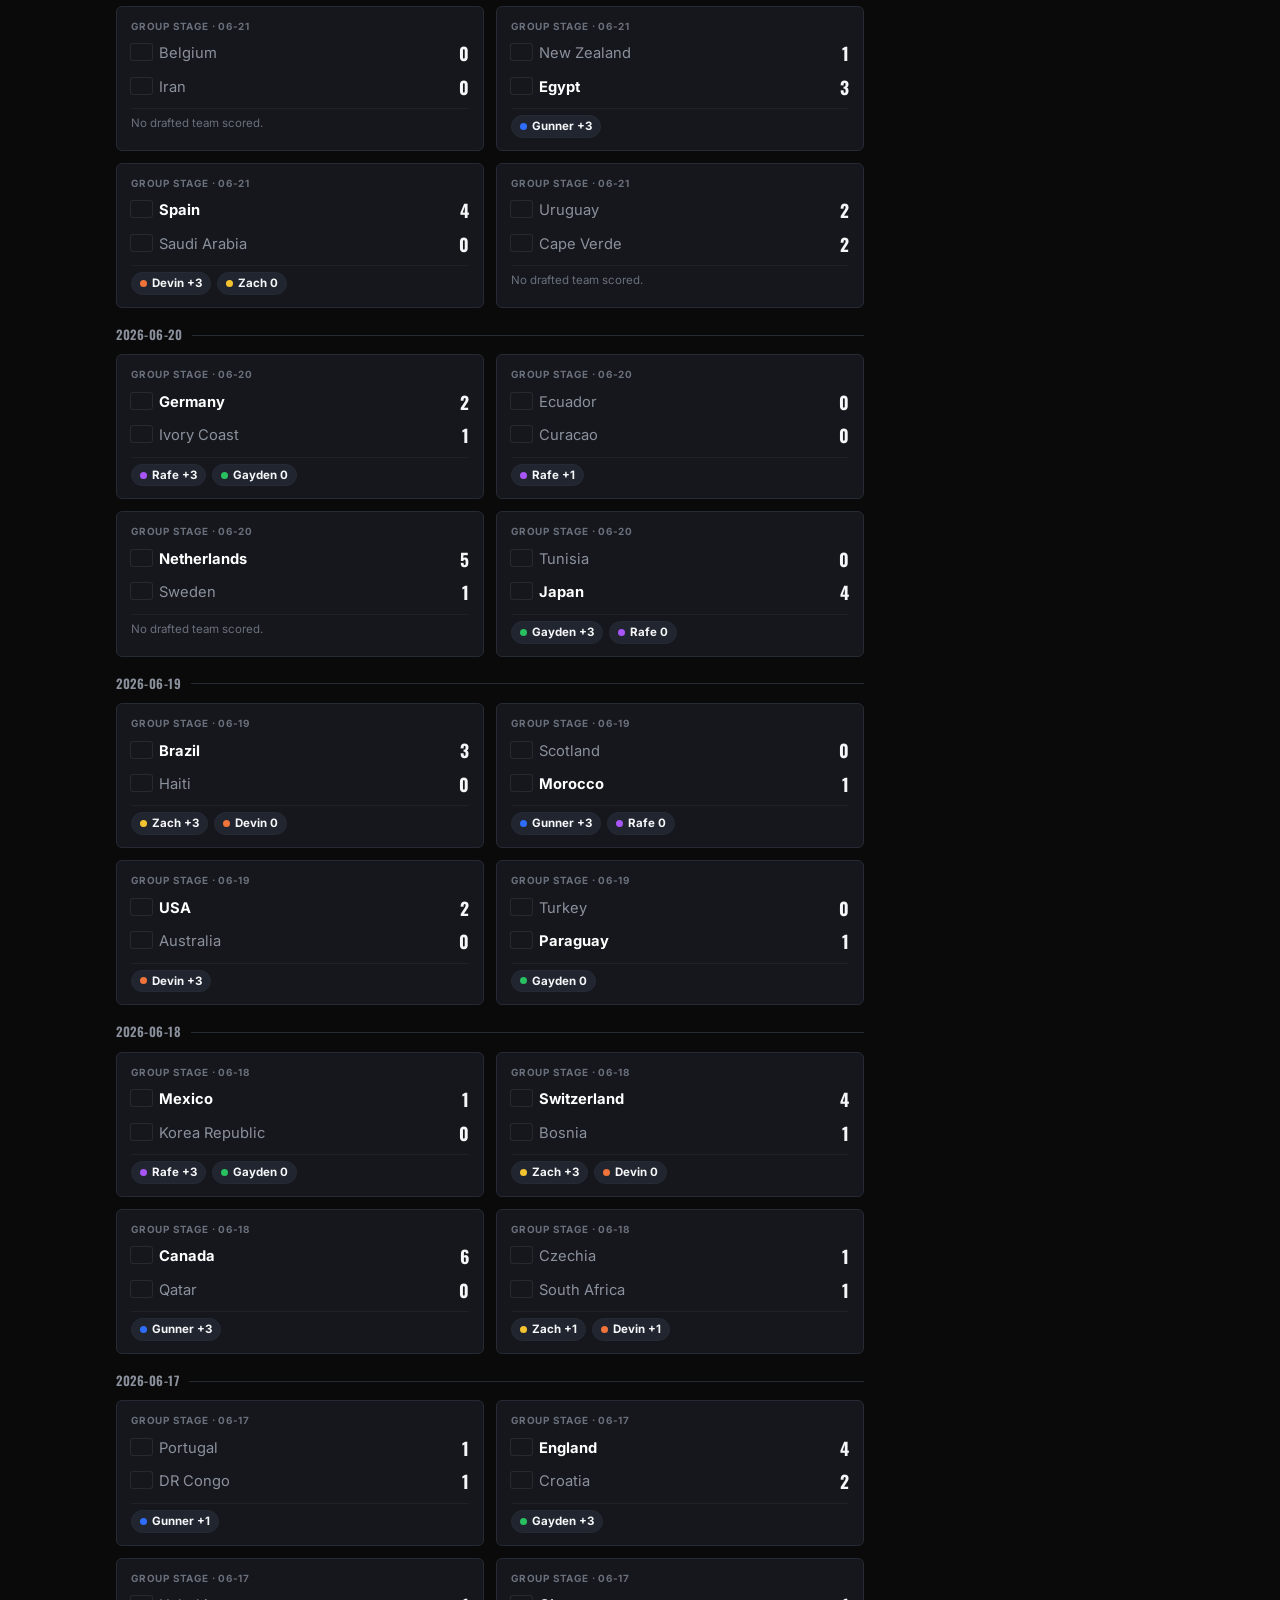
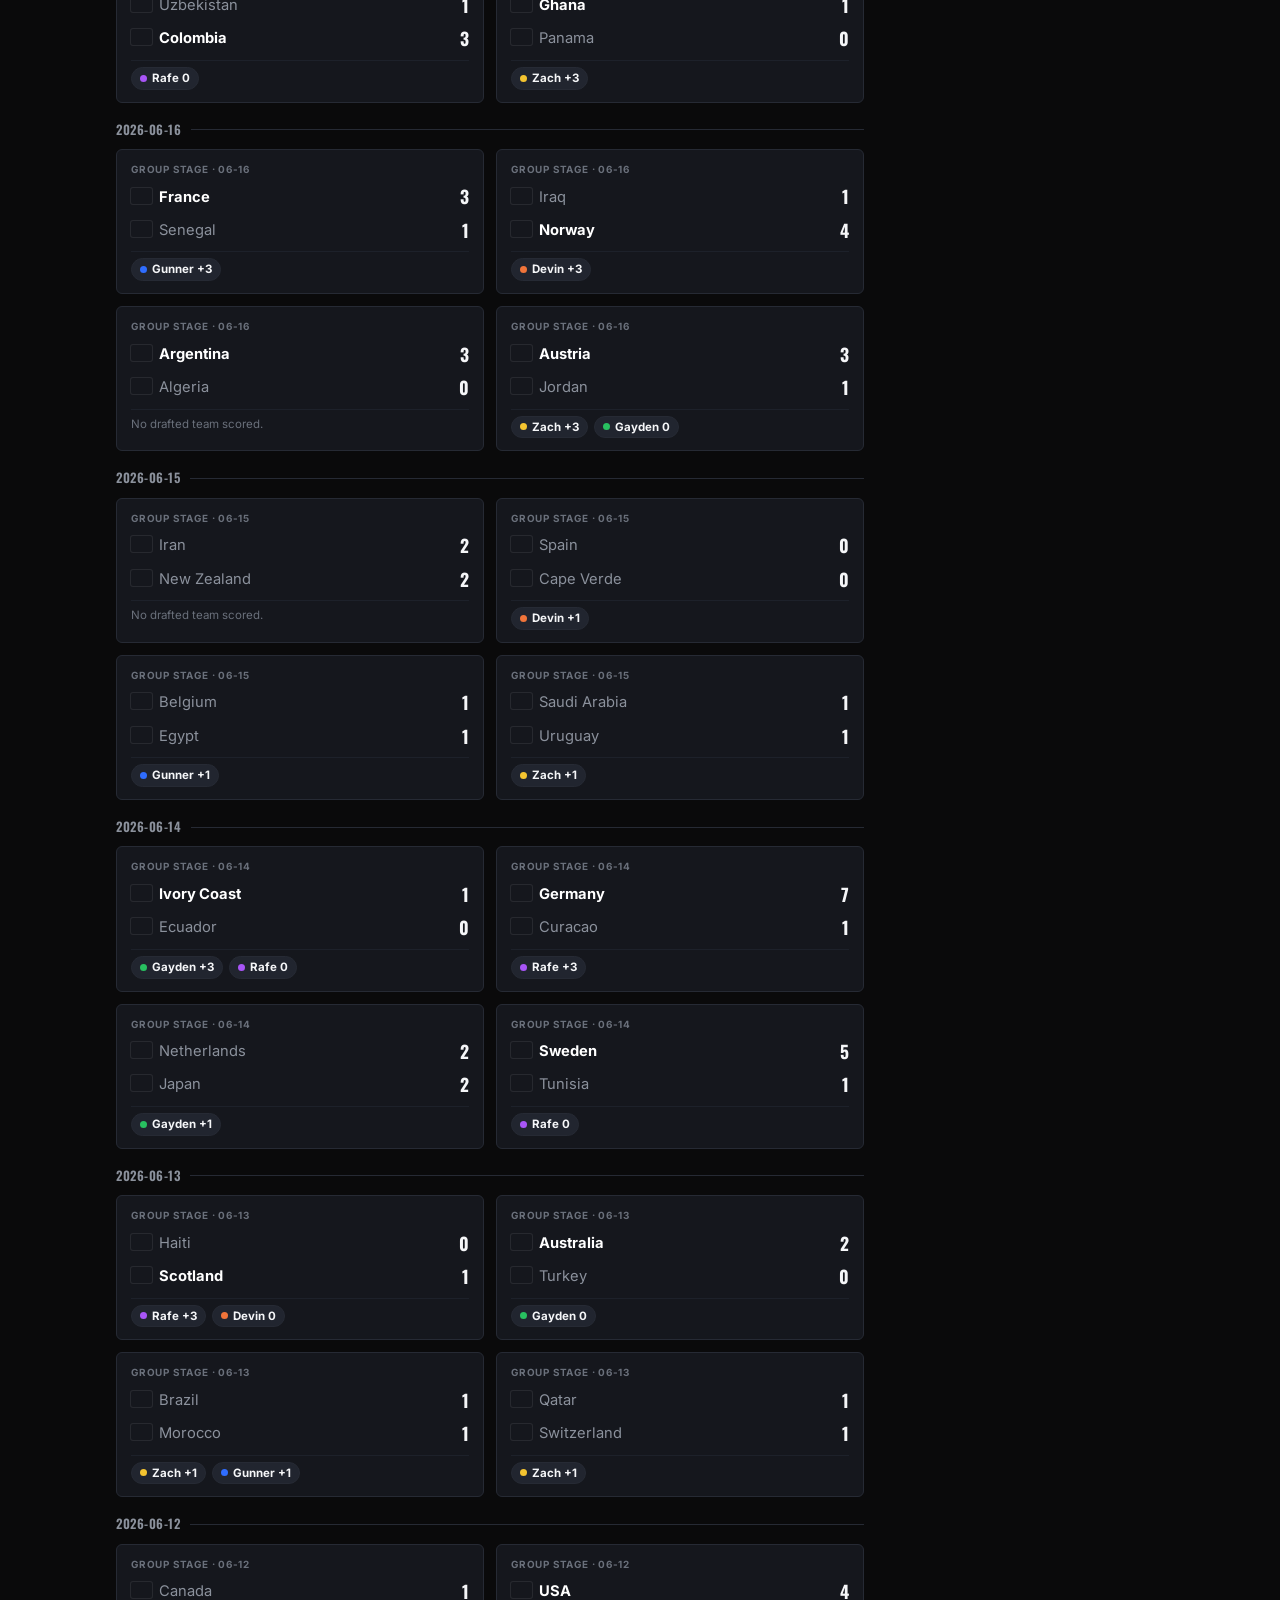
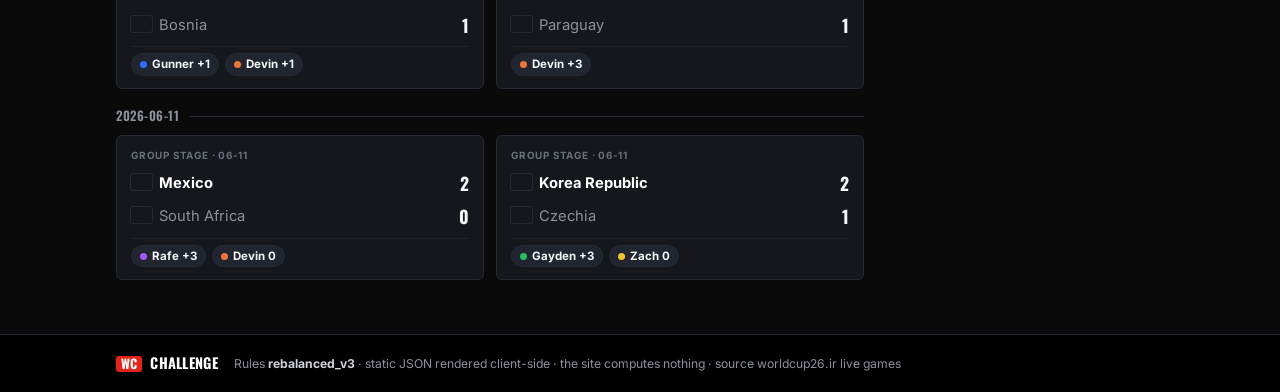
==== commit 1a4e0908: "Retire the live pipeline; crown Devin champion The 2026 tournament is over (104 matches, Spain def. " ====
--- a/site/index.html
+++ b/site/index.html
@@ -54,6 +54,34 @@
       <div class="ticker-track" id="ticker-track"><div class="ticker-loading">Loading scores…</div></div>
     </div>
   </div>
+
+  <!-- ============ CHAMPION TRIBUTE (final state — tournament complete) ============ -->
+  <!-- The 2026 pool is over. Spain won the World Cup on penalties and carried Devin to
+       the title. This is a STATIC band (not JSON-rendered): it's the last push, the data
+       pipeline is retired, and nothing regenerates over index.html — so the crown stays. -->
+  <section class="champion" aria-label="Tournament champion">
+    <div class="champion-inner">
+      <div class="champion-crown" aria-hidden="true">🏆</div>
+      <div class="champion-kicker">2026 WC Challenge · Final Standings</div>
+      <h1 class="champion-name">Devin <span class="champion-title">— Champion</span></h1>
+      <div class="champion-line">
+        <span class="champion-pts">125 PTS</span>
+        <span class="champion-sep">·</span>
+        <span>44 clear of the field</span>
+      </div>
+      <p class="champion-blurb">
+        <b>Spain</b> went <b>7–1–0</b> and beat Argentina <b>1–0</b> in the final in East Rutherford —
+        87 points, more than any other squad in the pool and the engine of the title run.
+        Norway, the USA and a deep bench did the rest. Five owners, six teams each, one champion.
+        <b>Congratulations, Devin.</b>
+      </p>
+      <ol class="champion-podium">
+        <li class="pod pod-1"><span class="pod-rank">1</span> Devin <b>125</b></li>
+        <li class="pod pod-2"><span class="pod-rank">2</span> Gunner <b>81</b></li>
+        <li class="pod pod-3"><span class="pod-rank">3</span> Gayden <b>55</b></li>
+      </ol>
+    </div>
+  </section>
 
   <div class="layout">
 
--- a/site/style.css
+++ b/site/style.css
@@ -339,7 +339,8 @@
   color: #dfe3ea; background: var(--surface-3);
   border-left: 3px solid var(--c, var(--blue-br)); border-radius: 3px; padding: 1px 6px; white-space: nowrap;
 }
-.yr-score { font-family: "Oswald", sans-serif; font-weight: 700; font-size: 1.2rem; font-variant-numeric: tabular-nums; color: #fff; padding: 0 2px; flex: 0 0 auto; }
+.yr-score { font-family: "Oswald", sans-serif; font-weight: 700; font-size: 1.2rem; font-variant-numeric: tabular-nums; color: #fff; padding: 0 2px; flex: 0 0 auto; display: inline-flex; align-items: baseline; gap: 5px; }
+.yr-pen { font-family: inherit; font-weight: 600; font-size: 0.62rem; letter-spacing: .04em; text-transform: uppercase; color: var(--blue-br); white-space: nowrap; }
 .yr-pts { display: flex; gap: 10px; flex-wrap: wrap; }
 .yr-pt { font-size: .78rem; color: #cdd2da; border-left: 3px solid var(--c, var(--blue-br)); padding-left: 8px; white-space: nowrap; }
 .yr-pt b { color: #fff; font-weight: 700; }
@@ -1002,3 +1003,83 @@
   .stat-row { grid-template-columns: 1fr; }
   .sched-row { grid-template-columns: 24px 1fr 70px 36px; }
 }
+
+/* ---------------- CHAMPION TRIBUTE ----------------
+   Final-state band: the pool is over and Devin won. Full-width gold hero that sits
+   between the ticker and the layout grid. Static (no JS) — this is the last push. */
+.champion {
+  max-width: 1400px;
+  margin: 18px auto 6px;
+  padding: 0 16px;
+}
+.champion-inner {
+  position: relative;
+  overflow: hidden;
+  text-align: center;
+  padding: 30px 24px 26px;
+  border-radius: 10px;
+  border: 1px solid rgba(244, 196, 48, .38);
+  background:
+    radial-gradient(120% 140% at 50% -20%, rgba(244, 196, 48, .16), transparent 60%),
+    linear-gradient(180deg, #14140f 0%, var(--surface) 70%);
+  box-shadow: 0 0 0 1px rgba(244, 196, 48, .06), 0 18px 44px rgba(0, 0, 0, .5);
+}
+/* subtle gold top rule */
+.champion-inner::before {
+  content: "";
+  position: absolute; inset: 0 0 auto 0; height: 3px;
+  background: linear-gradient(90deg, transparent, var(--gold), transparent);
+}
+.champion-crown { font-size: 2.4rem; line-height: 1; margin-bottom: 8px; filter: drop-shadow(0 2px 6px rgba(0,0,0,.6)); }
+.champion-kicker {
+  font-family: "Oswald", sans-serif; text-transform: uppercase;
+  letter-spacing: .16em; font-size: .74rem; font-weight: 600;
+  color: var(--gold); opacity: .9; margin-bottom: 6px;
+}
+.champion-name {
+  font-family: "Oswald", sans-serif; text-transform: uppercase;
+  font-weight: 700; letter-spacing: .01em;
+  font-size: clamp(2.1rem, 6vw, 3.4rem); line-height: 1.02;
+  margin: 0; color: #fff;
+}
+.champion-title { color: var(--gold); font-weight: 600; }
+.champion-line {
+  margin-top: 10px; display: inline-flex; align-items: center; gap: 10px;
+  color: var(--muted); font-size: .95rem; flex-wrap: wrap; justify-content: center;
+}
+.champion-pts {
+  font-family: "Oswald", sans-serif; font-weight: 700; letter-spacing: .04em;
+  color: var(--gold); font-size: 1.05rem;
+}
+.champion-sep { color: var(--muted-2); }
+.champion-blurb {
+  max-width: 640px; margin: 14px auto 0;
+  color: #cfd3da; font-size: .95rem; line-height: 1.55;
+}
+.champion-blurb b { color: #fff; }
+.champion-podium {
+  list-style: none; margin: 20px 0 0; padding: 0;
+  display: flex; gap: 10px; justify-content: center; flex-wrap: wrap;
+}
+.pod {
+  display: inline-flex; align-items: center; gap: 8px;
+  padding: 7px 14px; border-radius: 999px;
+  background: var(--surface-2); border: 1px solid var(--line);
+  font-size: .9rem; color: #dfe2e8;
+}
+.pod b { font-family: "Oswald", sans-serif; font-weight: 700; color: #fff; }
+.pod-rank {
+  display: inline-grid; place-items: center;
+  width: 20px; height: 20px; border-radius: 50%;
+  font-family: "Oswald", sans-serif; font-weight: 700; font-size: .78rem; color: #0a0a0b;
+  background: var(--muted);
+}
+.pod-1 { border-color: rgba(244, 196, 48, .55); background: rgba(244, 196, 48, .1); }
+.pod-1 .pod-rank { background: var(--gold); }
+.pod-2 .pod-rank { background: #c8ccd2; }
+.pod-3 .pod-rank { background: #cd7f32; color: #fff; }
+
+@media (max-width: 720px) {
+  .champion-inner { padding: 24px 16px 22px; }
+  .champion-blurb { font-size: .9rem; }
+}
